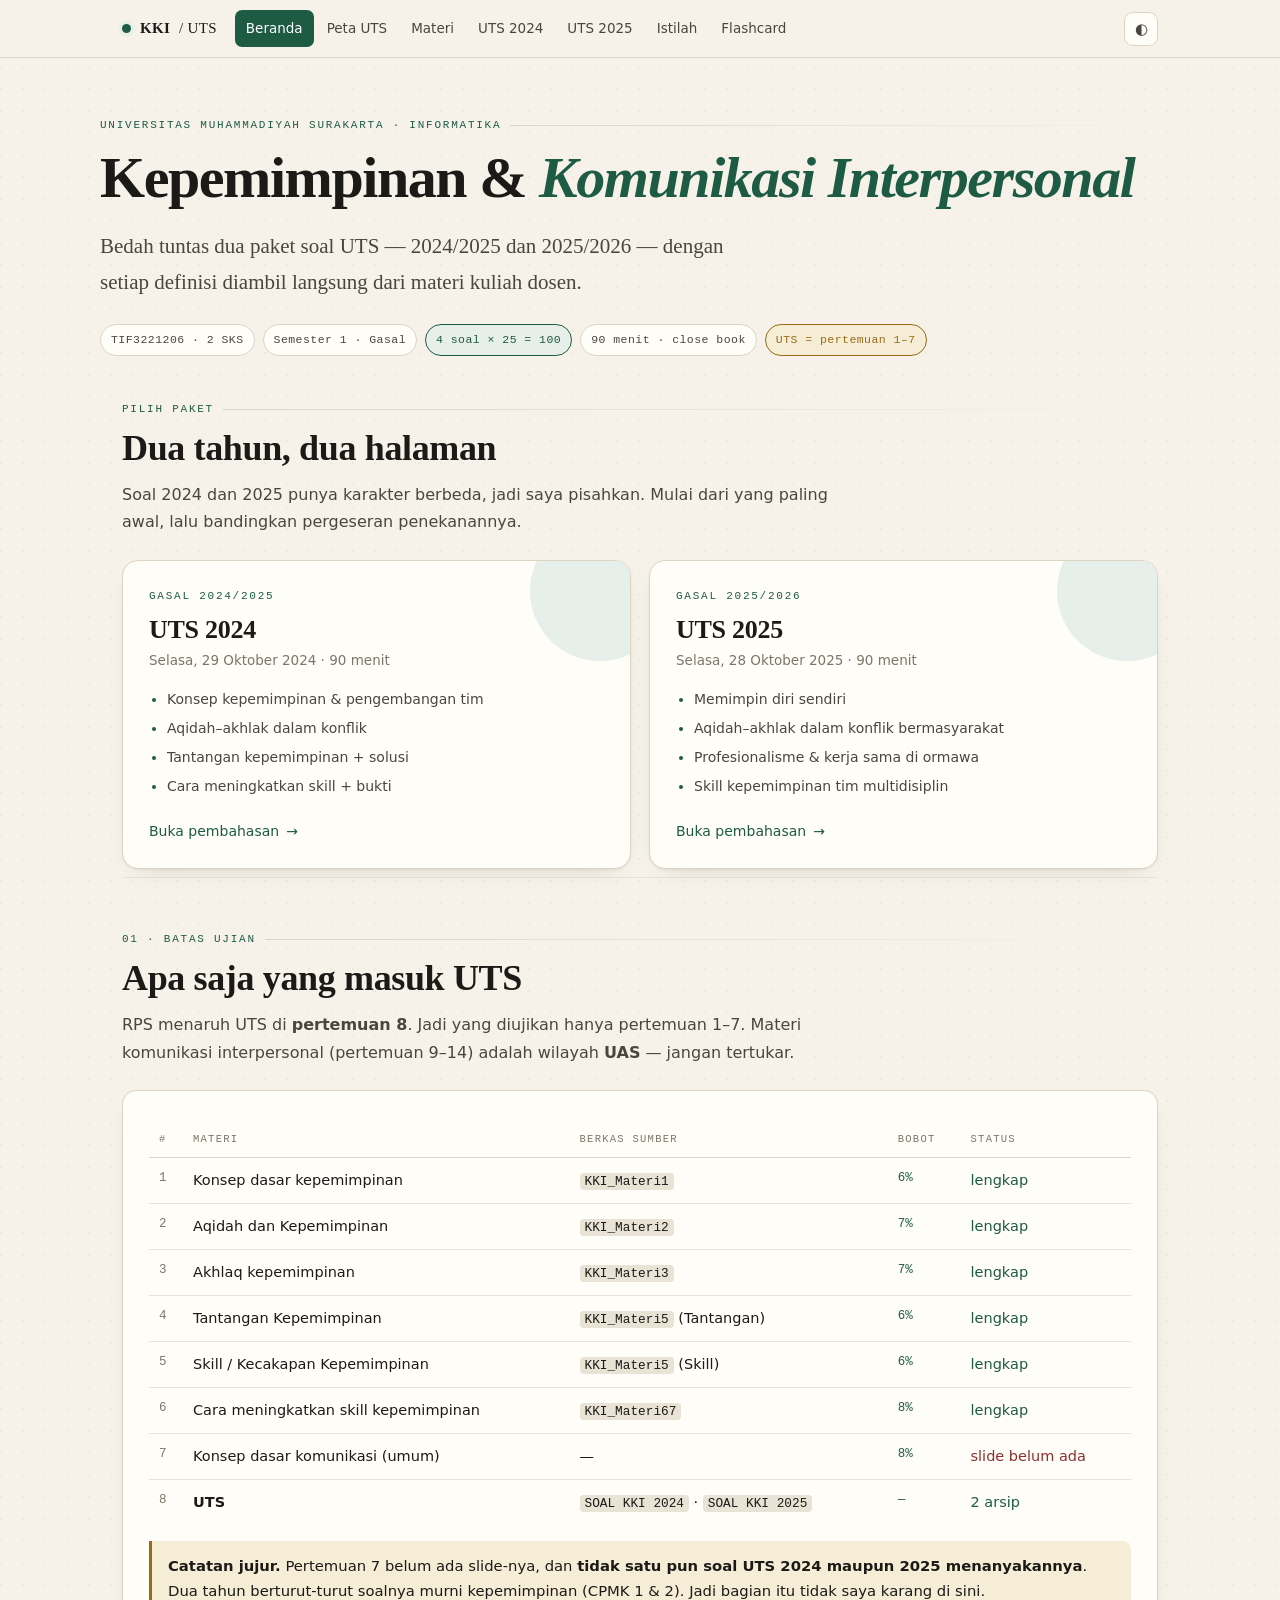
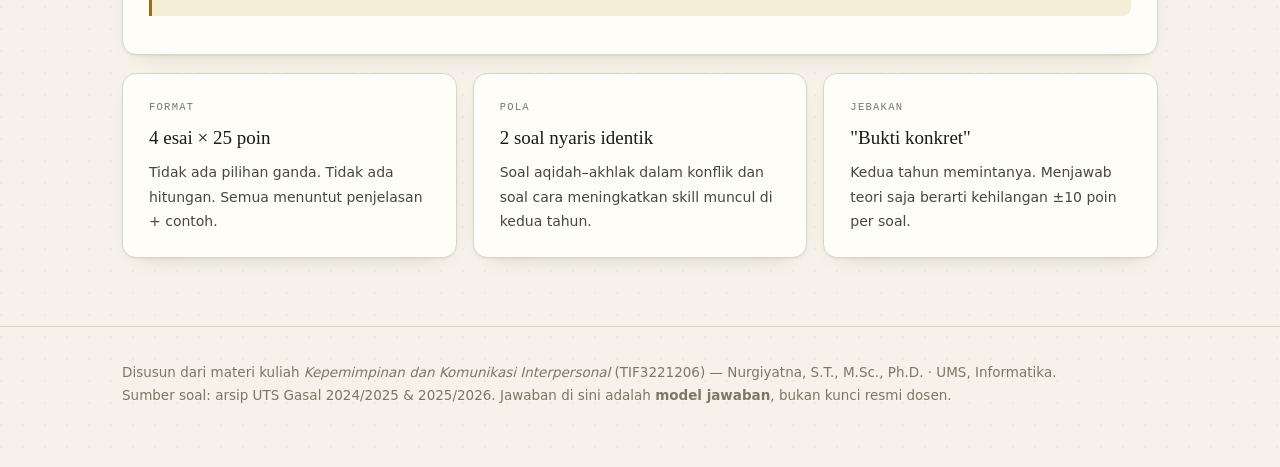
==== index.html @ 3cfece5f "feat: beranda - hero, dua kartu paket soal, dan peta UTS berdasarkan RPS" ====
<!DOCTYPE html>
<html lang="id" data-theme="light">
<head>
<meta charset="UTF-8">
<meta name="viewport" content="width=device-width, initial-scale=1">
<title>UTS Kepemimpinan &amp; Komunikasi Interpersonal — UMS</title>
<meta name="description" content="Bedah tuntas soal UTS Kepemimpinan dan Komunikasi Interpersonal UMS 2024/2025 dan 2025/2026, dengan definisi langsung dari materi dosen.">
<meta name="color-scheme" content="light dark">
<link rel="stylesheet" href="styles.css">
<link rel="icon" href="data:image/svg+xml,<svg xmlns='http://www.w3.org/2000/svg' viewBox='0 0 100 100'><rect width='100' height='100' rx='22' fill='%231e5b45'/><text x='50' y='68' font-size='52' font-family='Georgia' fill='%23f6f2e9' text-anchor='middle'>K</text></svg>">
</head>
<body>

<div class="topbar">
  <div class="topbar-in">
    <a class="brand" href="index.html"><span class="dot"></span><b>KKI</b><span class="full">/ UTS</span></a>
    <nav class="nav" id="nav">
      <a href="index.html" class="on">Beranda</a>
      <a href="#peta">Peta UTS</a>
      <a href="#materi">Materi</a>
      <a href="uts-2024.html">UTS 2024</a>
      <a href="uts-2025.html">UTS 2025</a>
      <a href="#istilah">Istilah</a>
      <a href="#flashcard">Flashcard</a>
    </nav>
    <button class="iconbtn" id="theme" title="Ganti tema terang/gelap" aria-label="Ganti tema">◐</button>
  </div>
</div>

<header class="wrap hero">
  <div class="eyebrow">Universitas Muhammadiyah Surakarta · Informatika</div>
  <h1>Kepemimpinan &amp; <em>Komunikasi Interpersonal</em></h1>
  <p class="sub">Bedah tuntas dua paket soal UTS — 2024/2025 dan 2025/2026 — dengan setiap definisi diambil langsung dari materi kuliah dosen.</p>
  <div class="meta-strip">
    <span class="chip">TIF3221206 · 2 SKS</span>
    <span class="chip">Semester 1 · Gasal</span>
    <span class="chip green">4 soal × 25 = 100</span>
    <span class="chip">90 menit · close book</span>
    <span class="chip gold">UTS = pertemuan 1–7</span>
  </div>
</header>

<main class="wrap">

<!-- ============ DUA HALAMAN SOAL ============ -->
<section id="paket" style="padding-top:20px; border-top:none">
  <div class="sec-head">
    <div class="eyebrow">Pilih paket</div>
    <h2>Dua tahun, dua halaman</h2>
    <p class="lede">Soal 2024 dan 2025 punya karakter berbeda, jadi saya pisahkan. Mulai dari yang paling awal, lalu bandingkan pergeseran penekanannya.</p>
  </div>

  <div class="year-cards">
    <a class="year-card" href="uts-2024.html">
      <div class="yr">Gasal 2024/2025</div>
      <h3>UTS 2024</h3>
      <div class="dt">Selasa, 29 Oktober 2024 · 90 menit</div>
      <ul>
        <li>Konsep kepemimpinan &amp; pengembangan tim</li>
        <li>Aqidah–akhlak dalam konflik</li>
        <li>Tantangan kepemimpinan + solusi</li>
        <li>Cara meningkatkan skill + bukti</li>
      </ul>
      <div class="go">Buka pembahasan</div>
    </a>
    <a class="year-card" href="uts-2025.html">
      <div class="yr">Gasal 2025/2026</div>
      <h3>UTS 2025</h3>
      <div class="dt">Selasa, 28 Oktober 2025 · 90 menit</div>
      <ul>
        <li>Memimpin diri sendiri</li>
        <li>Aqidah–akhlak dalam konflik bermasyarakat</li>
        <li>Profesionalisme &amp; kerja sama di ormawa</li>
        <li>Skill kepemimpinan tim multidisiplin</li>
      </ul>
      <div class="go">Buka pembahasan</div>
    </a>
  </div>
</section>

<!-- ============ PETA UTS ============ -->
<section id="peta">
  <div class="sec-head">
    <div class="eyebrow">01 · Batas ujian</div>
    <h2>Apa saja yang masuk UTS</h2>
    <p class="lede">RPS menaruh UTS di <b>pertemuan 8</b>. Jadi yang diujikan hanya pertemuan 1–7. Materi komunikasi interpersonal (pertemuan 9–14) adalah wilayah <b>UAS</b> — jangan tertukar.</p>
  </div>

  <div class="card">
    <div class="table-scroll">
      <table class="tbl">
        <thead><tr><th>#</th><th>Materi</th><th>Berkas sumber</th><th>Bobot</th><th>Status</th></tr></thead>
        <tbody>
          <tr><td class="num">1</td><td>Konsep dasar kepemimpinan</td><td><code>KKI_Materi1</code></td><td class="pct">6%</td><td class="ok">lengkap</td></tr>
          <tr><td class="num">2</td><td>Aqidah dan Kepemimpinan</td><td><code>KKI_Materi2</code></td><td class="pct">7%</td><td class="ok">lengkap</td></tr>
          <tr><td class="num">3</td><td>Akhlaq kepemimpinan</td><td><code>KKI_Materi3</code></td><td class="pct">7%</td><td class="ok">lengkap</td></tr>
          <tr><td class="num">4</td><td>Tantangan Kepemimpinan</td><td><code>KKI_Materi5</code> (Tantangan)</td><td class="pct">6%</td><td class="ok">lengkap</td></tr>
          <tr><td class="num">5</td><td>Skill / Kecakapan Kepemimpinan</td><td><code>KKI_Materi5</code> (Skill)</td><td class="pct">6%</td><td class="ok">lengkap</td></tr>
          <tr><td class="num">6</td><td>Cara meningkatkan skill kepemimpinan</td><td><code>KKI_Materi67</code></td><td class="pct">8%</td><td class="ok">lengkap</td></tr>
          <tr><td class="num">7</td><td>Konsep dasar komunikasi (umum)</td><td>—</td><td class="pct">8%</td><td class="no">slide belum ada</td></tr>
          <tr><td class="num">8</td><td><b>UTS</b></td><td><code>SOAL KKI 2024</code> · <code>SOAL KKI 2025</code></td><td class="pct">—</td><td class="ok">2 arsip</td></tr>
        </tbody>
      </table>
    </div>
    <div class="note" style="margin-top:16px">
      <b>Catatan jujur.</b> Pertemuan 7 belum ada slide-nya, dan <b>tidak satu pun soal UTS 2024 maupun 2025 menanyakannya</b>. Dua tahun berturut-turut soalnya murni kepemimpinan (CPMK 1 &amp; 2). Jadi bagian itu tidak saya karang di sini.
    </div>
  </div>

  <div class="grid g3" style="margin-top:16px">
    <div class="card" style="margin:0">
      <div style="font-family:var(--mono);font-size:10.5px;letter-spacing:.12em;color:var(--muted);text-transform:uppercase">Format</div>
      <div style="font-family:var(--serif);font-size:19px;margin-top:6px">4 esai × 25 poin</div>
      <p style="margin:6px 0 0;font-size:14px;color:var(--ink-soft)">Tidak ada pilihan ganda. Tidak ada hitungan. Semua menuntut penjelasan + contoh.</p>
    </div>
    <div class="card" style="margin:0">
      <div style="font-family:var(--mono);font-size:10.5px;letter-spacing:.12em;color:var(--muted);text-transform:uppercase">Pola</div>
      <div style="font-family:var(--serif);font-size:19px;margin-top:6px">2 soal nyaris identik</div>
      <p style="margin:6px 0 0;font-size:14px;color:var(--ink-soft)">Soal aqidah–akhlak dalam konflik dan soal cara meningkatkan skill muncul di kedua tahun.</p>
    </div>
    <div class="card" style="margin:0">
      <div style="font-family:var(--mono);font-size:10.5px;letter-spacing:.12em;color:var(--muted);text-transform:uppercase">Jebakan</div>
      <div style="font-family:var(--serif);font-size:19px;margin-top:6px">"Bukti konkret"</div>
      <p style="margin:6px 0 0;font-size:14px;color:var(--ink-soft)">Kedua tahun memintanya. Menjawab teori saja berarti kehilangan ±10 poin per soal.</p>
    </div>
  </div>
</section>

<!-- MATERI -->

<!-- ISTILAH -->

</main>

<div class="footer"><div class="wrap">
  Disusun dari materi kuliah <i>Kepemimpinan dan Komunikasi Interpersonal</i> (TIF3221206) — Nurgiyatna, S.T., M.Sc., Ph.D. · UMS, Informatika.<br>
  Sumber soal: arsip UTS Gasal 2024/2025 &amp; 2025/2026. Jawaban di sini adalah <b>model jawaban</b>, bukan kunci resmi dosen.
</div></div>

<script src="app.js" defer></script>
</body>
</html>
---- styles.css ----
﻿/* ============================================================
   UTS KKI — sistem desain
   Satu stylesheet, dipakai semua halaman.
   ============================================================ */

:root{
  --paper:#f6f2e9; --paper-2:#fffdf8; --ink:#1b1a17; --ink-soft:#4a463d;
  --muted:#7d7668; --line:#ddd5c4; --line-soft:#e9e3d5;
  --accent:#1e5b45; --accent-2:#2f7d5c; --accent-wash:#e6efe9;
  --gold:#9a6b16; --gold-wash:#f6edd7;
  --red:#8c2f2f; --red-wash:#f7e7e5;
  --shadow:0 1px 2px rgba(27,26,23,.05), 0 8px 24px -18px rgba(27,26,23,.35);
  --serif:"Iowan Old Style","Palatino Linotype",Palatino,Georgia,"Times New Roman",serif;
  --sans:"Segoe UI",Inter,system-ui,-apple-system,"Helvetica Neue",Arial,sans-serif;
  --mono:"Cascadia Mono",Consolas,"SF Mono",ui-monospace,monospace;
  --maxw:1080px;
}
html[data-theme="dark"]{
  --paper:#12140f; --paper-2:#191c16; --ink:#eae5d8; --ink-soft:#c3bdae;
  --muted:#8d8779; --line:#2f332a; --line-soft:#252922;
  --accent:#7fc2a1; --accent-2:#a2d8bd; --accent-wash:#1b2a22;
  --gold:#d3a24a; --gold-wash:#2a2416;
  --red:#e08c86; --red-wash:#2b1c1a;
  --shadow:0 1px 2px rgba(0,0,0,.4), 0 10px 30px -22px rgba(0,0,0,.9);
}

*{box-sizing:border-box}
html{scroll-behavior:smooth; scroll-padding-top:78px}
body{
  margin:0; background:var(--paper); color:var(--ink);
  font-family:var(--sans); font-size:16px; line-height:1.72;
  -webkit-font-smoothing:antialiased;
  background-image:radial-gradient(circle at 1px 1px, rgba(27,26,23,.045) 1px, transparent 0);
  background-size:22px 22px;
}
html[data-theme="dark"] body{
  background-image:radial-gradient(circle at 1px 1px, rgba(234,229,216,.045) 1px, transparent 0);
}
::selection{background:var(--accent); color:var(--paper-2)}

/* ---------- topbar ---------- */
.topbar{
  position:sticky; top:0; z-index:60; backdrop-filter:blur(12px);
  background:color-mix(in srgb, var(--paper) 88%, transparent);
  border-bottom:1px solid var(--line);
}
.topbar-in{max-width:var(--maxw); margin:0 auto; display:flex; align-items:center; gap:18px; padding:10px 22px}
.brand{display:flex; align-items:center; gap:9px; font-family:var(--serif); font-size:15px; letter-spacing:.02em; white-space:nowrap; text-decoration:none; color:var(--ink)}
.brand b{font-weight:600}
.brand .dot{width:9px;height:9px;border-radius:50%;background:var(--accent); box-shadow:0 0 0 3px var(--accent-wash)}
.nav{display:flex; gap:2px; overflow-x:auto; scrollbar-width:none; flex:1}
.nav::-webkit-scrollbar{display:none}
.nav a{
  color:var(--ink-soft); text-decoration:none; font-size:13.5px; padding:7px 11px;
  border-radius:7px; white-space:nowrap; transition:.15s;
}
.nav a:hover{background:var(--line-soft); color:var(--ink)}
.nav a.on{background:var(--accent); color:#fff}
html[data-theme="dark"] .nav a.on{color:#0d1a13}
.iconbtn{
  border:1px solid var(--line); background:var(--paper-2); color:var(--ink-soft);
  width:34px;height:34px; border-radius:9px; cursor:pointer; display:grid; place-items:center;
  font-size:15px; flex:none; transition:.15s;
}
.iconbtn:hover{border-color:var(--accent); color:var(--accent)}

/* ---------- layout ---------- */
.wrap{max-width:var(--maxw); margin:0 auto; padding:0 22px}
section{padding:52px 0 8px}
section + section{border-top:1px solid var(--line-soft)}
.sec-head{margin-bottom:24px}
.eyebrow{
  font-family:var(--mono); font-size:11px; letter-spacing:.16em; text-transform:uppercase;
  color:var(--accent); display:flex; align-items:center; gap:9px; margin-bottom:8px;
}
.eyebrow::after{content:""; height:1px; flex:1; background:linear-gradient(90deg,var(--line),transparent)}
h1,h2,h3,h4{font-family:var(--serif); font-weight:600; line-height:1.22; margin:0; letter-spacing:-.01em}
h2{font-size:clamp(26px,3.4vw,36px)}
h3{font-size:20px}
.lede{color:var(--ink-soft); max-width:70ch; margin-top:10px}

/* ---------- hero ---------- */
.hero{padding:58px 0 24px}
.hero h1{font-size:clamp(34px,5.4vw,58px); letter-spacing:-.025em}
.hero h1 em{font-style:italic; color:var(--accent)}
.hero .sub{font-family:var(--serif); font-size:clamp(17px,2.1vw,21px); color:var(--ink-soft); margin-top:14px; max-width:62ch}
.meta-strip{display:flex; flex-wrap:wrap; gap:8px; margin-top:24px}
.chip{
  font-family:var(--mono); font-size:11.5px; letter-spacing:.04em;
  border:1px solid var(--line); background:var(--paper-2); color:var(--ink-soft);
  padding:5px 10px; border-radius:999px;
}
.chip.green{border-color:var(--accent); color:var(--accent); background:var(--accent-wash)}
.chip.gold{border-color:var(--gold); color:var(--gold); background:var(--gold-wash)}

/* ---------- cards ---------- */
.card{
  background:var(--paper-2); border:1px solid var(--line); border-radius:14px;
  padding:24px 26px; box-shadow:var(--shadow); margin-bottom:18px;
}
.grid{display:grid; gap:16px}
.g2{grid-template-columns:repeat(2,minmax(0,1fr))}
.g3{grid-template-columns:repeat(3,minmax(0,1fr))}
@media(max-width:820px){.g2,.g3{grid-template-columns:1fr}}

/* pilihan halaman ujian */
.year-cards{display:grid; grid-template-columns:repeat(2,minmax(0,1fr)); gap:18px; margin-top:8px}
@media(max-width:760px){.year-cards{grid-template-columns:1fr}}
.year-card{
  display:block; text-decoration:none; color:inherit; position:relative; overflow:hidden;
  border:1px solid var(--line); border-radius:16px; background:var(--paper-2);
  padding:26px 26px 24px; box-shadow:var(--shadow); transition:.18s;
}
.year-card:hover{transform:translateY(-3px); border-color:var(--accent)}
.year-card .yr{font-family:var(--mono); font-size:11px; letter-spacing:.16em; color:var(--accent); text-transform:uppercase}
.year-card h3{font-size:26px; margin:8px 0 4px}
.year-card .dt{font-size:13.5px; color:var(--muted)}
.year-card ul{margin:14px 0 0; padding-left:18px; font-size:14px; color:var(--ink-soft)}
.year-card ul li::marker{color:var(--accent)}
.year-card .go{
  margin-top:16px; display:inline-flex; align-items:center; gap:7px;
  font-size:14px; color:var(--accent); font-weight:500;
}
.year-card .go::after{content:"→"; transition:.18s}
.year-card:hover .go::after{transform:translateX(4px)}
.year-card::before{
  content:""; position:absolute; right:-40px; top:-40px; width:140px; height:140px;
  border-radius:50%; background:var(--accent-wash); z-index:0;
}
.year-card > *{position:relative; z-index:1}

/* ---------- tabel ---------- */
.tbl{width:100%; border-collapse:collapse; font-size:14.5px; margin-top:6px}
.tbl th{
  text-align:left; font-family:var(--mono); font-size:10.5px; letter-spacing:.12em;
  text-transform:uppercase; color:var(--muted); font-weight:500;
  border-bottom:1px solid var(--line); padding:9px 10px;
}
.tbl td{border-bottom:1px solid var(--line-soft); padding:10px; vertical-align:top}
.tbl tr:last-child td{border-bottom:none}
.tbl .num{font-family:var(--mono); color:var(--muted); font-size:12.5px; width:34px}
.tbl .pct{font-family:var(--mono); font-size:12.5px; color:var(--accent); white-space:nowrap}
.tbl .ok{color:var(--accent)}
.tbl .no{color:var(--red)}
.table-scroll{overflow-x:auto}
code{font-family:var(--mono); font-size:.88em; background:var(--line-soft); padding:1px 5px; border-radius:4px}

/* ---------- kepala halaman tahun ---------- */
.pagehead{padding:46px 0 18px}
.pagehead .yr{font-family:var(--serif); font-size:clamp(38px,6vw,64px); letter-spacing:-.03em; line-height:1}
.pagehead .yr small{font-family:var(--sans); font-size:15px; color:var(--muted); letter-spacing:0; display:block; margin-top:6px}
.pagehead .lede{max-width:66ch}
.factrow{display:flex; flex-wrap:wrap; gap:22px; margin-top:22px; border-top:1px solid var(--line); border-bottom:1px solid var(--line); padding:14px 0}
.fact{min-width:120px}
.fact dt{font-family:var(--mono); font-size:10px; letter-spacing:.14em; text-transform:uppercase; color:var(--muted)}
.fact dd{margin:2px 0 0; font-family:var(--serif); font-size:16px}

/* ---------- soal ---------- */
.q{
  border:1px solid var(--line); border-radius:14px; background:var(--paper-2);
  margin-bottom:20px; overflow:hidden; box-shadow:var(--shadow);
}
.q-head{
  display:flex; gap:16px; align-items:flex-start; padding:20px 24px;
  border-bottom:1px solid var(--line-soft);
  background:linear-gradient(180deg,var(--accent-wash),transparent);
}
.qno{
  font-family:var(--serif); font-size:15px; width:34px; height:34px; flex:none;
  border-radius:50%; display:grid; place-items:center; border:1px solid var(--accent);
  color:var(--accent); background:var(--paper-2); font-weight:600;
}
.q-text{font-family:var(--serif); font-size:18.5px; line-height:1.5; flex:1}
.q-pts{
  font-family:var(--mono); font-size:11.5px; color:var(--gold); white-space:nowrap;
  border:1px solid var(--gold); background:var(--gold-wash); padding:3px 8px; border-radius:6px; margin-top:3px;
}
.q-body{padding:4px 24px 20px}
.q-body > p{margin:14px 0}
.block-title{
  font-family:var(--mono); font-size:10.5px; letter-spacing:.14em; text-transform:uppercase;
  color:var(--muted); margin:24px 0 8px; display:flex; align-items:center; gap:8px;
}
.block-title::after{content:""; height:1px; flex:1; background:var(--line-soft)}
ul,ol{margin:8px 0; padding-left:22px}
li{margin:5px 0}
li::marker{color:var(--muted)}

/* definisi */
.def{
  border-left:3px solid var(--accent); background:var(--accent-wash);
  padding:12px 16px; border-radius:0 8px 8px 0; margin:14px 0; font-size:15.2px;
}
.def b{color:var(--ink)}
.def .who{font-style:italic; color:var(--ink-soft)}
.src{
  display:inline-block; font-family:var(--mono); font-size:10px; letter-spacing:.06em;
  color:var(--muted); border:1px solid var(--line); border-radius:5px;
  padding:1px 6px; margin-left:6px; vertical-align:2px; white-space:nowrap;
  background:var(--paper);
}
.warn{
  border-left:3px solid var(--red); background:var(--red-wash);
  padding:12px 16px; border-radius:0 8px 8px 0; margin:14px 0; font-size:14.8px;
}
.warn b{color:var(--red)}
.note{
  border-left:3px solid var(--gold); background:var(--gold-wash);
  padding:12px 16px; border-radius:0 8px 8px 0; margin:14px 0; font-size:14.8px;
}
.skeleton{
  font-family:var(--mono); font-size:12.5px; line-height:1.9; color:var(--ink-soft);
  background:var(--paper); border:1px dashed var(--line); border-radius:8px; padding:12px 14px;
  overflow-x:auto; white-space:pre-wrap;
}
.rub{font-size:14px; margin-top:6px}
.rub td:first-child{font-family:var(--mono); font-size:12px; color:var(--accent); white-space:nowrap; width:64px}

/* ---------- accordion ---------- */
details{
  border:1px solid var(--line); border-radius:12px; background:var(--paper-2);
  margin-bottom:12px; box-shadow:var(--shadow);
}
summary{
  cursor:pointer; padding:16px 20px; font-family:var(--serif); font-size:17px;
  display:flex; align-items:center; gap:12px; list-style:none;
}
summary::-webkit-details-marker{display:none}
summary::before{content:"+"; font-family:var(--mono); color:var(--accent); font-size:16px; width:16px; flex:none}
details[open] summary::before{content:"–"}
details[open] summary{border-bottom:1px solid var(--line-soft)}
.acc-body{padding:6px 22px 20px}

/* ---------- glosarium ---------- */
.search{
  width:100%; padding:11px 14px; border-radius:10px; border:1px solid var(--line);
  background:var(--paper-2); color:var(--ink); font-family:var(--sans); font-size:14.5px; margin-bottom:14px;
}
.search:focus{outline:2px solid var(--accent); outline-offset:1px}
.gl{display:grid; gap:10px; grid-template-columns:repeat(auto-fill,minmax(300px,1fr))}
.gl-item{border:1px solid var(--line); border-radius:10px; padding:12px 16px; background:var(--paper-2); font-size:14.8px}
.gl-item b{font-family:var(--serif); font-size:16px; display:block; margin-bottom:2px}
.gl-item .src{margin-left:0; margin-top:6px}
.hide{display:none}

/* ---------- flashcard ---------- */
.fc-wrap{display:grid; grid-template-columns:repeat(auto-fill,minmax(250px,1fr)); gap:14px}
.fc{
  perspective:1000px; height:190px; cursor:pointer; border:none; background:none; padding:0;
  font-family:inherit; text-align:left;
}
.fc-in{position:relative; width:100%; height:100%; transition:transform .55s cubic-bezier(.4,.2,.2,1); transform-style:preserve-3d}
.fc.flip .fc-in{transform:rotateY(180deg)}
.fc-face{
  position:absolute; inset:0; backface-visibility:hidden; border-radius:12px;
  border:1px solid var(--line); background:var(--paper-2); padding:18px;
  display:flex; flex-direction:column; justify-content:center; box-shadow:var(--shadow);
}
.fc-face .tag{font-family:var(--mono); font-size:10px; letter-spacing:.14em; text-transform:uppercase; color:var(--accent); margin-bottom:8px}
.fc-face .q{font-family:var(--serif); font-size:16.5px; line-height:1.4; border:none; box-shadow:none; margin:0; padding:0; background:none; overflow:visible}
.fc-back{transform:rotateY(180deg); background:var(--accent-wash); font-size:13.6px; line-height:1.6; justify-content:flex-start; padding-top:18px}
.fc-back .q{font-family:var(--sans); font-size:13.6px}

/* ---------- simulasi ---------- */
.exam-bar{
  display:flex; flex-wrap:wrap; gap:12px; align-items:center; justify-content:space-between;
  border:1px solid var(--line); border-radius:12px; background:var(--paper-2); padding:14px 18px; margin-bottom:18px;
}
.timer{font-family:var(--mono); font-size:26px; letter-spacing:.04em; color:var(--ink)}
.timer.low{color:var(--red)}
.btn{
  font-family:var(--sans); font-size:14px; padding:9px 16px; border-radius:9px; cursor:pointer;
  border:1px solid var(--accent); background:var(--accent); color:#fff; transition:.15s; font-weight:500;
}
html[data-theme="dark"] .btn{color:#0d1a13}
.btn:hover{filter:brightness(1.08)}
.btn.ghost{background:transparent; color:var(--ink-soft); border-color:var(--line)}
.btn.ghost:hover{border-color:var(--accent); color:var(--accent)}
textarea{
  width:100%; min-height:110px; padding:12px 14px; border-radius:9px; border:1px solid var(--line);
  background:var(--paper); color:var(--ink); font-family:var(--sans); font-size:14.5px; line-height:1.6; resize:vertical;
}
textarea:focus{outline:2px solid var(--accent); outline-offset:1px}
.exam-q{border:1px solid var(--line); border-radius:12px; background:var(--paper-2); padding:18px 20px; margin-bottom:14px}
.exam-q .txt{font-family:var(--serif); font-size:16.5px; margin-bottom:10px; line-height:1.5}
.exam-q .meta{font-family:var(--mono); font-size:10.5px; color:var(--muted); text-transform:uppercase; letter-spacing:.1em; margin-bottom:8px}
.score-row{display:flex; align-items:center; gap:12px; margin-top:10px; font-size:13.5px; color:var(--muted)}
.score-row input{width:74px; padding:6px 8px; border-radius:7px; border:1px solid var(--line); background:var(--paper); color:var(--ink); font-family:var(--mono); font-size:13px}
.hidden{display:none}

/* ---------- misc ---------- */
.footer{border-top:1px solid var(--line); margin-top:60px; padding:34px 0 60px; color:var(--muted); font-size:13.5px}
.footer a{color:var(--accent)}
.pager{display:flex; justify-content:space-between; gap:14px; margin:44px 0 10px; flex-wrap:wrap}
.pager a{
  text-decoration:none; color:var(--ink); border:1px solid var(--line); border-radius:11px;
  padding:13px 18px; background:var(--paper-2); font-size:14px; transition:.15s; flex:1; min-width:200px;
}
.pager a:hover{border-color:var(--accent)}
.pager a span{display:block; font-family:var(--mono); font-size:10px; letter-spacing:.14em; text-transform:uppercase; color:var(--muted); margin-bottom:3px}
.toc-mini{display:grid; gap:10px; grid-template-columns:repeat(auto-fit,minmax(220px,1fr))}
.toc-mini a{
  display:block; text-decoration:none; color:var(--ink); border:1px solid var(--line); border-radius:11px;
  padding:14px 16px; background:var(--paper-2); transition:.16s;
}
.toc-mini a:hover{border-color:var(--accent); transform:translateY(-2px)}
.toc-mini a b{font-family:var(--serif); font-size:16px; display:block}
.toc-mini a span{font-size:12.5px; color:var(--muted)}
kbd{font-family:var(--mono); font-size:11.5px; border:1px solid var(--line); border-bottom-width:2px; border-radius:4px; padding:1px 5px; background:var(--paper)}

/* ---------- print ---------- */
@media print{
  .topbar,.exam-bar,.fc-wrap,.search,.iconbtn,.pager{display:none!important}
  body{background:#fff; font-size:11pt}
  .card,.q,details{box-shadow:none; break-inside:avoid}
  section{padding-top:18px}
  details{page-break-inside:avoid}
  .q-head{background:none}
}
@media(max-width:640px){
  .wrap{padding:0 16px}
  .q-head{padding:16px 16px; gap:12px}
  .q-body{padding:2px 16px 18px}
  .card{padding:18px 18px}
  h2{font-size:26px}
  .topbar-in{padding:8px 14px; gap:10px}
  .brand span.full{display:none}
  .factrow{gap:16px}
  .fc{height:200px}
}
@media(prefers-reduced-motion:reduce){
  *{animation:none!important; transition:none!important}
  html{scroll-behavior:auto}
}
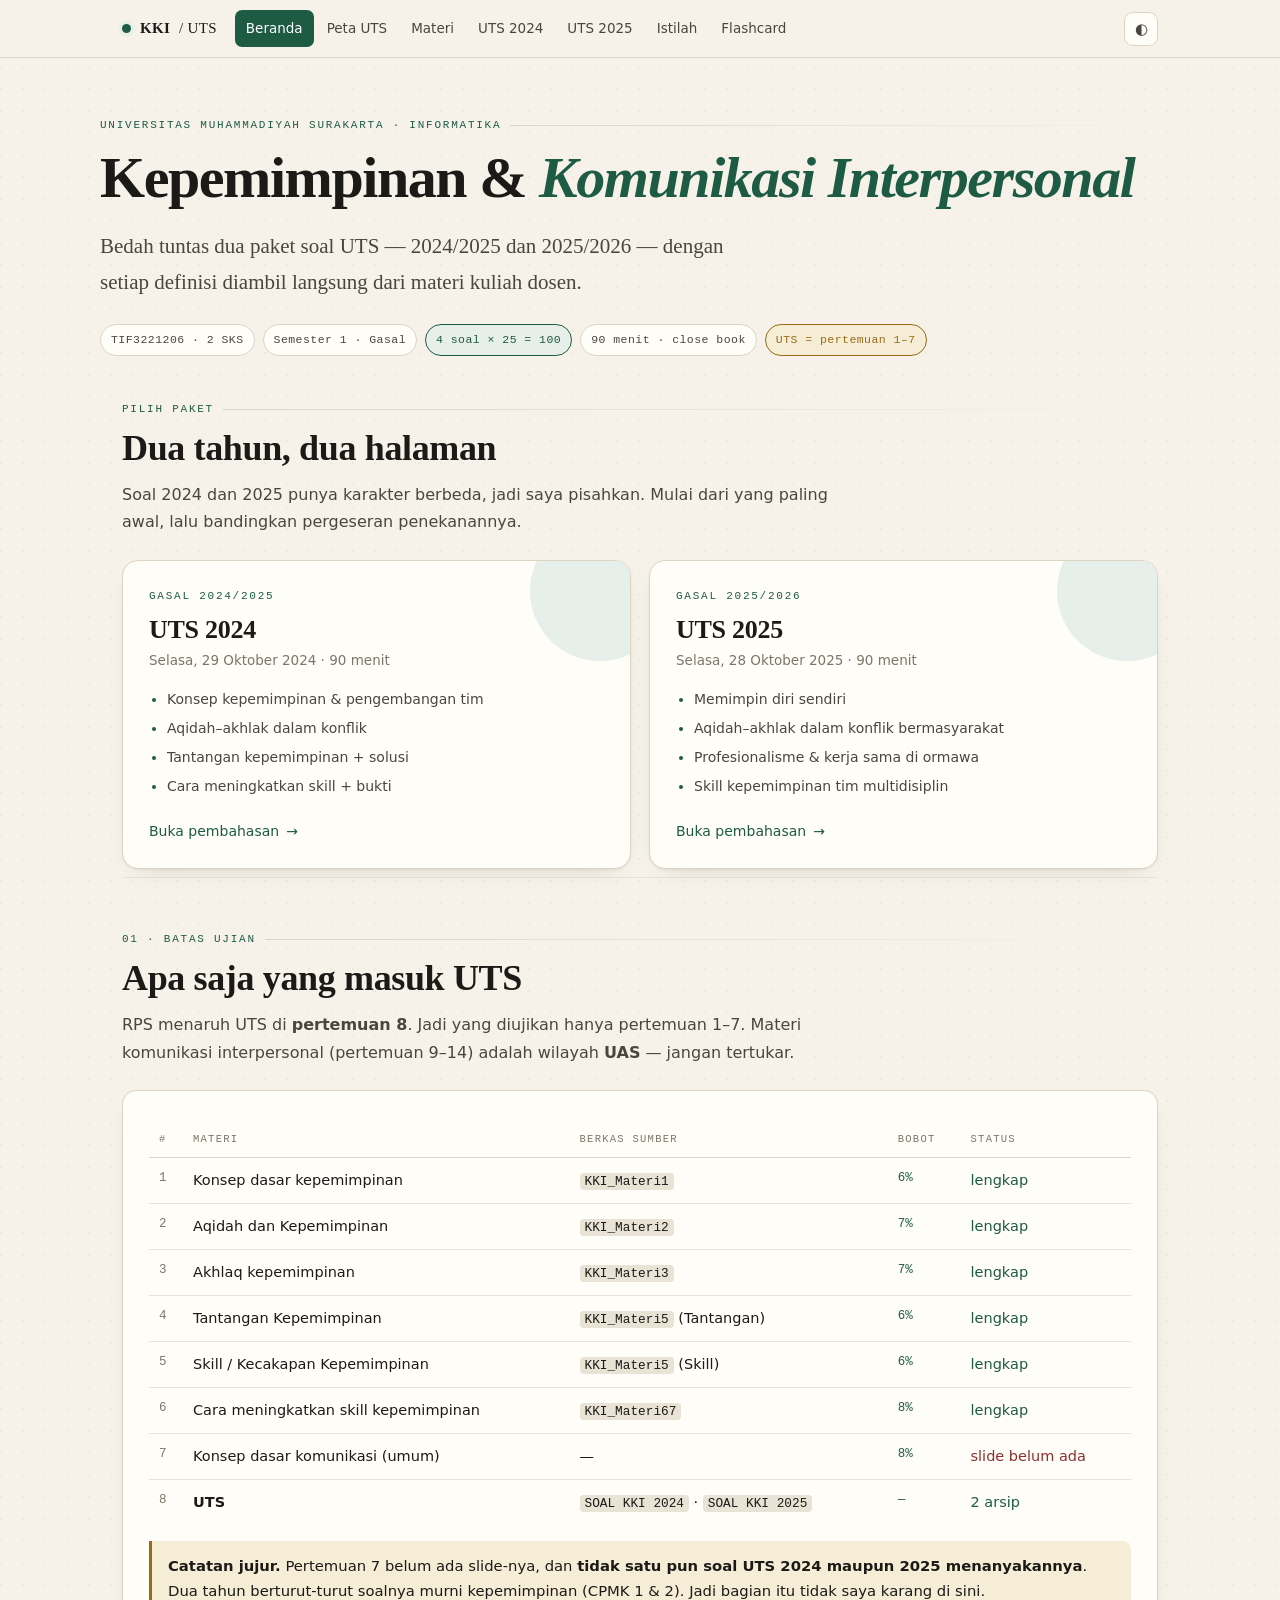
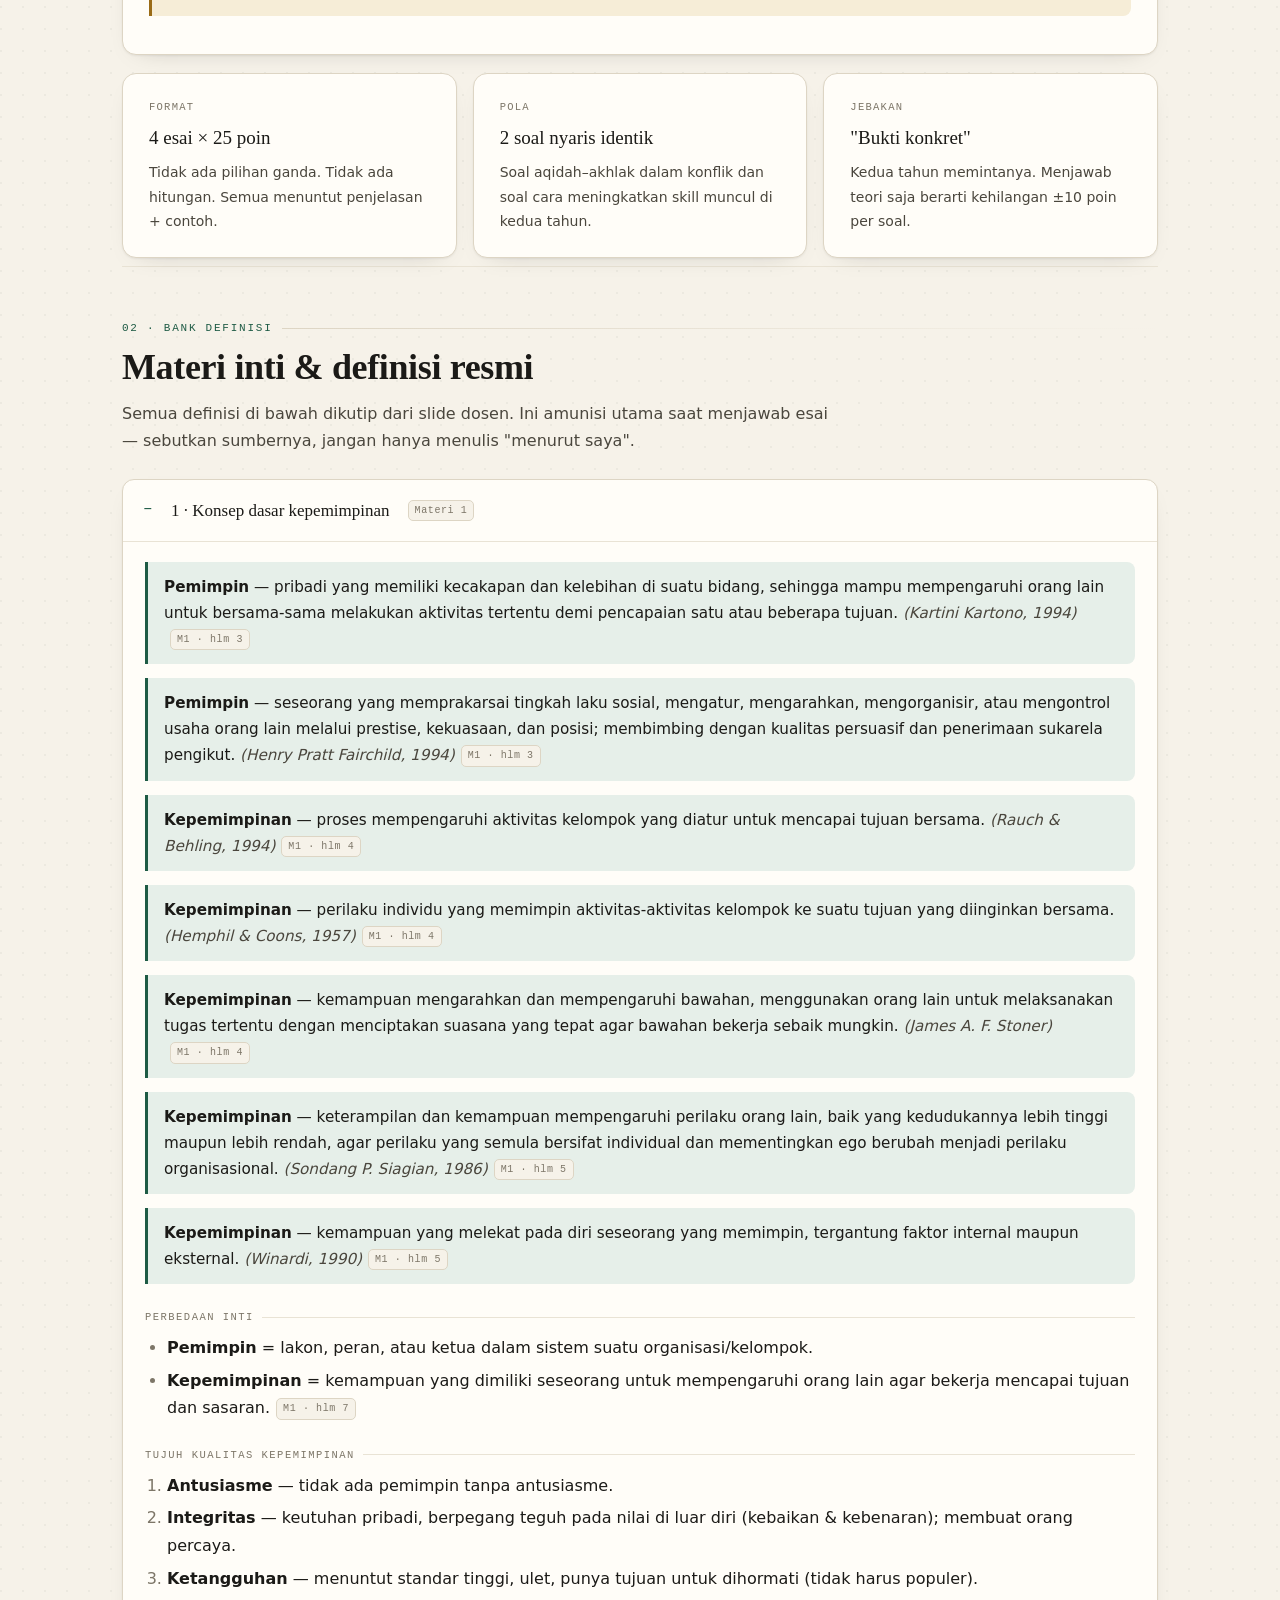
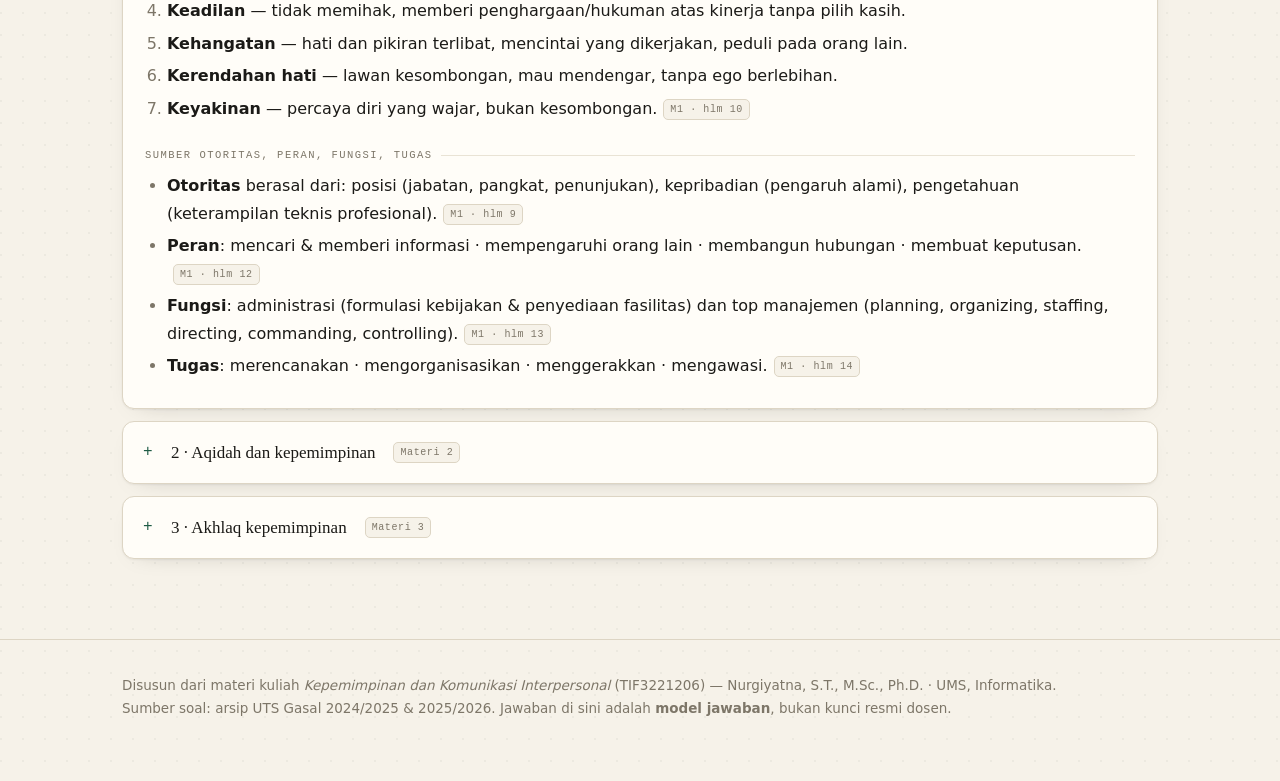
==== commit 569b6e90: "feat: bank definisi materi 1-3 - kepemimpinan, aqidah, akhlaq" ====
--- a/index.html
+++ b/index.html
@@ -126,7 +126,137 @@
   </div>
 </section>
 
-<!-- MATERI -->
+<!-- ============ MATERI ============ -->
+<section id="materi">
+  <div class="sec-head">
+    <div class="eyebrow">02 · Bank definisi</div>
+    <h2>Materi inti &amp; definisi resmi</h2>
+    <p class="lede">Semua definisi di bawah dikutip dari slide dosen. Ini amunisi utama saat menjawab esai — sebutkan sumbernya, jangan hanya menulis "menurut saya".</p>
+  </div>
+
+  <details open>
+    <summary>1 · Konsep dasar kepemimpinan <span class="src">Materi 1</span></summary>
+    <div class="acc-body">
+      <div class="def"><b>Pemimpin</b> — pribadi yang memiliki kecakapan dan kelebihan di suatu bidang, sehingga mampu mempengaruhi orang lain untuk bersama-sama melakukan aktivitas tertentu demi pencapaian satu atau beberapa tujuan. <span class="who">(Kartini Kartono, 1994)</span><span class="src">M1 · hlm 3</span></div>
+      <div class="def"><b>Pemimpin</b> — seseorang yang memprakarsai tingkah laku sosial, mengatur, mengarahkan, mengorganisir, atau mengontrol usaha orang lain melalui prestise, kekuasaan, dan posisi; membimbing dengan kualitas persuasif dan penerimaan sukarela pengikut. <span class="who">(Henry Pratt Fairchild, 1994)</span><span class="src">M1 · hlm 3</span></div>
+      <div class="def"><b>Kepemimpinan</b> — proses mempengaruhi aktivitas kelompok yang diatur untuk mencapai tujuan bersama. <span class="who">(Rauch &amp; Behling, 1994)</span><span class="src">M1 · hlm 4</span></div>
+      <div class="def"><b>Kepemimpinan</b> — perilaku individu yang memimpin aktivitas-aktivitas kelompok ke suatu tujuan yang diinginkan bersama. <span class="who">(Hemphil &amp; Coons, 1957)</span><span class="src">M1 · hlm 4</span></div>
+      <div class="def"><b>Kepemimpinan</b> — kemampuan mengarahkan dan mempengaruhi bawahan, menggunakan orang lain untuk melaksanakan tugas tertentu dengan menciptakan suasana yang tepat agar bawahan bekerja sebaik mungkin. <span class="who">(James A. F. Stoner)</span><span class="src">M1 · hlm 4</span></div>
+      <div class="def"><b>Kepemimpinan</b> — keterampilan dan kemampuan mempengaruhi perilaku orang lain, baik yang kedudukannya lebih tinggi maupun lebih rendah, agar perilaku yang semula bersifat individual dan mementingkan ego berubah menjadi perilaku organisasional. <span class="who">(Sondang P. Siagian, 1986)</span><span class="src">M1 · hlm 5</span></div>
+      <div class="def"><b>Kepemimpinan</b> — kemampuan yang melekat pada diri seseorang yang memimpin, tergantung faktor internal maupun eksternal. <span class="who">(Winardi, 1990)</span><span class="src">M1 · hlm 5</span></div>
+
+      <div class="block-title">Perbedaan inti</div>
+      <ul>
+        <li><b>Pemimpin</b> = lakon, peran, atau ketua dalam sistem suatu organisasi/kelompok.</li>
+        <li><b>Kepemimpinan</b> = kemampuan yang dimiliki seseorang untuk mempengaruhi orang lain agar bekerja mencapai tujuan dan sasaran.<span class="src">M1 · hlm 7</span></li>
+      </ul>
+
+      <div class="block-title">Tujuh kualitas kepemimpinan</div>
+      <ol>
+        <li><b>Antusiasme</b> — tidak ada pemimpin tanpa antusiasme.</li>
+        <li><b>Integritas</b> — keutuhan pribadi, berpegang teguh pada nilai di luar diri (kebaikan &amp; kebenaran); membuat orang percaya.</li>
+        <li><b>Ketangguhan</b> — menuntut standar tinggi, ulet, punya tujuan untuk dihormati (tidak harus populer).</li>
+        <li><b>Keadilan</b> — tidak memihak, memberi penghargaan/hukuman atas kinerja tanpa pilih kasih.</li>
+        <li><b>Kehangatan</b> — hati dan pikiran terlibat, mencintai yang dikerjakan, peduli pada orang lain.</li>
+        <li><b>Kerendahan hati</b> — lawan kesombongan, mau mendengar, tanpa ego berlebihan.</li>
+        <li><b>Keyakinan</b> — percaya diri yang wajar, bukan kesombongan.<span class="src">M1 · hlm 10</span></li>
+      </ol>
+
+      <div class="block-title">Sumber otoritas, peran, fungsi, tugas</div>
+      <ul>
+        <li><b>Otoritas</b> berasal dari: posisi (jabatan, pangkat, penunjukan), kepribadian (pengaruh alami), pengetahuan (keterampilan teknis profesional).<span class="src">M1 · hlm 9</span></li>
+        <li><b>Peran</b>: mencari &amp; memberi informasi · mempengaruhi orang lain · membangun hubungan · membuat keputusan.<span class="src">M1 · hlm 12</span></li>
+        <li><b>Fungsi</b>: administrasi (formulasi kebijakan &amp; penyediaan fasilitas) dan top manajemen (planning, organizing, staffing, directing, commanding, controlling).<span class="src">M1 · hlm 13</span></li>
+        <li><b>Tugas</b>: merencanakan · mengorganisasikan · menggerakkan · mengawasi.<span class="src">M1 · hlm 14</span></li>
+      </ul>
+    </div>
+  </details>
+
+  <details>
+    <summary>2 · Aqidah dan kepemimpinan <span class="src">Materi 2</span></summary>
+    <div class="acc-body">
+      <div class="block-title">Tujuan penciptaan manusia</div>
+      <ol>
+        <li><b>Menjadi hamba Allah</b> — QS Az-Zāriyāt 56.<span class="src">M2 · hlm 4</span></li>
+        <li><b>Khalifah di muka bumi</b> — QS Al-Baqarah 30.<span class="src">M2 · hlm 5</span></li>
+        <li><b>Berdakwah</b> — QS Āli 'Imrān 110: amar ma'ruf, nahi munkar.<span class="src">M2 · hlm 6</span></li>
+      </ol>
+
+      <div class="def"><b>Aqidah (etimologis)</b> — dari kata Arab <i>'aqd</i> yang berarti ikatan, simpul, perjanjian, dan kokoh.<span class="src">M2 · hlm 7</span></div>
+      <div class="def"><b>Aqidah (istilah)</b> — sejumlah kebenaran yang dapat diterima secara umum (aksioma) oleh manusia berdasarkan akal, wahyu, dan fitrah; dipatrikan di dalam hati, diyakini keshahihan dan kebenarannya secara pasti, dan ditolak segala sesuatu yang bertentangan dengannya. <span class="who">(Al-Jazairy)</span><span class="src">M2 · hlm 8</span></div>
+      <div class="def"><b>Aqidah</b> — sistem keyakinan yang dapat diterima oleh akal dan wahyu, sehingga menghilangkan keraguan dan berdampak positif pada perbuatan bagi yang meyakininya.<span class="src">M2 · hlm 11</span></div>
+
+      <div class="block-title">Karakteristik aqidah Islam</div>
+      <ol>
+        <li>Kebenarannya dapat diterima akal dan wahyu.</li>
+        <li>Merupakan rangkaian tersistem yang mengikat perbuatan dan keyakinan.</li>
+        <li>Menentramkan jiwa bagi yang meyakininya.</li>
+        <li>Menghilangkan keragu-raguan dalam pikiran dan hati.<span class="src">M2 · hlm 12</span></li>
+      </ol>
+      <p><b>Sumber aqidah:</b> wahyu (Al-Qur'an &amp; Sunnah) dan akal (ilmu pengetahuan &amp; logika).<span class="src">M2 · hlm 13</span></p>
+
+      <div class="block-title">Istilah yang sering tertukar</div>
+      <ul>
+        <li><b>Iman</b> — keyakinan; diyakini dalam hati, diikrarkan melalui lisan, diaplikasikan melalui perbuatan.<span class="src">M2 · hlm 15</span></li>
+        <li><b>Tauhid</b> — dari <i>wahhada–yuwahhidu–tauhīdan</i> (mengesakan); mengesakan Allah sebagai satu-satunya Tuhan.<span class="src">M2 · hlm 16</span></li>
+        <li><b>Kalam</b> — ilmu yang membahas Tuhan beserta sifat dan karakteristik-Nya; identik dengan teologi (<i>theos</i> + <i>logos</i>).<span class="src">M2 · hlm 17</span></li>
+        <li><b>Ushuluddin</b> — <i>ushul</i> (dasar) + <i>din</i> (agama); ilmu yang membahas dasar-dasar agama, yaitu keimanan.<span class="src">M2 · hlm 18</span></li>
+      </ul>
+      <p><b>Model keyakinan:</b> <i>ainul yakin</i> (keyakinan karena kasat mata) dan <i>haqqul yakin</i> (keyakinan karena pembuktian).<span class="src">M2 · hlm 19</span></p>
+
+      <div class="block-title">Istilah pemimpin dalam Islam</div>
+      <ul>
+        <li><b>Imam</b> — berada di depan, dapat dijadikan teladan dan rujukan; menurunkan kata <i>umm</i> (ibu) dan <i>umat</i>, sehingga pemimpin sepatutnya berpihak dan mencintai umatnya.<span class="src">M2 · hlm 22</span></li>
+        <li><b>Khalifah</b> — pengganti; dituntut menyiapkan penerus, dan keberhasilannya diukur dari kemampuannya mencetak kader berkualitas.<span class="src">M2 · hlm 23</span></li>
+        <li><b>Amir</b> — dituntut tegas memberi instruksi; dua prajurit yang bekerja sama lebih baik daripada dua jenderal yang berseberangan.<span class="src">M2 · hlm 24</span></li>
+        <li><b>Ra'in &amp; khadim</b> — penggembala dan pelayan; <i>"Sayyidul qaumi khadimuhum"</i> — penghulu suatu kaum adalah yang melayani mereka. Kualitas pemimpin diukur dari <i>katsratul istimā' war ri'āyah</i> (banyak mendengar dan melayani), bukan banyak berorasi.<span class="src">M2 · hlm 25</span></li>
+        <li><b>Waliyyul amr</b> — mengurus urusan yang dipimpin dengan senang hati; berjiwa besar dan "berjiwa permadani", mengutamakan orang banyak terutama kaum lemah.<span class="src">M2 · hlm 26</span></li>
+      </ul>
+
+      <div class="block-title">Agar legal dan legitimed</div>
+      <ul>
+        <li>Di depan: <i>ing ngarso sung tuladha</i> — menjadi teladan dan rujukan.</li>
+        <li>Di tengah: <i>ing madya mangun karso</i> — membangun kelompok kerja.</li>
+        <li>Di belakang: <i>tut wuri handayani</i> — memberikan motivasi.<span class="src">M2 · hlm 27</span></li>
+      </ul>
+      <p><b>Peran aqidah dalam kepemimpinan:</b> aqidah kuat mendasari pelaksanaan amanah; kekuatan aqidah diperlukan untuk menghadapi tantangan dan menyelesaikan masalah; kondisi apa pun dilalui dengan ikhtiar dan tawakkal.<span class="src">M2 · hlm 28</span></p>
+    </div>
+  </details>
+
+  <details>
+    <summary>3 · Akhlaq kepemimpinan <span class="src">Materi 3</span></summary>
+    <div class="acc-body">
+      <div class="def"><b>Akhlaq (etimologis)</b> — bentuk jamak dari <i>khuluq</i>: budi pekerti, perangai, tingkah laku, dan tabiat. Berakar dari <i>khalaqa</i> (menciptakan), seakar dengan <i>khāliq</i> (pencipta), <i>makhlūq</i> (yang diciptakan), dan <i>khalq</i> (penciptaan).<span class="src">M3 · hlm 3</span></div>
+      <div class="def"><b>Akhlaq</b> — sifat yang tertanam dalam jiwa manusia, sehingga muncul secara spontan bilamana diperlukan, tanpa memerlukan pemikiran atau pertimbangan lebih dulu, serta tidak memerlukan dorongan dari luar. <span class="who">(Prof. Dr. Yunahar Ilyas, Lc., M.Ag.)</span><span class="src">M3 · hlm 4</span></div>
+      <p><b>Posisi akhlaq:</b> misi utama diutusnya Rasulullah ﷺ · inti keimanan · faktor terbanyak yang memasukkan manusia ke surga.<span class="src">M3 · hlm 5</span></p>
+
+      <div class="block-title">Ciri akhlaq</div>
+      <ol>
+        <li>Tolak ukur baik-buruknya adalah Al-Qur'an dan Sunnah.</li>
+        <li>Berlaku universal.</li>
+        <li>Sesuai dengan nilai-nilai kemanusiaan.</li>
+        <li>Dapat dijadikan parameter keimanan seseorang.</li>
+        <li>Sejalan dengan perkembangan ilmu pengetahuan.<span class="src">M3 · hlm 6</span></li>
+      </ol>
+      <p><b>Ruang lingkup:</b> <i>akhlāqul karīmah</i> vs <i>mazhmūmah</i>; akhlaq terhadap Khaliq dan terhadap makhluk — yang terbagi menjadi akhlaq terhadap Rasulullah, diri sendiri, keluarga, masyarakat, negara, dan alam semesta.<span class="src">M3 · hlm 7</span></p>
+
+      <div class="block-title">Sifat yang harus dimiliki pemimpin</div>
+      <ol>
+        <li><b>Rendah hati</b> — pemimpin tidak berbeda dari rakyat biasa, hanya didahulukan selangkah dan diberi kepercayaan; di pundaknya ada tanggung jawab berat.<span class="src">M3 · hlm 13</span></li>
+        <li><b>Terbuka pada kritik</b> — kritik sehat dan membangun; orang yang berani menunjukkan kekurangan pemimpin justru berpartisipasi sejati.<span class="src">M3 · hlm 14</span></li>
+        <li><b>Jujur &amp; memegang amanah</b> — amanah terhadap Allah, sesama makhluk, dan diri sendiri; Al-Ghazali membagi jujur menjadi enam: perkataan, kemauan, niat, memenuhi tekad, perbuatan, menegakkan kebenaran.<span class="src">M3 · hlm 15</span></li>
+        <li><b>Berlaku adil</b> — menimbang dan memperlakukan sesuatu dengan cara yang sama, tidak pincang, tanpa memandang orangnya.<span class="src">M3 · hlm 16</span></li>
+        <li><b>Komitmen dalam perjuangan</b> — konsisten dan istiqamah; halangan diatasi, bukan dielakkan.<span class="src">M3 · hlm 17</span></li>
+        <li><b>Ditaati &amp; proporsional</b> — berwibawa dan dipatuhi, tetapi siap mundur bila menyeleweng.<span class="src">M3 · hlm 18</span></li>
+        <li><b>Berbakti kepada Allah</b> — menghubungkan diri kepada-Nya; hasilnya keseimbangan dan istiqamah: ridha, syukur, sabar.<span class="src">M3 · hlm 19</span></li>
+      </ol>
+
+      <div class="block-title">Sepuluh karakter pemimpin (para pakar)</div>
+      <p><b>Jujur</b> (tulus &amp; berintegritas; perilaku manipulatif tidak menumbuhkan kepercayaan) · <b>Kompeten</b> (berbasis akal-fikiran, sikap, prinsip moral; tidak berdasarkan emosi) · <b>Berpandangan ke depan</b> (punya visi, obsesi, imajinasi) · <b>Menginspirasi</b> (kredibilitas &amp; orisinalitas) · <b>Cerdas</b> (gemar membaca, haus belajar) · <b>Adil</b> · <b>Berwawasan luas</b> (tekun mencapai tujuan meski berisiko) · <b>Berani</b> · <b>Lugas</b> (penilaian baik, keputusan tepat waktu) · <b>Imajinatif</b> (kreatif, inovatif, menemukan solusi baru).<span class="src">M3 · hlm 20–25</span></p>
+    </div>
+  </details>
+
+<!-- MATERI2 -->
 
 <!-- ISTILAH -->
 
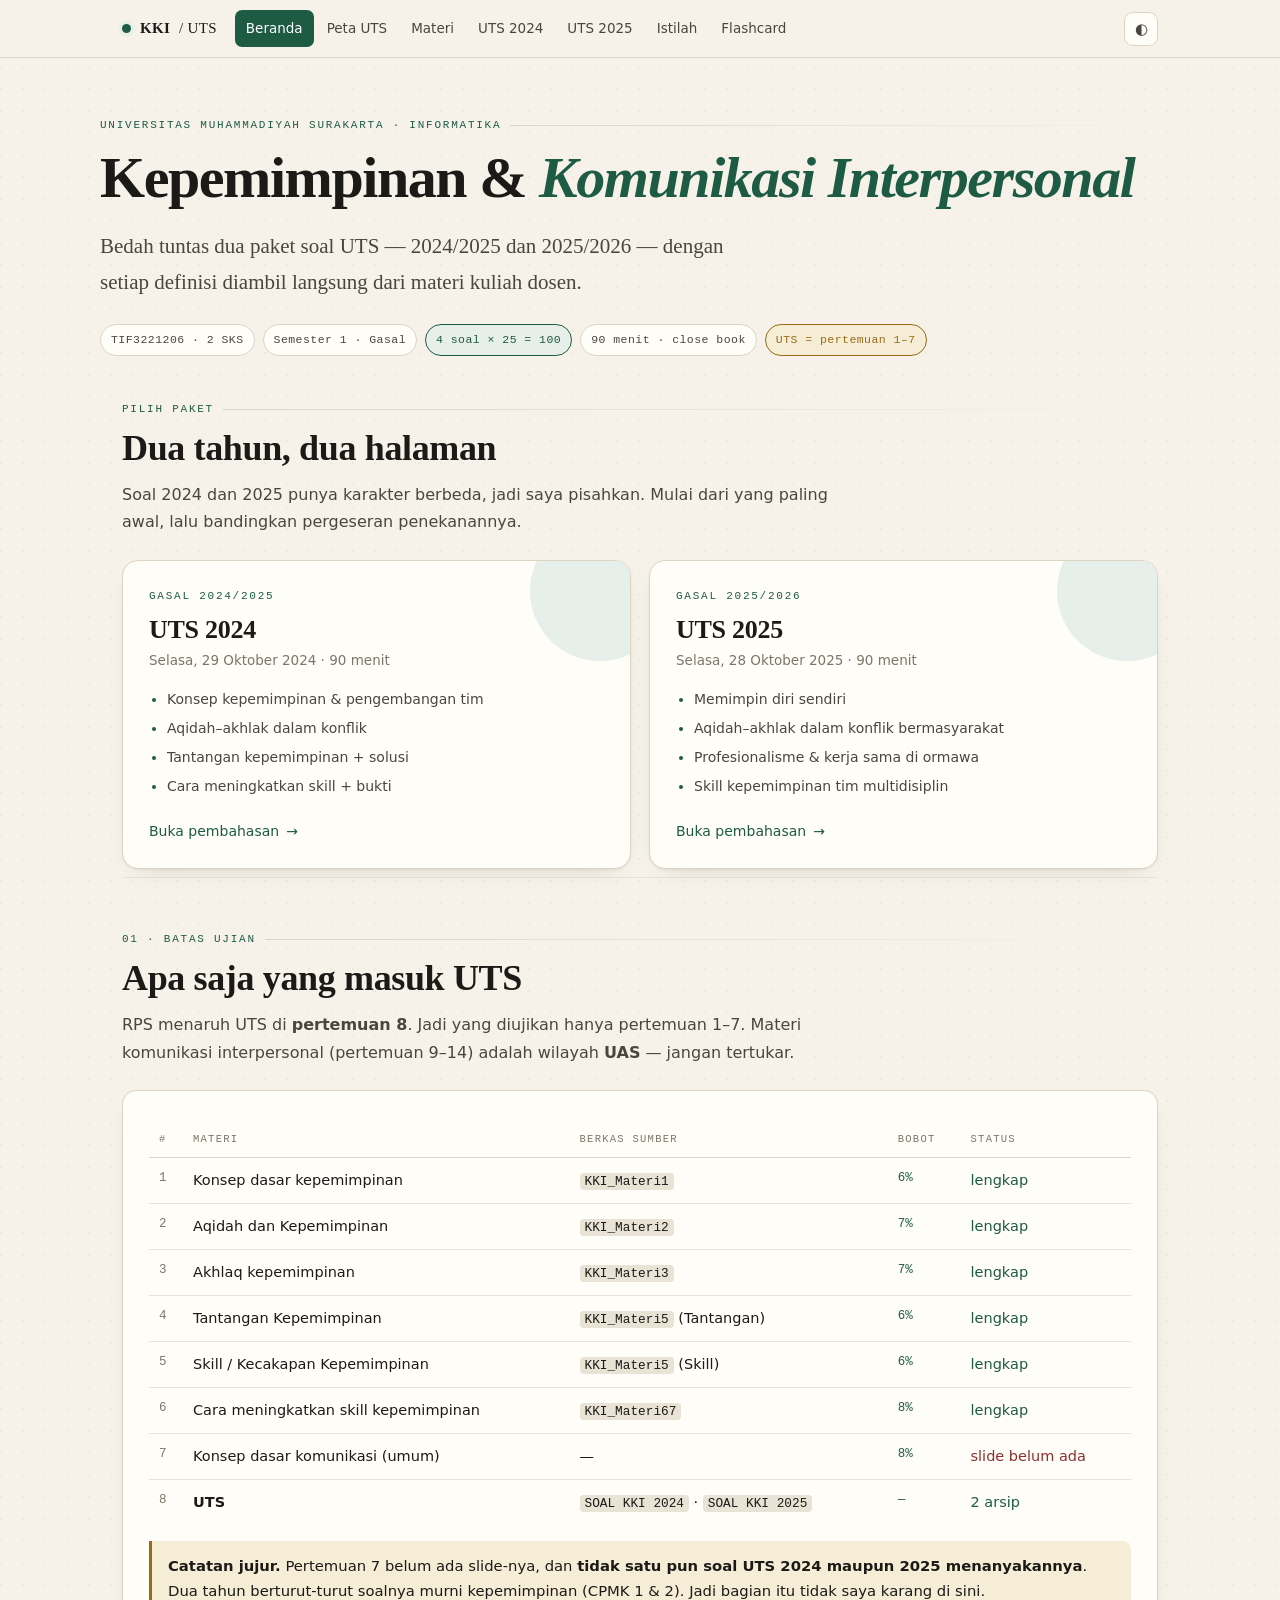
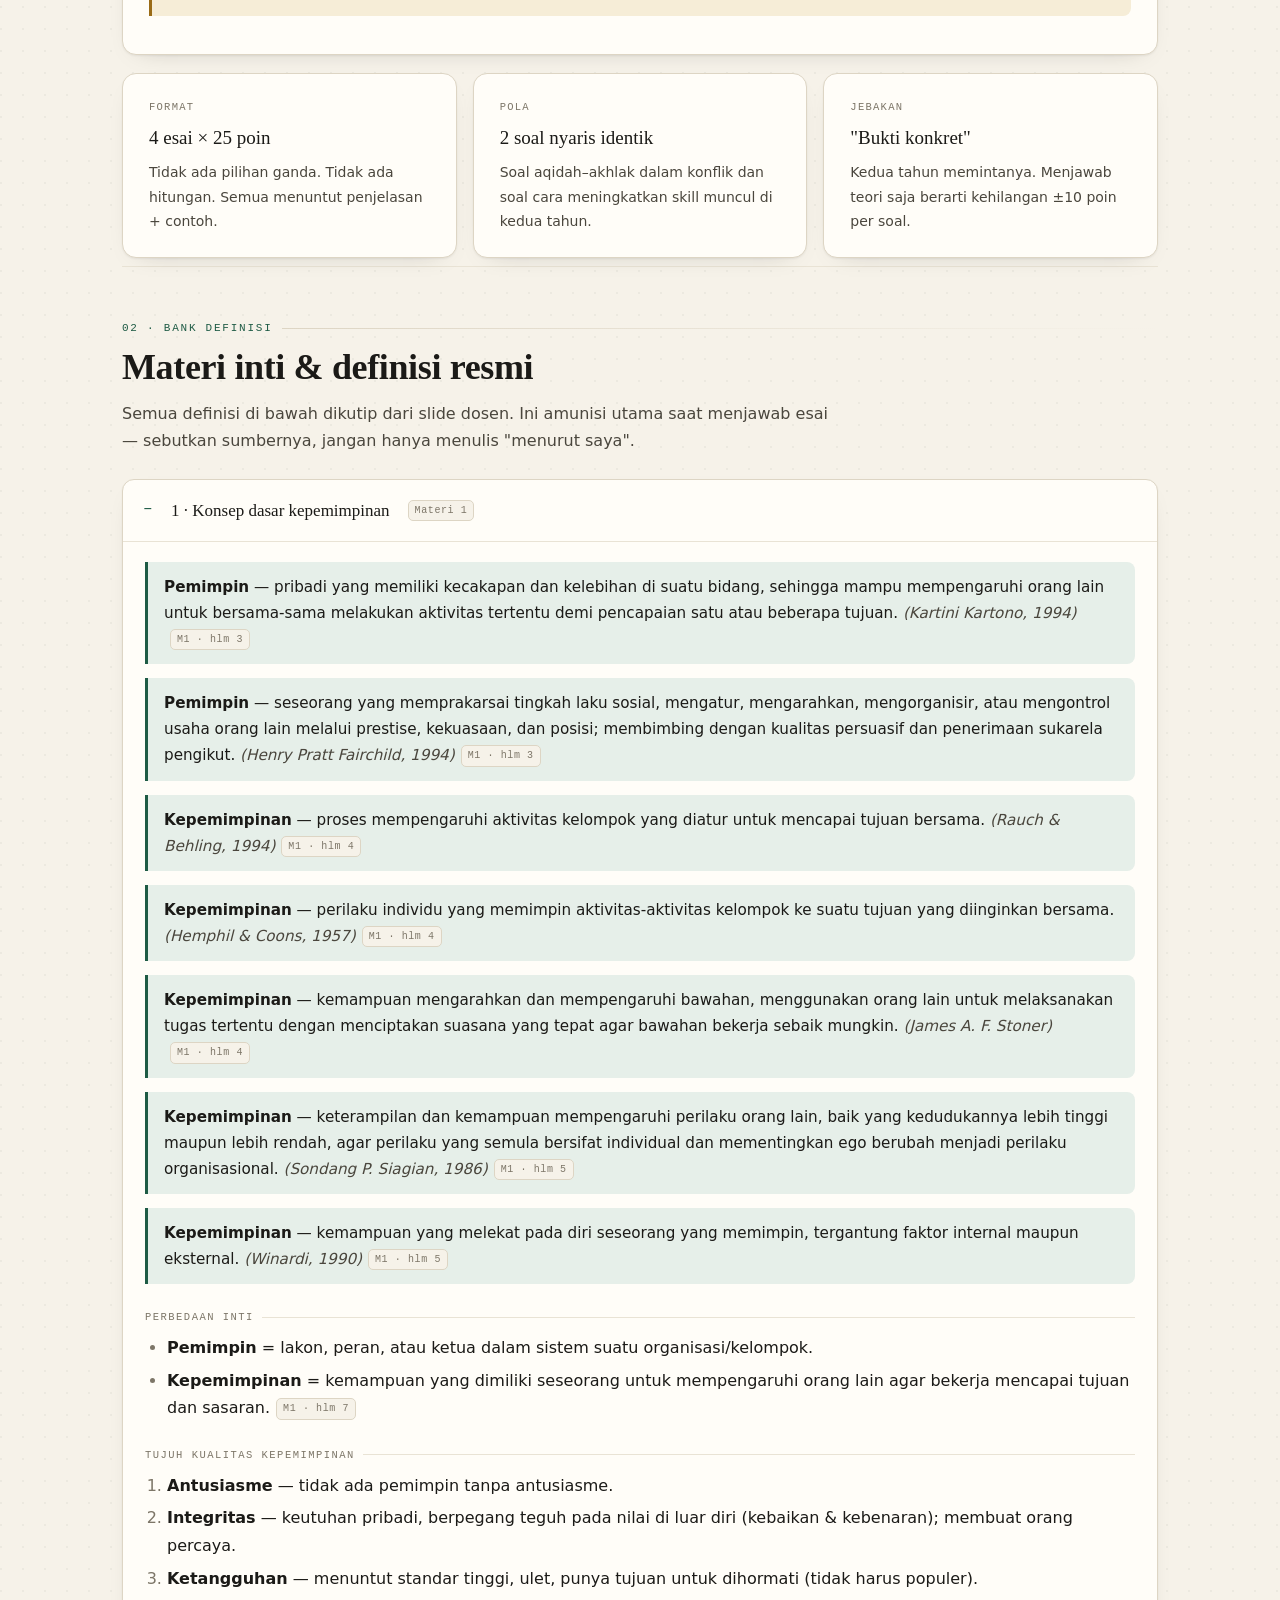
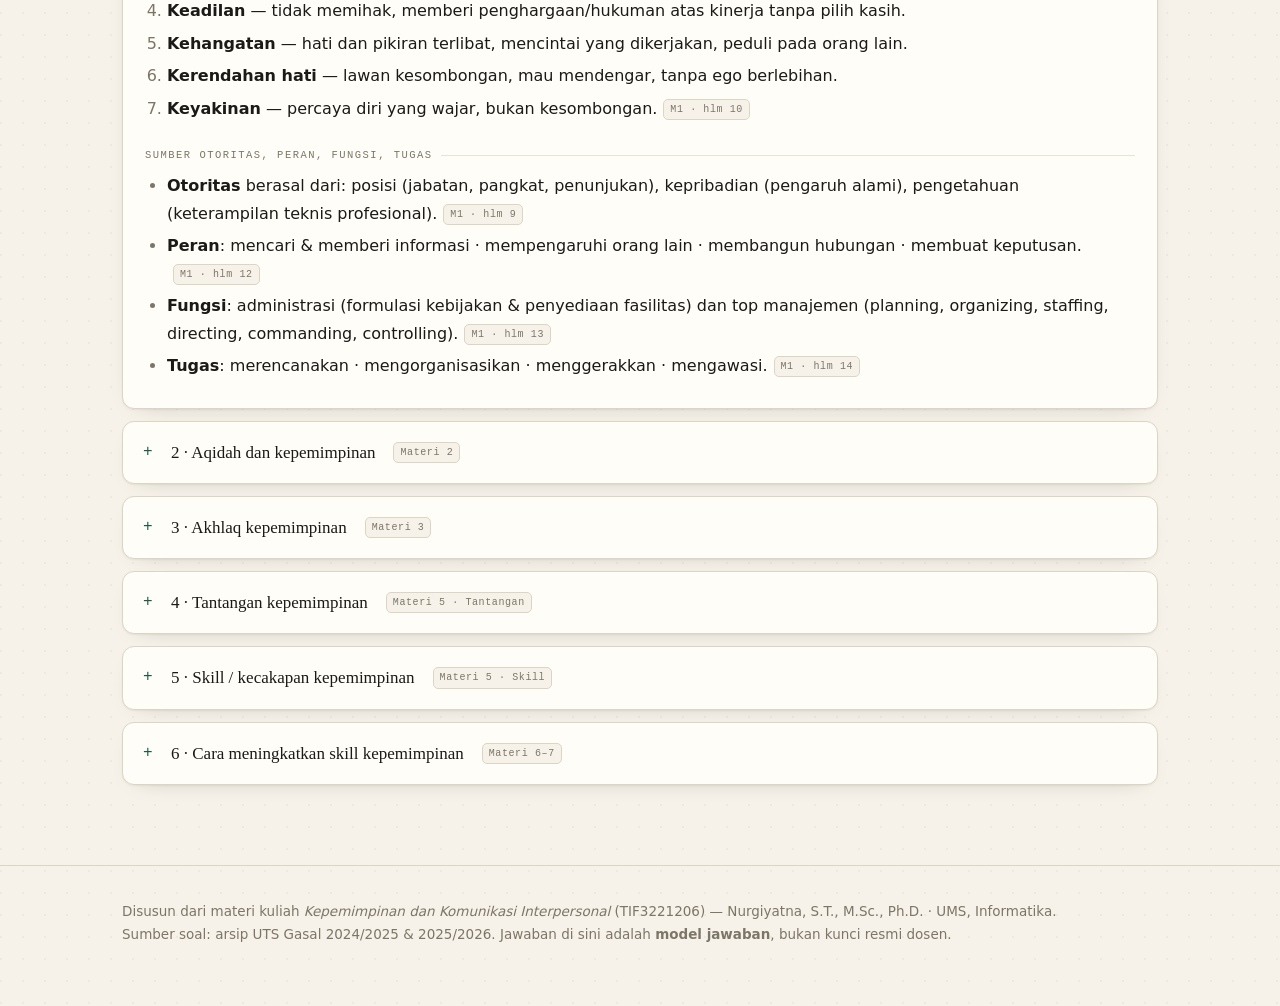
==== commit 4a2b35ba: "feat: bank definisi materi 4-6 - tantangan, kecakapan, cara meningkatkannya" ====
--- a/index.html
+++ b/index.html
@@ -256,7 +256,77 @@
     </div>
   </details>
 
-<!-- MATERI2 -->
+  <details>
+    <summary>4 · Tantangan kepemimpinan <span class="src">Materi 5 · Tantangan</span></summary>
+    <div class="acc-body">
+      <div class="def"><b>Tantangan pertama kepemimpinan</b> — membersihkan pada diri sendiri tradisi dan mitos tentang kepemimpinan.<span class="src">M5T · hlm 3</span></div>
+
+      <div class="block-title">Lima praktik dasar (Kouzes &amp; Posner)</div>
+      <ol>
+        <li>Menantang proses: mencari peluang, mencoba, mengambil risiko.</li>
+        <li>Menginspirasi visi bersama: menerawang masa depan, melibatkan orang lain.</li>
+        <li>Memungkinkan orang lain bertindak: menjalin kerja sama, memberdayakan.</li>
+        <li>Mencontohkan cara: memberi contoh, merancang keberhasilan kecil.</li>
+        <li>Memberi semangat: mengakui kontribusi, merayakan keberhasilan.<span class="src">M5T · hlm 6</span></li>
+      </ol>
+
+      <div class="def"><b>Visi</b> — imajinasi ideal dan unik/khas tentang masa depan; empat atributnya: berorientasi ke depan, imajinasi, ideal, unik.<span class="src">M5T · hlm 10</span></div>
+      <p><b>Yang diharapkan pengikut:</b> kredibilitas — jujur, kompeten, berpandangan jauh ke depan, menginspirasi. Tandanya: bangga menjadi bagian organisasi, membicarakannya, nilainya selaras, dan rasa memiliki yang kuat.<span class="src">M5T · hlm 7</span></p>
+
+      <div class="def"><b>Pemimpin vs manajer</b> — pemimpin: perubahan, inovasi, waktu bergerak, konflik. Manajer: kestabilan, harmoni, pemeliharaan, kepatuhan. Keduanya berbeda peran tetapi sama-sama esensial.<span class="src">M5T · hlm 8</span></div>
+
+      <p><b>Empat prinsip organisasi berkinerja:</b> berani mengambil risiko &amp; akuntabel · promosikan kesatuan, kepercayaan, kebanggaan, dedikasi · perlakukan orang dengan martabat, kejujuran, perhatian · bangun atmosfer komunikasi terbuka tanpa takut pembalasan.<span class="src">M5T · hlm 8</span></p>
+      <p><b>Iklim kerja sukses:</b> sistem imbalan yang pantas + kemauan mengambil risiko dan bereksperimen.<span class="src">M5T · hlm 9</span></p>
+      <p><b>Memperkuat orang lain (Kanter, 4 strategi):</b> beri pekerjaan penting · beri pertimbangan dan kemandirian · beri jarak pandang dan pengakuan · bangun hubungan dengan orang kuat, temukan sponsor dan pelatih.<span class="src">M5T · hlm 13</span></p>
+      <p><b>Keberhasilan kecil:</b> eksperimen kontinu · bagi tugas jadi bagian kecil · kurangi ke yang esensial · jangan paksa orang berubah sebelum merasa perlu.<span class="src">M5T · hlm 16</span></p>
+      <p><b>Merayakan keberhasilan:</b> fokus pada nilai utama · pengakuan umum dan terukur · libatkan diri sendiri.<span class="src">M5T · hlm 18</span></p>
+      <p><b>Tiga kategori belajar menjadi pemimpin:</b> trial &amp; error · orang · pendidikan. Honeywell: pengalaman kerja &amp; penugasan · hubungan · training formal.<span class="src">M5T · hlm 20</span></p>
+
+      <div class="def"><b>Pemimpin dilahirkan atau diciptakan?</b> Kouzes &amp; Posner percaya pemimpin itu <b>diciptakan</b> — lebih sehat dan produktif mengasumsikan setiap orang dapat belajar menjadi pemimpin.<span class="src">M5T · hlm 21</span></div>
+    </div>
+  </details>
+
+  <details>
+    <summary>5 · Skill / kecakapan kepemimpinan <span class="src">Materi 5 · Skill</span></summary>
+    <div class="acc-body">
+      <div class="def"><b>Kecakapan kepemimpinan</b> — kecakapan membuat keputusan yang tepat, sabar, bersikap positif dengan anggota tetapi tetap ada batasan, sehingga membuka komunikasi yang baik dan dihargai anggota agar mau bekerja sama mencapai tujuan.<span class="src">M5S · hlm 3</span></div>
+      <p><b>Contoh kecakapan:</b> cakap komunikasi · cakap membina dan mengarahkan · peka terhadap kebutuhan sekitar · <i>positive mindset</i>.<span class="src">M5S · hlm 4</span></p>
+      <p><b>Langkah <i>problem solving</i>:</b> positifitas · kejujuran · langkah demi langkah · jangan berlindung · akhiri kerugian.<span class="src">M5S · hlm 6</span></p>
+
+      <div class="def"><b>Penyelesaian konflik</b> — tetap tenang · cari tempat tertutup · tentukan isu sesungguhnya · hadapi masalah secara langsung · pecahkan masalahnya.<span class="src">M5S · hlm 7</span></div>
+      <p><b>Mendamaikan anggota yang bermusuhan:</b> kumpulkan secara kelompok · bantu berkomitmen kembali pada peran organisasional · beri penghargaan · bicara dengan setiap pribadi · beri waktu kelompok dipulihkan.<span class="src">M5S · hlm 8</span></p>
+
+      <div class="block-title">Delapan skill kepemimpinan (Adair)</div>
+      <ol>
+        <li><b>Mendefinisikan tugas</b> — tugas disaring menjadi tujuan yang jernih, konkret, terbatas waktu, realistis, menantang, dapat dievaluasi.</li>
+        <li><b>Perencanaan</b> — cari alternatif bersama orang lain; rencanakan kontinjensi; jawab apa, mengapa, kapan, bagaimana, di mana, siapa; uji rencana.</li>
+        <li><b>Pengarahan</b> — fungsi dasar, biasanya tatap muka; ciptakan suasana, promosikan kerja tim, kenali–dorong–motivasi individu.</li>
+        <li><b>Pengendalian</b> — hasil maksimal dengan sumber daya minimal; kendalikan diri lebih dulu; sistem kontrol sederhana &amp; efektif.</li>
+        <li><b>Mengevaluasi</b> — menilai konsekuensi, kinerja tim, dan melatih individu.</li>
+        <li><b>Memotivasi</b> — motivasi diri, pilih orang bermotivasi tinggi, target realistis-menantang, kemajuan memotivasi, imbalan adil, pengakuan.</li>
+        <li><b>Mengatur</b> — atur diri, waktu, delegasi; bangun dan pelihara tim; tata struktur &amp; proses.</li>
+        <li><b>Memberi contoh</b> — "menjalankan perkataan"; teladan verbal dan non-verbal; teladan buruk lebih diperhatikan daripada kebaikan.<span class="src">M5S · hlm 9–18</span></li>
+      </ol>
+    </div>
+  </details>
+
+  <details>
+    <summary>6 · Cara meningkatkan skill kepemimpinan <span class="src">Materi 6–7</span></summary>
+    <div class="acc-body">
+      <p><b>Dua sisi pengembangan:</b> organisasi harus memastikan punya kebijakan pengembangan potensi kepemimpinan; individu harus memastikan dirinya fokus pada pengembangan keterampilan.<span class="src">M67 · hlm 3</span></p>
+
+      <div class="def"><b>Cara berlatih</b> — berlatih, membaca, menganalisis, mengikuti contoh pemimpin yang baik, serta menilai, memantau, dan meningkatkan kinerja.<span class="src">M67 · hlm 3</span></div>
+      <div class="def"><b>Trinitas "suci" kepemimpinan</b> — mencapai tugas · membangun dan memelihara tim · mengembangkan individu.<span class="src">M67 · hlm 4</span></div>
+
+      <p><b>Kepemimpinan efektif (ICI, 1985):</b> arah jelas serta bekerja keras dan efektif · yakin pada kemampuan mencapai tantangan · percaya dan teridentifikasi dengan organisasi · bertahan saat keadaan sulit · menghormati dan mempercayai manajer · beradaptasi dengan dunia yang terus berubah.<span class="src">M67 · hlm 5</span></p>
+      <p><b>Pemimpin harus:</b> bertanggung jawab pribadi atas sumber daya manusia, keuangan, material · aktif menentukan arah dan menerima risiko · mengartikulasikan arah dan tujuan dengan jelas · memakai perilaku dan metode yang tepat untuk mendapat komitmen · mempertahankan standar kinerja pribadi tinggi dan menuntut hal yang sama dari orang lain.<span class="src">M67 · hlm 6</span></p>
+
+      <div class="def"><b>Tujuh peran pemimpin dalam membangun tim</b> — pemberi semangat · pengharmonis · pengkompromi · ekspeditur/penjaga gerbang · pembuat standar · pengamat/komentator kelompok · pengikut.<span class="src">M67 · hlm 10</span></div>
+
+      <div class="note"><b>Checklist tiga level</b> (M67 hlm 7–9) — 13 pertanyaan tentang <b>tugas</b>, 12 tentang <b>tim</b>, 16 tentang <b>individu</b>. Ini kerangka siap pakai untuk soal "apa yang harus dilakukan pemimpin": apakah tujuan tugas sudah jelas? apakah standar kinerja tim dipahami? apakah individu punya wewenang yang cukup?</div>
+    </div>
+  </details>
+</section>
 
 <!-- ISTILAH -->
 
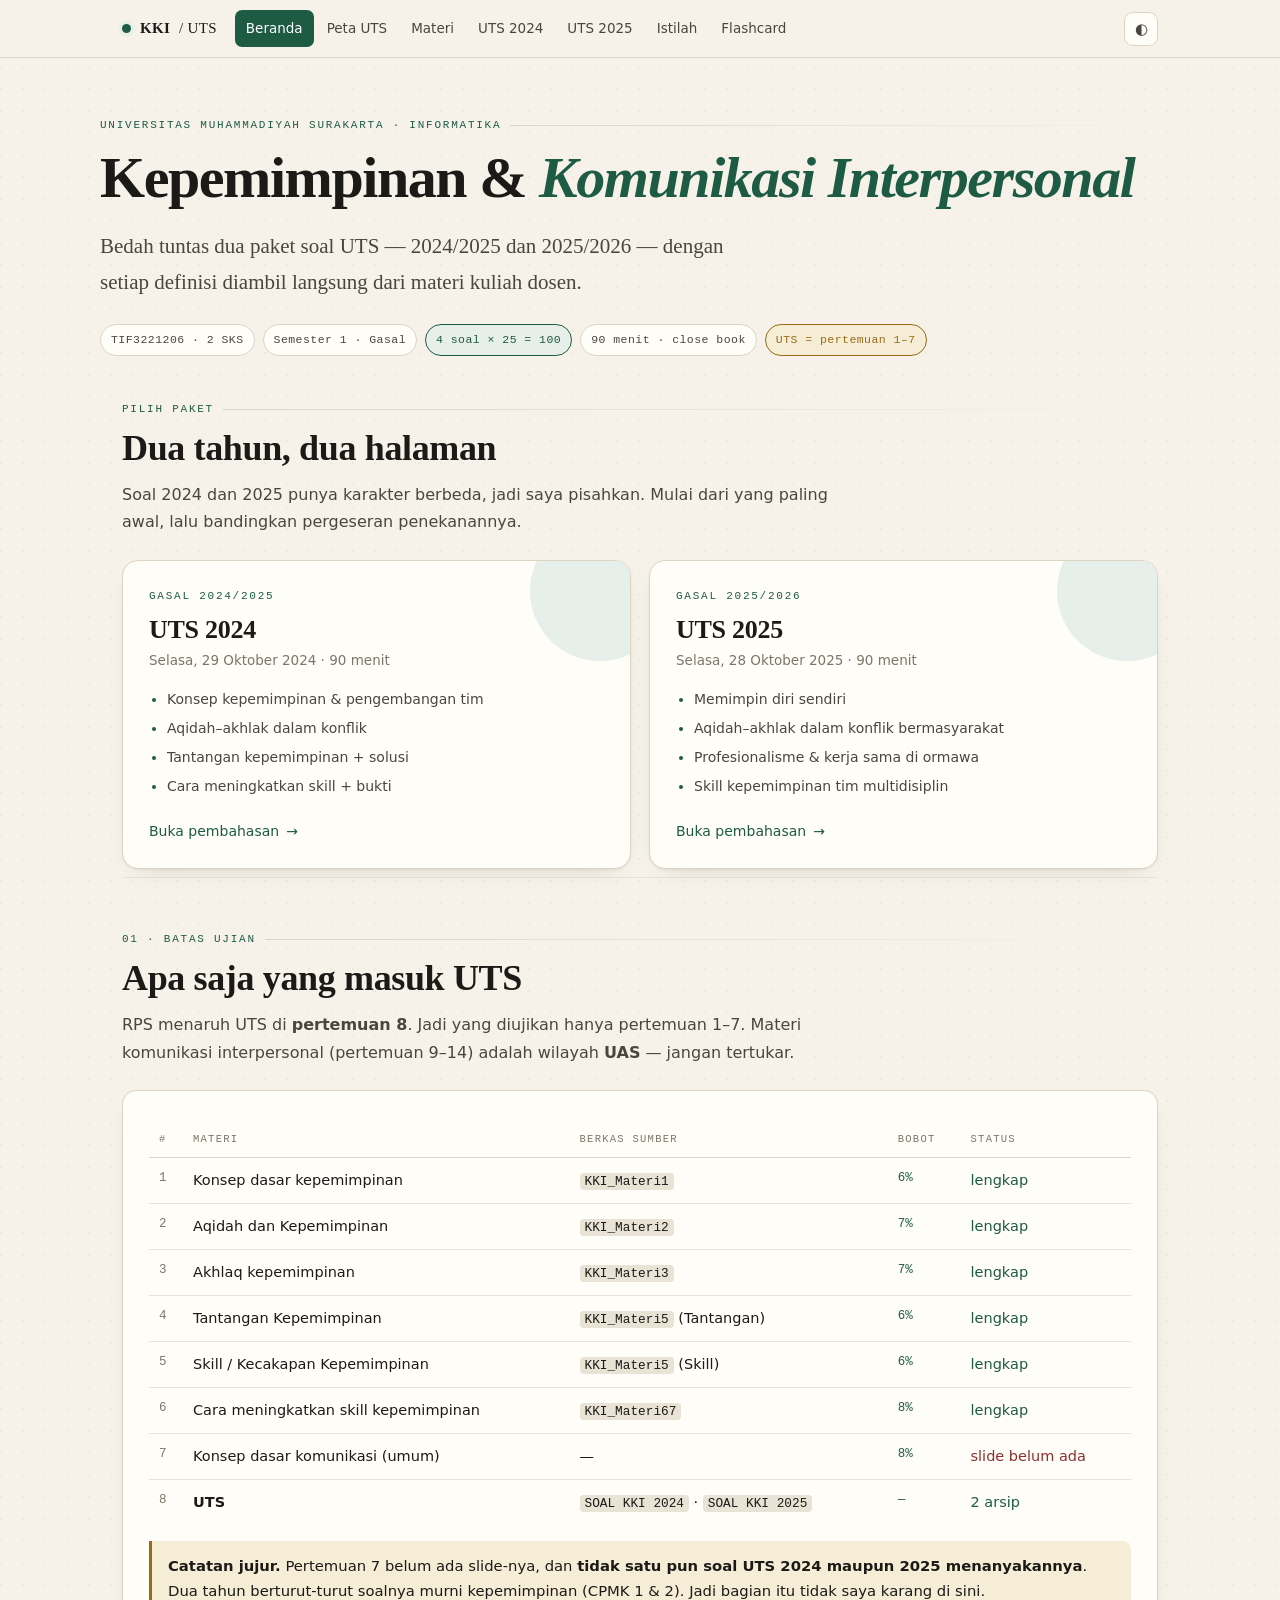
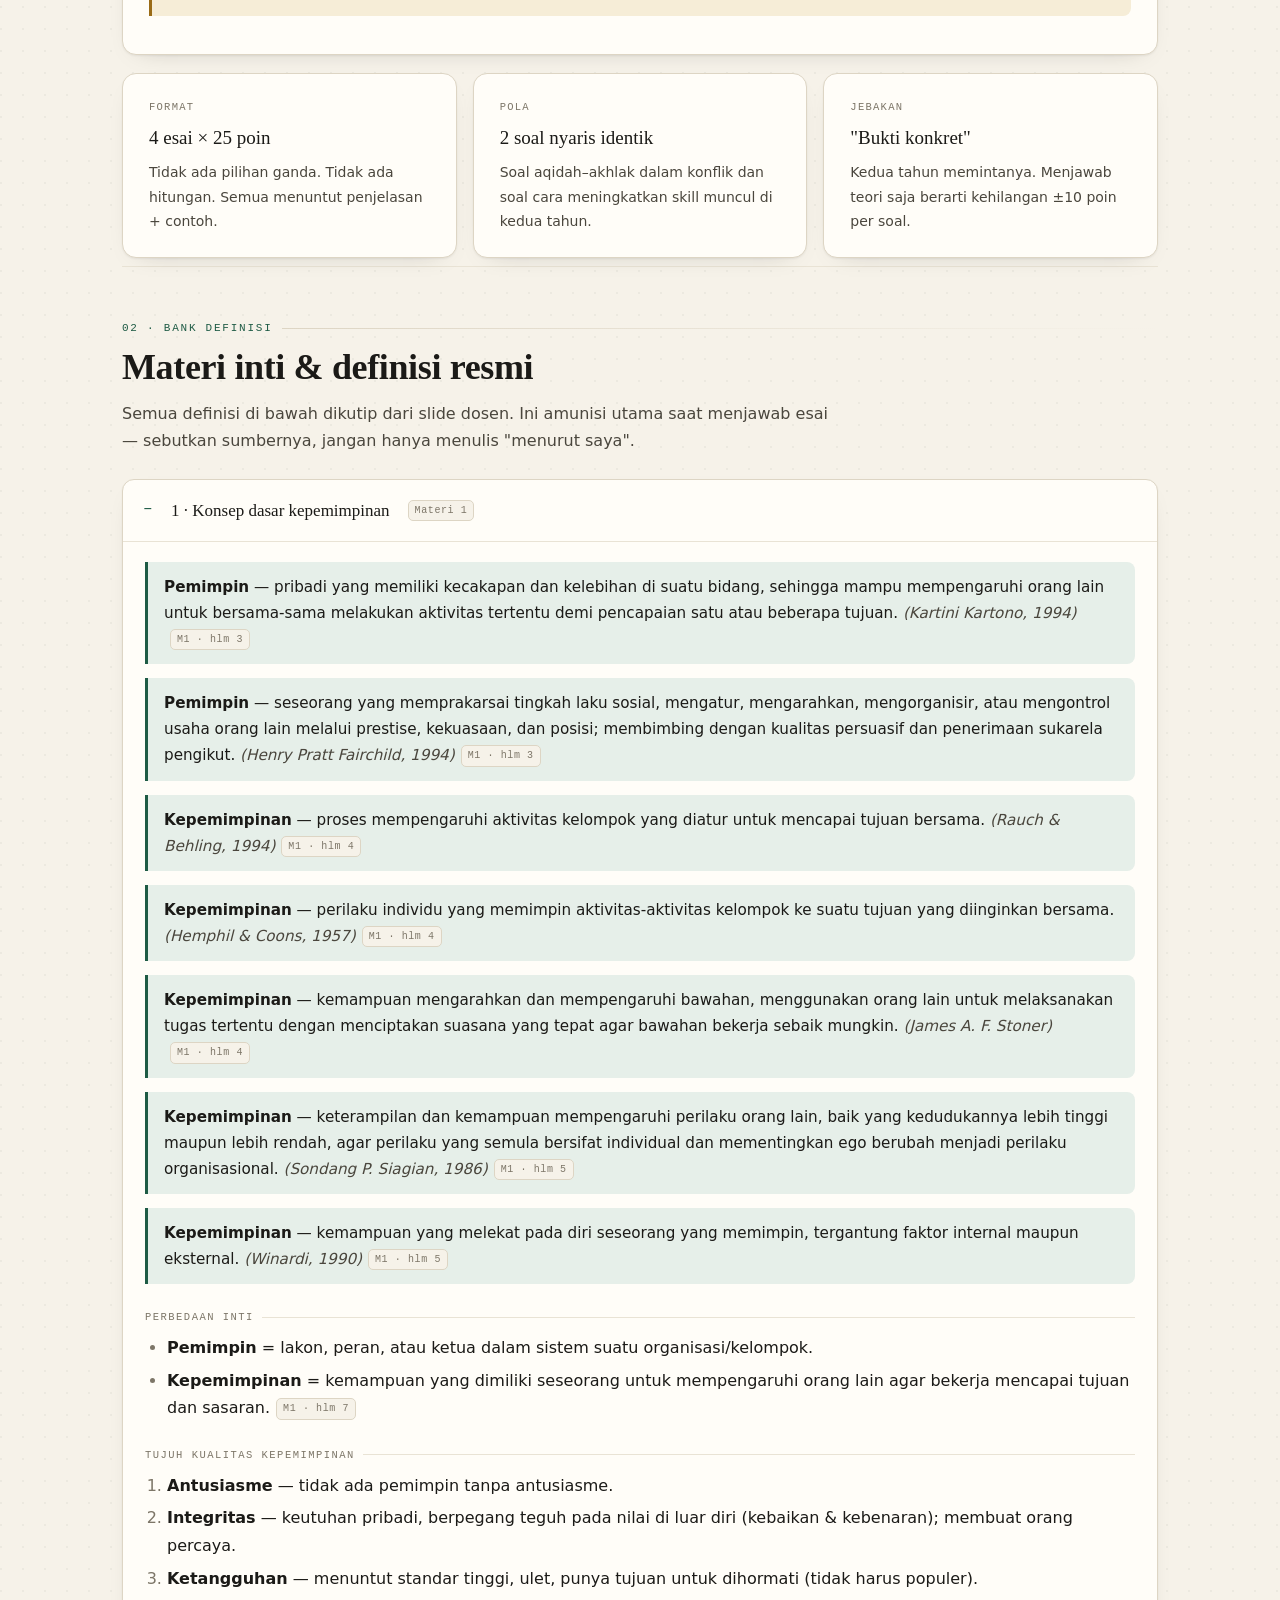
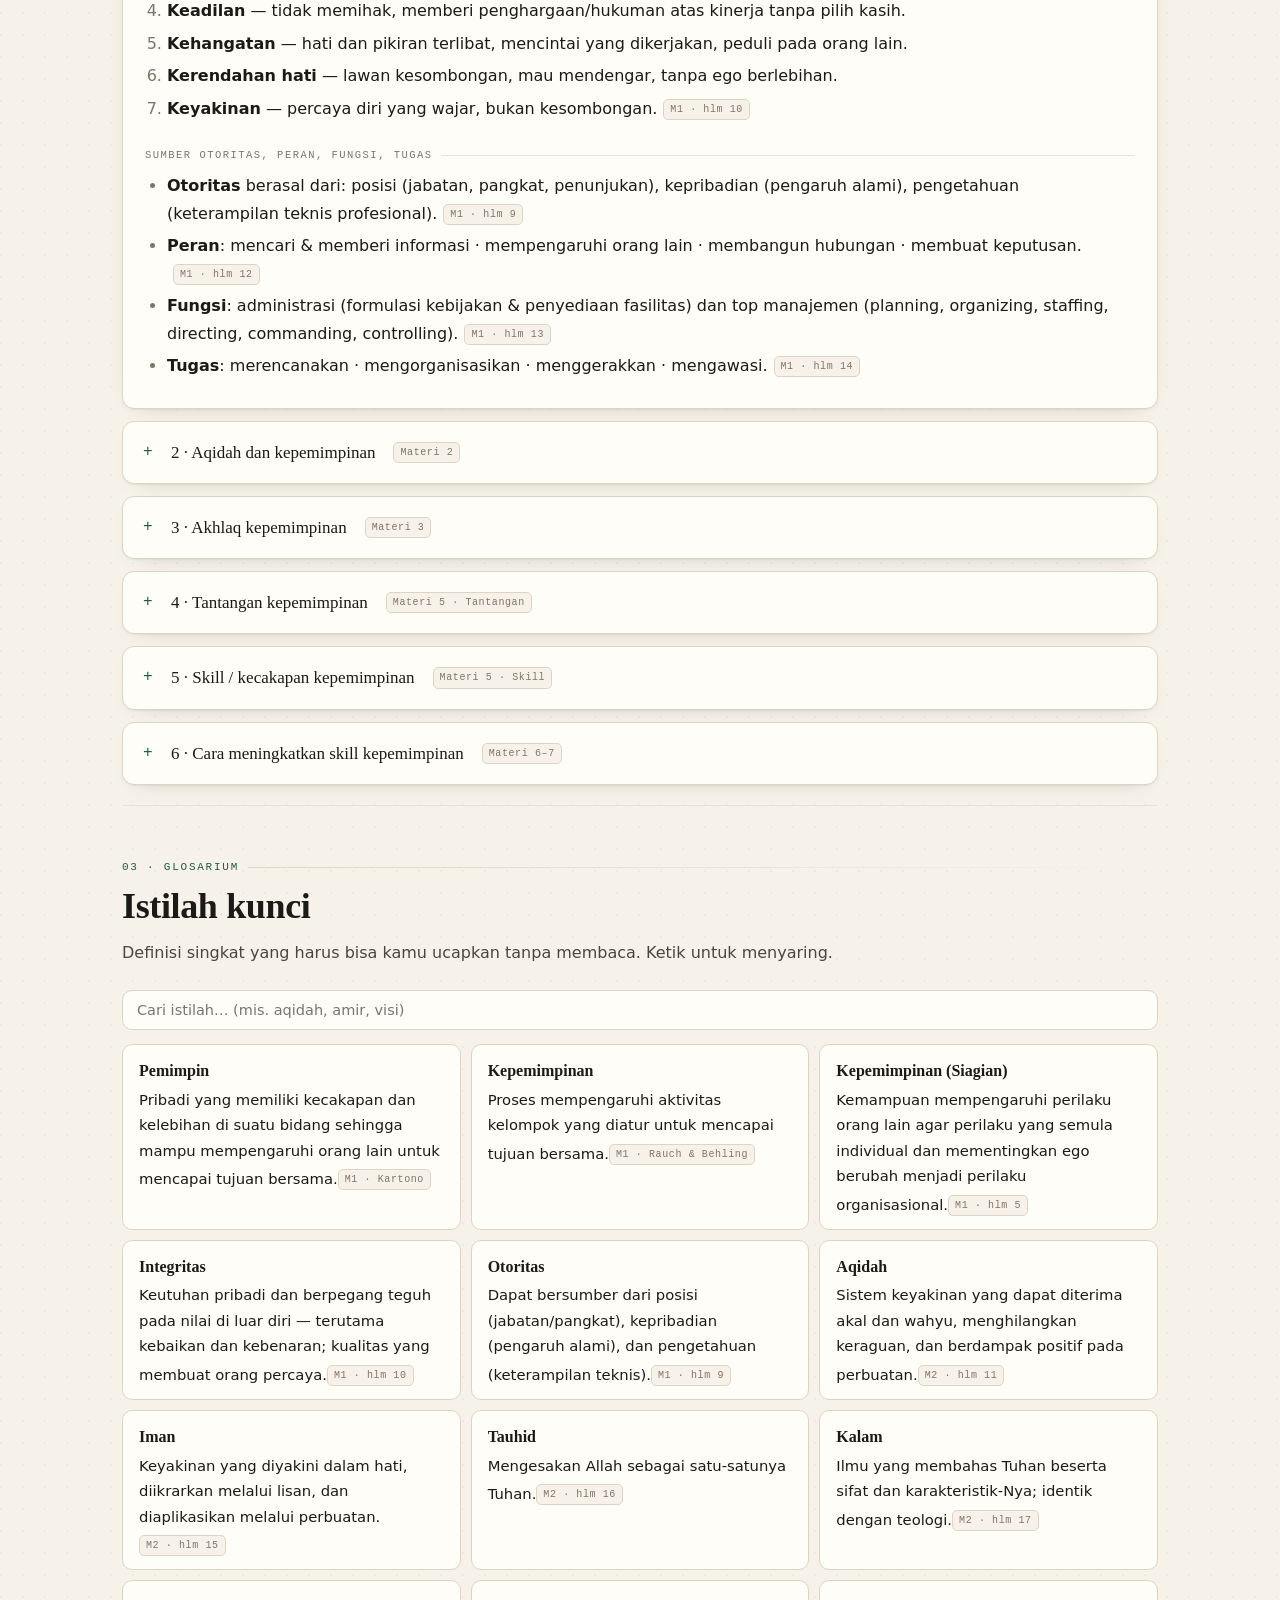
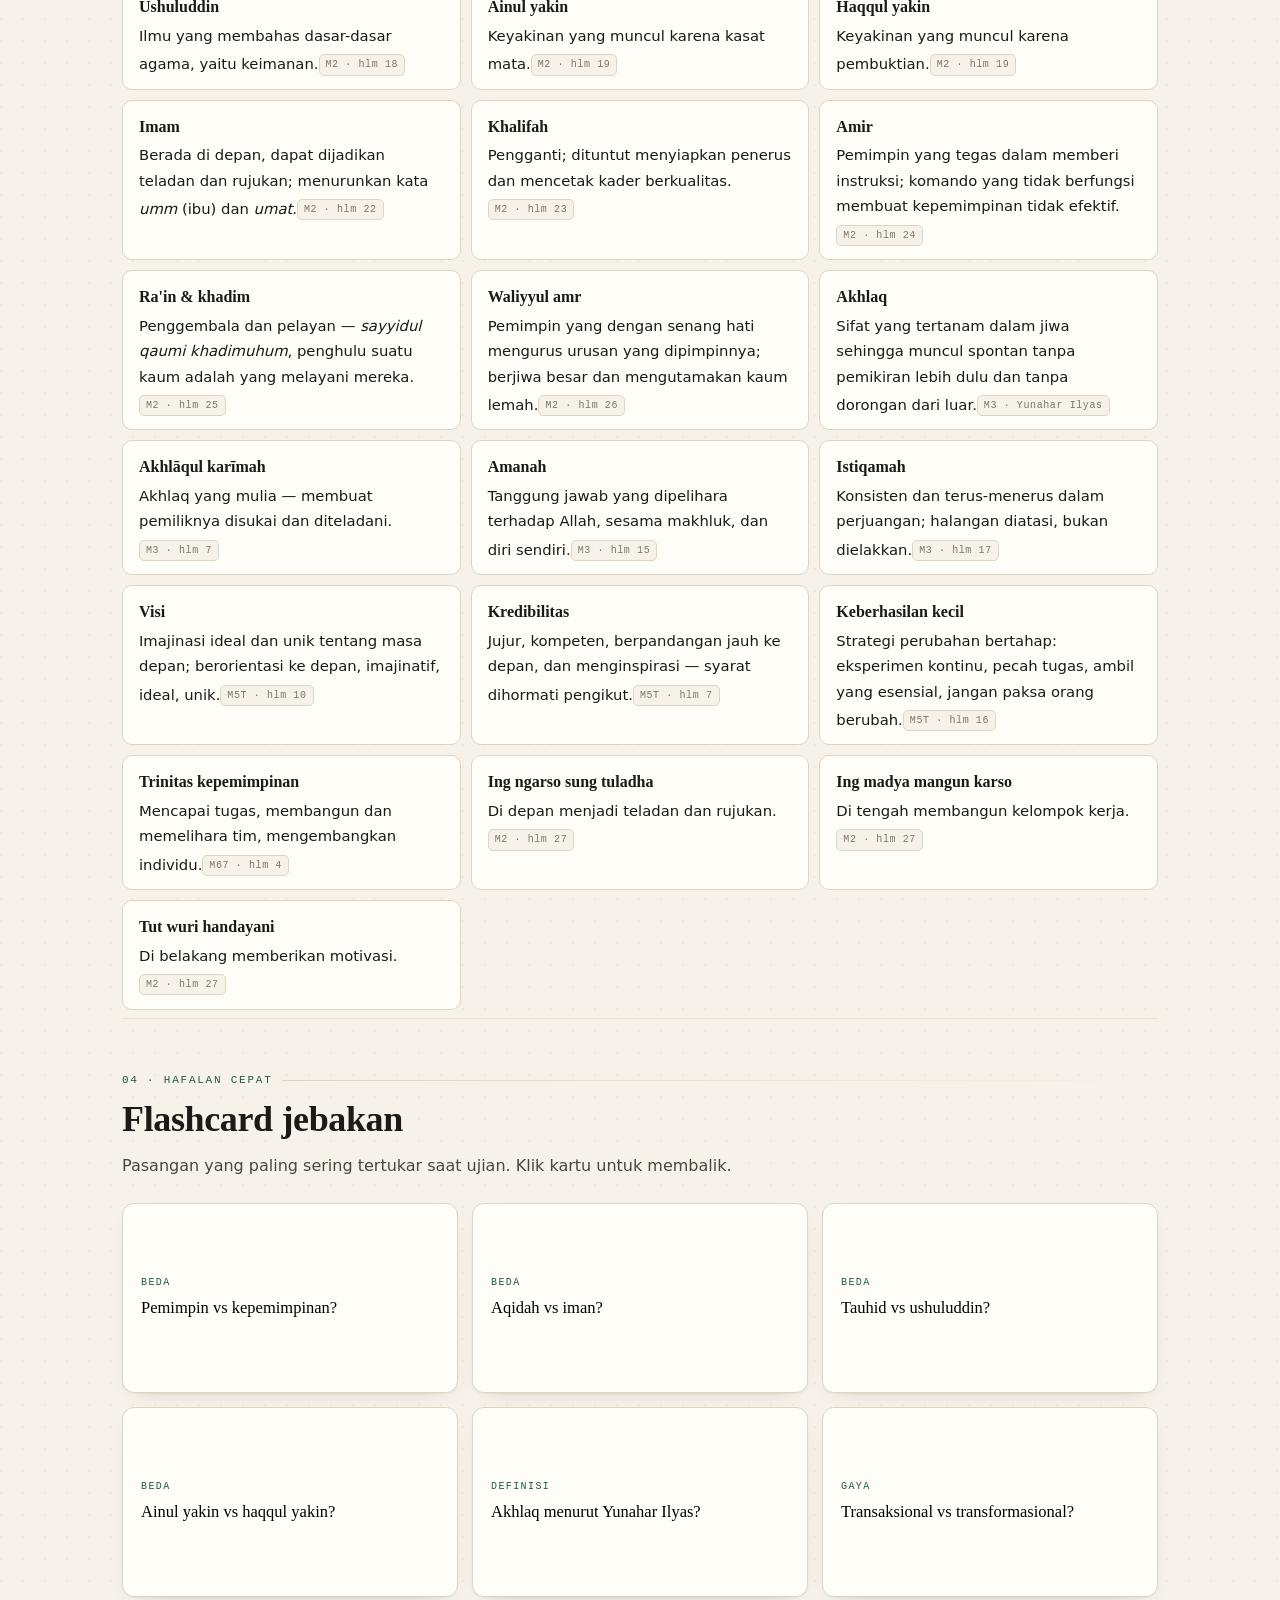
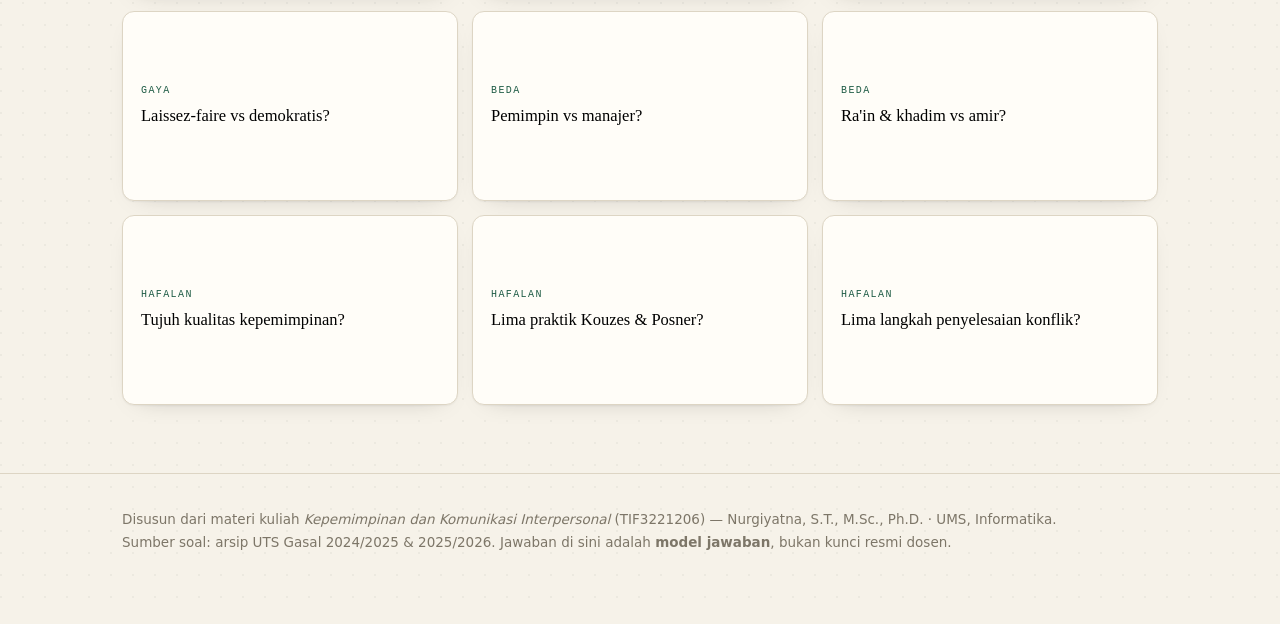
==== commit 7fbc8738: "feat: glosarium 28 istilah dan 12 flashcard jebakan" ====
--- a/index.html
+++ b/index.html
@@ -328,7 +328,118 @@
   </details>
 </section>
 
-<!-- ISTILAH -->
+<!-- ============ ISTILAH ============ -->
+<section id="istilah">
+  <div class="sec-head">
+    <div class="eyebrow">03 · Glosarium</div>
+    <h2>Istilah kunci</h2>
+    <p class="lede">Definisi singkat yang harus bisa kamu ucapkan tanpa membaca. Ketik untuk menyaring.</p>
+  </div>
+
+  <input class="search" id="glsearch" type="search" placeholder="Cari istilah… (mis. aqidah, amir, visi)" aria-label="Cari istilah">
+
+  <div class="gl" id="gl">
+    <div class="gl-item"><b>Pemimpin</b>Pribadi yang memiliki kecakapan dan kelebihan di suatu bidang sehingga mampu mempengaruhi orang lain untuk mencapai tujuan bersama.<span class="src">M1 · Kartono</span></div>
+    <div class="gl-item"><b>Kepemimpinan</b>Proses mempengaruhi aktivitas kelompok yang diatur untuk mencapai tujuan bersama.<span class="src">M1 · Rauch &amp; Behling</span></div>
+    <div class="gl-item"><b>Kepemimpinan (Siagian)</b>Kemampuan mempengaruhi perilaku orang lain agar perilaku yang semula individual dan mementingkan ego berubah menjadi perilaku organisasional.<span class="src">M1 · hlm 5</span></div>
+    <div class="gl-item"><b>Integritas</b>Keutuhan pribadi dan berpegang teguh pada nilai di luar diri — terutama kebaikan dan kebenaran; kualitas yang membuat orang percaya.<span class="src">M1 · hlm 10</span></div>
+    <div class="gl-item"><b>Otoritas</b>Dapat bersumber dari posisi (jabatan/pangkat), kepribadian (pengaruh alami), dan pengetahuan (keterampilan teknis).<span class="src">M1 · hlm 9</span></div>
+    <div class="gl-item"><b>Aqidah</b>Sistem keyakinan yang dapat diterima akal dan wahyu, menghilangkan keraguan, dan berdampak positif pada perbuatan.<span class="src">M2 · hlm 11</span></div>
+    <div class="gl-item"><b>Iman</b>Keyakinan yang diyakini dalam hati, diikrarkan melalui lisan, dan diaplikasikan melalui perbuatan.<span class="src">M2 · hlm 15</span></div>
+    <div class="gl-item"><b>Tauhid</b>Mengesakan Allah sebagai satu-satunya Tuhan.<span class="src">M2 · hlm 16</span></div>
+    <div class="gl-item"><b>Kalam</b>Ilmu yang membahas Tuhan beserta sifat dan karakteristik-Nya; identik dengan teologi.<span class="src">M2 · hlm 17</span></div>
+    <div class="gl-item"><b>Ushuluddin</b>Ilmu yang membahas dasar-dasar agama, yaitu keimanan.<span class="src">M2 · hlm 18</span></div>
+    <div class="gl-item"><b>Ainul yakin</b>Keyakinan yang muncul karena kasat mata.<span class="src">M2 · hlm 19</span></div>
+    <div class="gl-item"><b>Haqqul yakin</b>Keyakinan yang muncul karena pembuktian.<span class="src">M2 · hlm 19</span></div>
+    <div class="gl-item"><b>Imam</b>Berada di depan, dapat dijadikan teladan dan rujukan; menurunkan kata <i>umm</i> (ibu) dan <i>umat</i>.<span class="src">M2 · hlm 22</span></div>
+    <div class="gl-item"><b>Khalifah</b>Pengganti; dituntut menyiapkan penerus dan mencetak kader berkualitas.<span class="src">M2 · hlm 23</span></div>
+    <div class="gl-item"><b>Amir</b>Pemimpin yang tegas dalam memberi instruksi; komando yang tidak berfungsi membuat kepemimpinan tidak efektif.<span class="src">M2 · hlm 24</span></div>
+    <div class="gl-item"><b>Ra'in &amp; khadim</b>Penggembala dan pelayan — <i>sayyidul qaumi khadimuhum</i>, penghulu suatu kaum adalah yang melayani mereka.<span class="src">M2 · hlm 25</span></div>
+    <div class="gl-item"><b>Waliyyul amr</b>Pemimpin yang dengan senang hati mengurus urusan yang dipimpinnya; berjiwa besar dan mengutamakan kaum lemah.<span class="src">M2 · hlm 26</span></div>
+    <div class="gl-item"><b>Akhlaq</b>Sifat yang tertanam dalam jiwa sehingga muncul spontan tanpa pemikiran lebih dulu dan tanpa dorongan dari luar.<span class="src">M3 · Yunahar Ilyas</span></div>
+    <div class="gl-item"><b>Akhlāqul karīmah</b>Akhlaq yang mulia — membuat pemiliknya disukai dan diteladani.<span class="src">M3 · hlm 7</span></div>
+    <div class="gl-item"><b>Amanah</b>Tanggung jawab yang dipelihara terhadap Allah, sesama makhluk, dan diri sendiri.<span class="src">M3 · hlm 15</span></div>
+    <div class="gl-item"><b>Istiqamah</b>Konsisten dan terus-menerus dalam perjuangan; halangan diatasi, bukan dielakkan.<span class="src">M3 · hlm 17</span></div>
+    <div class="gl-item"><b>Visi</b>Imajinasi ideal dan unik tentang masa depan; berorientasi ke depan, imajinatif, ideal, unik.<span class="src">M5T · hlm 10</span></div>
+    <div class="gl-item"><b>Kredibilitas</b>Jujur, kompeten, berpandangan jauh ke depan, dan menginspirasi — syarat dihormati pengikut.<span class="src">M5T · hlm 7</span></div>
+    <div class="gl-item"><b>Keberhasilan kecil</b>Strategi perubahan bertahap: eksperimen kontinu, pecah tugas, ambil yang esensial, jangan paksa orang berubah.<span class="src">M5T · hlm 16</span></div>
+    <div class="gl-item"><b>Trinitas kepemimpinan</b>Mencapai tugas, membangun dan memelihara tim, mengembangkan individu.<span class="src">M67 · hlm 4</span></div>
+    <div class="gl-item"><b>Ing ngarso sung tuladha</b>Di depan menjadi teladan dan rujukan.<span class="src">M2 · hlm 27</span></div>
+    <div class="gl-item"><b>Ing madya mangun karso</b>Di tengah membangun kelompok kerja.<span class="src">M2 · hlm 27</span></div>
+    <div class="gl-item"><b>Tut wuri handayani</b>Di belakang memberikan motivasi.<span class="src">M2 · hlm 27</span></div>
+  </div>
+</section>
+
+<!-- ============ FLASHCARD ============ -->
+<section id="flashcard">
+  <div class="sec-head">
+    <div class="eyebrow">04 · Hafalan cepat</div>
+    <h2>Flashcard jebakan</h2>
+    <p class="lede">Pasangan yang paling sering tertukar saat ujian. Klik kartu untuk membalik.</p>
+  </div>
+
+  <div class="fc-wrap">
+    <button class="fc"><div class="fc-in">
+      <div class="fc-face"><div class="tag">Beda</div><div class="q">Pemimpin vs kepemimpinan?</div></div>
+      <div class="fc-face fc-back"><div class="q"><b>Pemimpin</b> = lakon/peran/ketua dalam sistem organisasi. <b>Kepemimpinan</b> = kemampuan mempengaruhi orang lain agar bekerja mencapai tujuan.</div></div>
+    </div></button>
+
+    <button class="fc"><div class="fc-in">
+      <div class="fc-face"><div class="tag">Beda</div><div class="q">Aqidah vs iman?</div></div>
+      <div class="fc-face fc-back"><div class="q"><b>Aqidah</b> = sistem keyakinan yang diterima akal &amp; wahyu, menghilangkan keraguan. <b>Iman</b> = diyakini hati, diikrarkan lisan, diaplikasikan perbuatan.</div></div>
+    </div></button>
+
+    <button class="fc"><div class="fc-in">
+      <div class="fc-face"><div class="tag">Beda</div><div class="q">Tauhid vs ushuluddin?</div></div>
+      <div class="fc-face fc-back"><div class="q"><b>Tauhid</b> = mengesakan Allah. <b>Ushuluddin</b> = ilmu tentang dasar-dasar agama (keimanan). Ushul = dasar, din = agama.</div></div>
+    </div></button>
+
+    <button class="fc"><div class="fc-in">
+      <div class="fc-face"><div class="tag">Beda</div><div class="q">Ainul yakin vs haqqul yakin?</div></div>
+      <div class="fc-face fc-back"><div class="q"><b>Ainul yakin</b> = karena kasat mata. <b>Haqqul yakin</b> = karena pembuktian.</div></div>
+    </div></button>
+
+    <button class="fc"><div class="fc-in">
+      <div class="fc-face"><div class="tag">Definisi</div><div class="q">Akhlaq menurut Yunahar Ilyas?</div></div>
+      <div class="fc-face fc-back"><div class="q">Sifat yang tertanam dalam jiwa, muncul spontan bila diperlukan, tanpa pemikiran lebih dulu, dan tanpa dorongan dari luar.</div></div>
+    </div></button>
+
+    <button class="fc"><div class="fc-in">
+      <div class="fc-face"><div class="tag">Gaya</div><div class="q">Transaksional vs transformasional?</div></div>
+      <div class="fc-face fc-back"><div class="q"><b>Transaksional</b> = imbalan &amp; hukuman. <b>Transformasional</b> = menginspirasi perubahan positif melampaui imbalan.</div></div>
+    </div></button>
+
+    <button class="fc"><div class="fc-in">
+      <div class="fc-face"><div class="tag">Gaya</div><div class="q">Laissez-faire vs demokratis?</div></div>
+      <div class="fc-face fc-back"><div class="q"><b>Laissez-faire</b> = lepas tangan, tanpa koordinasi &amp; pengawasan. <b>Demokratis</b> = pemimpin aktif, terbuka, mengutamakan musyawarah.</div></div>
+    </div></button>
+
+    <button class="fc"><div class="fc-in">
+      <div class="fc-face"><div class="tag">Beda</div><div class="q">Pemimpin vs manajer?</div></div>
+      <div class="fc-face fc-back"><div class="q">Pemimpin: perubahan, inovasi, konflik. Manajer: kestabilan, harmoni, pemeliharaan, kepatuhan. Keduanya esensial.</div></div>
+    </div></button>
+
+    <button class="fc"><div class="fc-in">
+      <div class="fc-face"><div class="tag">Beda</div><div class="q">Ra'in &amp; khadim vs amir?</div></div>
+      <div class="fc-face fc-back"><div class="q"><b>Ra'in/khadim</b> = penggembala &amp; pelayan (banyak mendengar dan melayani). <b>Amir</b> = tegas memberi instruksi.</div></div>
+    </div></button>
+
+    <button class="fc"><div class="fc-in">
+      <div class="fc-face"><div class="tag">Hafalan</div><div class="q">Tujuh kualitas kepemimpinan?</div></div>
+      <div class="fc-face fc-back"><div class="q">Antusiasme · integritas · ketangguhan · keadilan · kehangatan · kerendahan hati · keyakinan.</div></div>
+    </div></button>
+
+    <button class="fc"><div class="fc-in">
+      <div class="fc-face"><div class="tag">Hafalan</div><div class="q">Lima praktik Kouzes &amp; Posner?</div></div>
+      <div class="fc-face fc-back"><div class="q">Menantang proses · menginspirasi visi bersama · memungkinkan orang lain bertindak · mencontohkan cara · memberi semangat.</div></div>
+    </div></button>
+
+    <button class="fc"><div class="fc-in">
+      <div class="fc-face"><div class="tag">Hafalan</div><div class="q">Lima langkah penyelesaian konflik?</div></div>
+      <div class="fc-face fc-back"><div class="q">Tetap tenang · cari tempat tertutup · tentukan isu sesungguhnya · hadapi langsung · pecahkan masalahnya.</div></div>
+    </div></button>
+  </div>
+</section>
 
 </main>
 
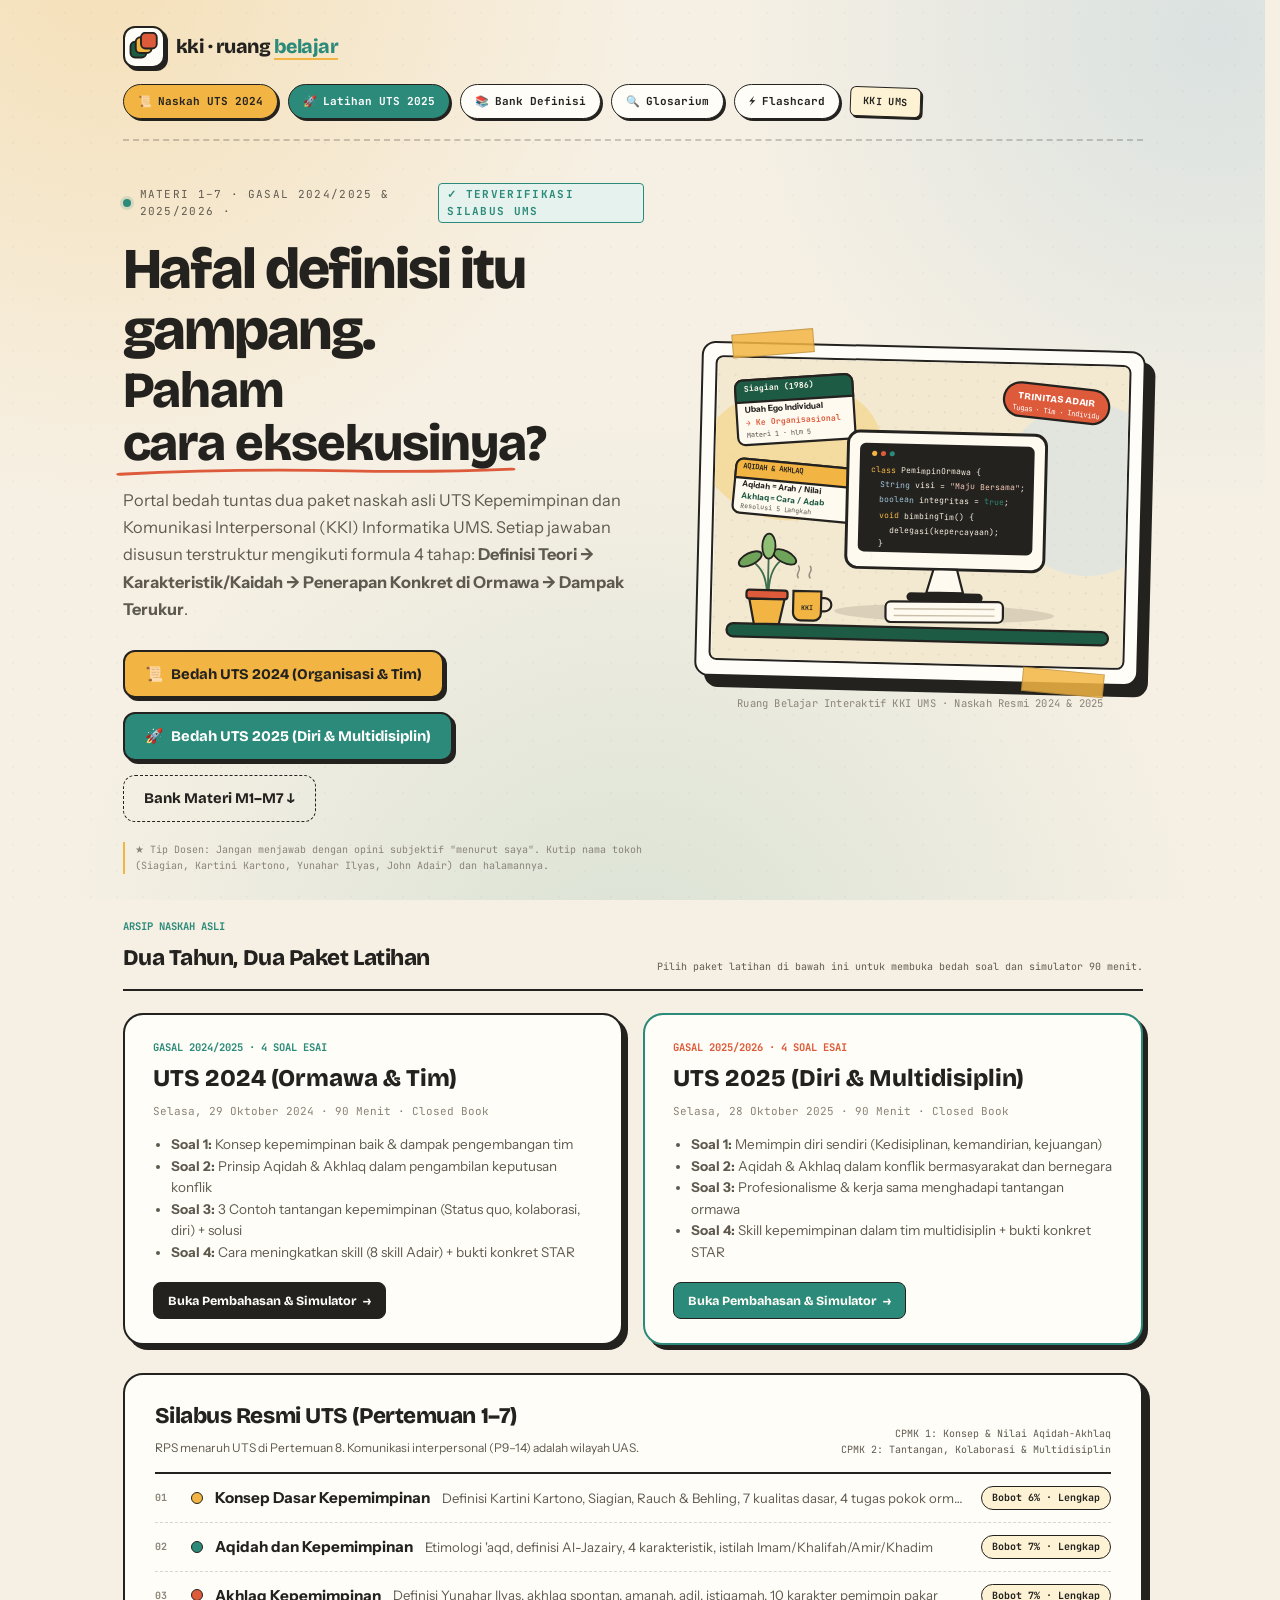
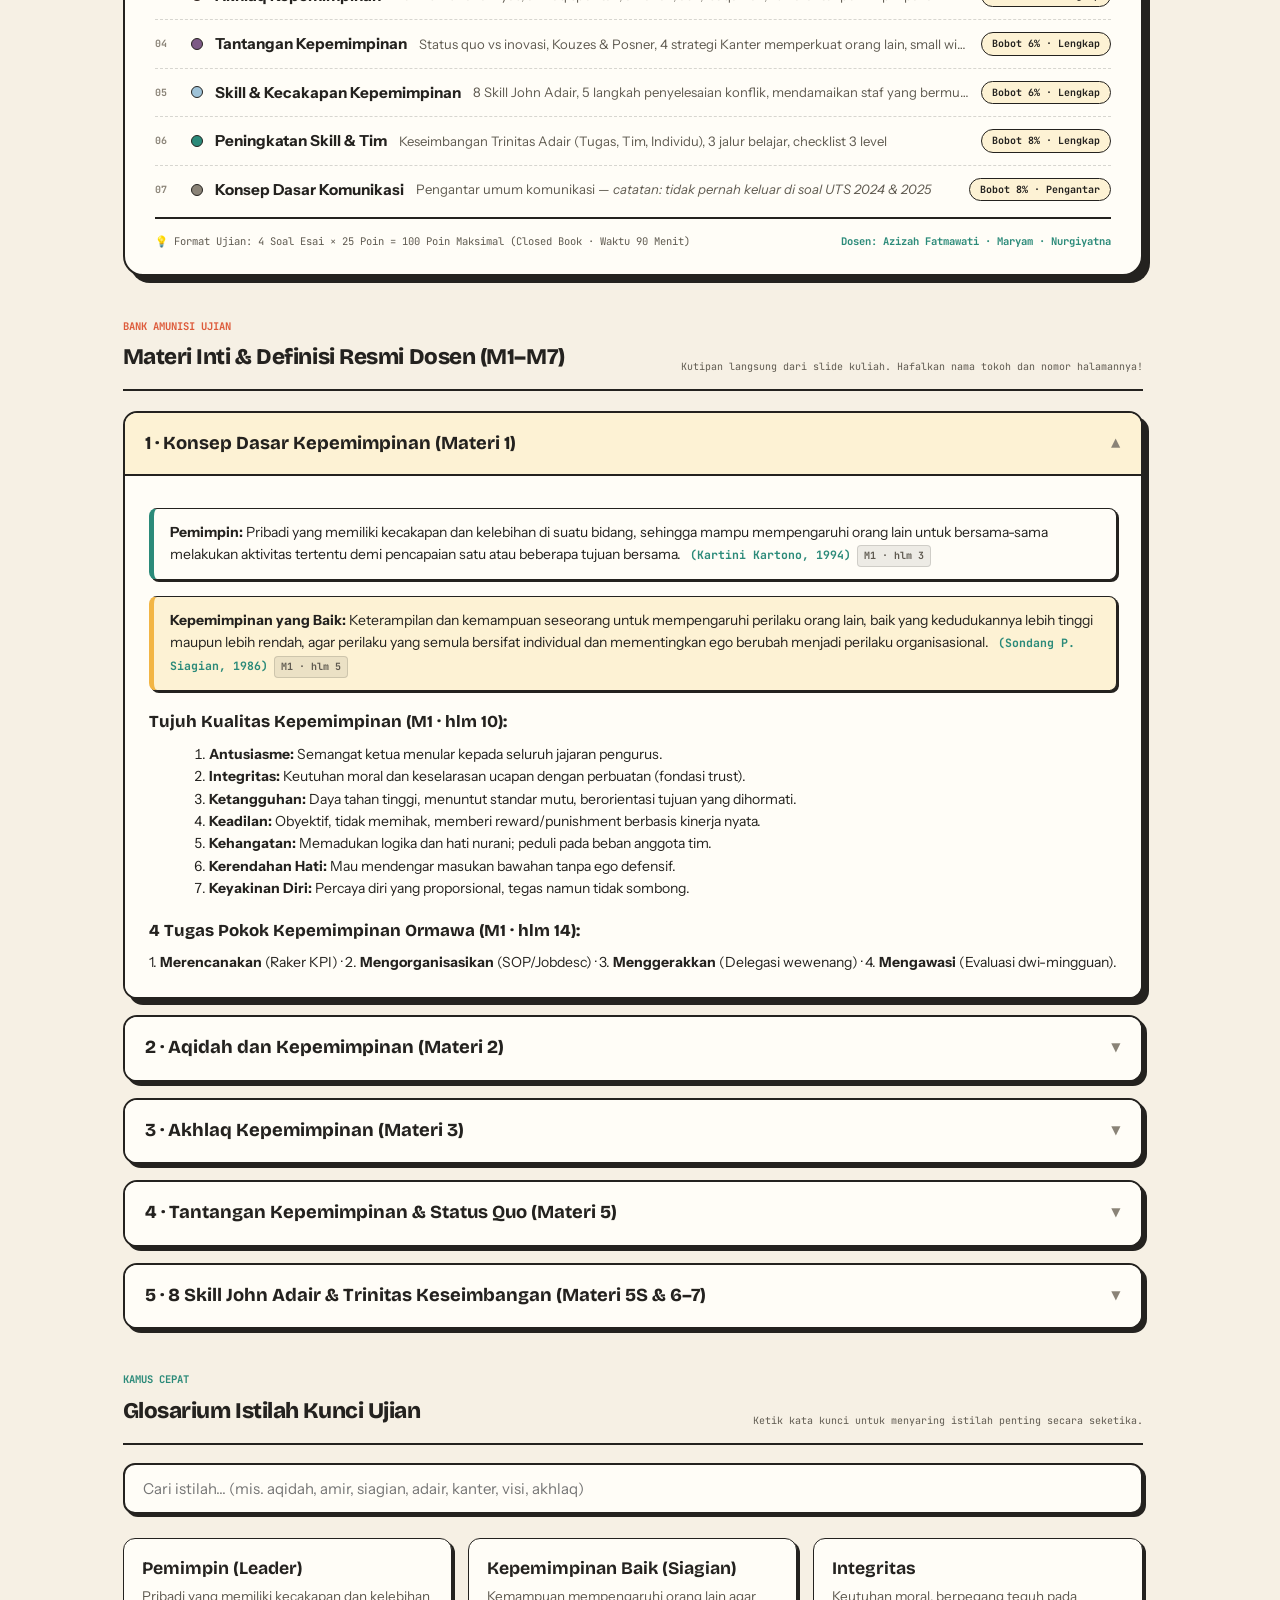
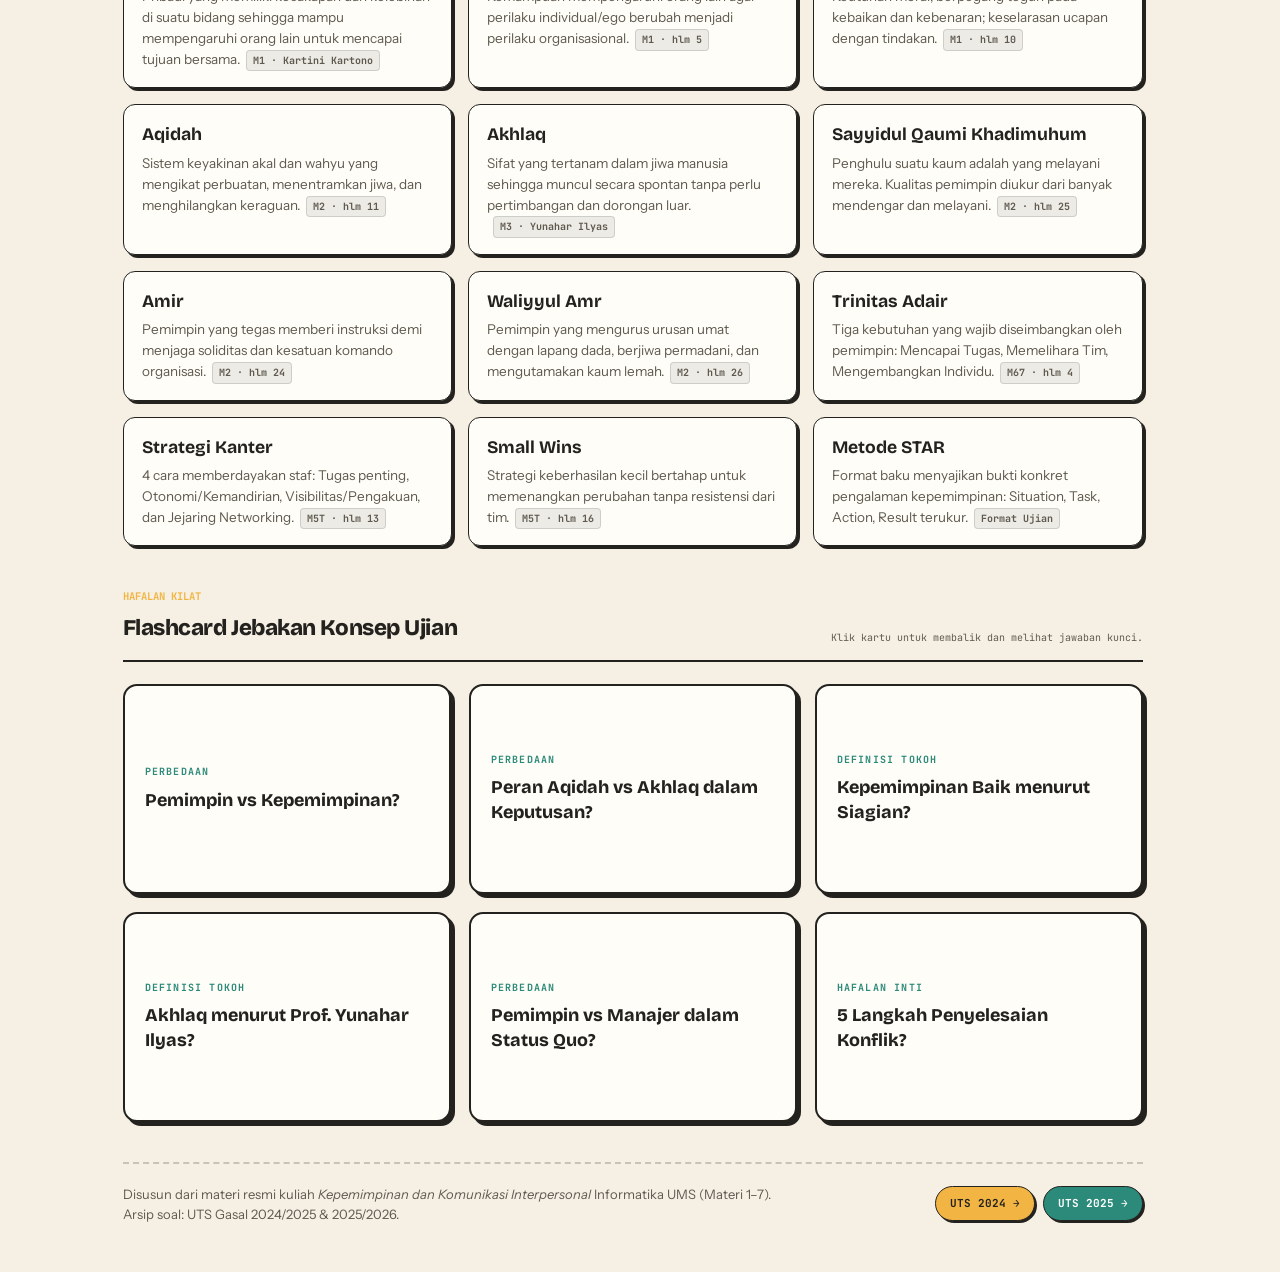
==== commit 0920d2ca: "feat: complete redesign of KKI website with studio paper neo-brutalist theme matching pemvis" ====
--- a/index.html
+++ b/index.html
@@ -1,452 +1,498 @@
 <!DOCTYPE html>
-<html lang="id" data-theme="light">
+<html lang="id">
 <head>
-<meta charset="UTF-8">
+<meta charset="utf-8">
 <meta name="viewport" content="width=device-width, initial-scale=1">
-<title>UTS Kepemimpinan &amp; Komunikasi Interpersonal — UMS</title>
-<meta name="description" content="Bedah tuntas soal UTS Kepemimpinan dan Komunikasi Interpersonal UMS 2024/2025 dan 2025/2026, dengan definisi langsung dari materi dosen.">
-<meta name="color-scheme" content="light dark">
+<title>Ruang Kepemimpinan — Latihan &amp; Bedah UTS KKI UMS</title>
+<meta name="description" content="Portal belajar dan bedah tuntas soal UTS Kepemimpinan dan Komunikasi Interpersonal (KKI) Informatika UMS. Dilengkapi naskah asli 2024 &amp; 2025, bank definisi M1–M7, simulator ujian, glosarium, dan flashcard interaktif.">
+<meta name="theme-color" content="#2b8a79">
+<meta name="author" content="voltakyy">
+<meta property="og:title" content="Ruang Kepemimpinan — Latihan &amp; Bedah UTS KKI UMS">
+<meta property="og:description" content="Bedah tuntas naskah asli UTS KKI UMS: Konsep Pemimpin, Aqidah &amp; Akhlaq dalam Konflik, Tantangan Status Quo, dan 8 Skill Adair.">
+<meta property="og:type" content="website">
+<meta property="og:url" content="https://voltakyy.github.io/belajar-uts-kepemimpinan/">
+<meta property="og:image" content="https://voltakyy.github.io/belajar-uts-kepemimpinan/favicon.svg">
+<meta name="twitter:card" content="summary">
+<link rel="canonical" href="https://voltakyy.github.io/belajar-uts-kepemimpinan/">
+<link rel="icon" href="favicon.svg" type="image/svg+xml">
+<link rel="preconnect" href="https://fonts.googleapis.com">
+<link rel="preconnect" href="https://fonts.gstatic.com" crossorigin>
+<link href="https://fonts.googleapis.com/css2?family=Bricolage+Grotesque:opsz,wght@12..96,400..800&family=Instrument+Sans:ital,wght@0,400..700;1,400..600&family=JetBrains+Mono:wght@400;500;600;700&display=swap" rel="stylesheet">
 <link rel="stylesheet" href="styles.css">
-<link rel="icon" href="data:image/svg+xml,<svg xmlns='http://www.w3.org/2000/svg' viewBox='0 0 100 100'><rect width='100' height='100' rx='22' fill='%231e5b45'/><text x='50' y='68' font-size='52' font-family='Georgia' fill='%23f6f2e9' text-anchor='middle'>K</text></svg>">
 </head>
 <body>
-
-<div class="topbar">
-  <div class="topbar-in">
-    <a class="brand" href="index.html"><span class="dot"></span><b>KKI</b><span class="full">/ UTS</span></a>
-    <nav class="nav" id="nav">
-      <a href="index.html" class="on">Beranda</a>
-      <a href="#peta">Peta UTS</a>
-      <a href="#materi">Materi</a>
-      <a href="uts-2024.html">UTS 2024</a>
-      <a href="uts-2025.html">UTS 2025</a>
-      <a href="#istilah">Istilah</a>
-      <a href="#flashcard">Flashcard</a>
-    </nav>
-    <button class="iconbtn" id="theme" title="Ganti tema terang/gelap" aria-label="Ganti tema">◐</button>
-  </div>
-</div>
-
-<header class="wrap hero">
-  <div class="eyebrow">Universitas Muhammadiyah Surakarta · Informatika</div>
-  <h1>Kepemimpinan &amp; <em>Komunikasi Interpersonal</em></h1>
-  <p class="sub">Bedah tuntas dua paket soal UTS — 2024/2025 dan 2025/2026 — dengan setiap definisi diambil langsung dari materi kuliah dosen.</p>
-  <div class="meta-strip">
-    <span class="chip">TIF3221206 · 2 SKS</span>
-    <span class="chip">Semester 1 · Gasal</span>
-    <span class="chip green">4 soal × 25 = 100</span>
-    <span class="chip">90 menit · close book</span>
-    <span class="chip gold">UTS = pertemuan 1–7</span>
-  </div>
-</header>
-
-<main class="wrap">
-
-<!-- ============ DUA HALAMAN SOAL ============ -->
-<section id="paket" style="padding-top:20px; border-top:none">
-  <div class="sec-head">
-    <div class="eyebrow">Pilih paket</div>
-    <h2>Dua tahun, dua halaman</h2>
-    <p class="lede">Soal 2024 dan 2025 punya karakter berbeda, jadi saya pisahkan. Mulai dari yang paling awal, lalu bandingkan pergeseran penekanannya.</p>
-  </div>
-
-  <div class="year-cards">
-    <a class="year-card" href="uts-2024.html">
-      <div class="yr">Gasal 2024/2025</div>
-      <h3>UTS 2024</h3>
-      <div class="dt">Selasa, 29 Oktober 2024 · 90 menit</div>
-      <ul>
-        <li>Konsep kepemimpinan &amp; pengembangan tim</li>
-        <li>Aqidah–akhlak dalam konflik</li>
-        <li>Tantangan kepemimpinan + solusi</li>
-        <li>Cara meningkatkan skill + bukti</li>
-      </ul>
-      <div class="go">Buka pembahasan</div>
+<a href="#main-content" class="skip-link">Lewati ke konten utama</a>
+
+<main class="shell" id="main-content">
+
+  <!-- ================= TOP HEADER ================= -->
+  <header class="site-head">
+    <a class="brand" href="index.html" aria-label="Ruang Kepemimpinan, kembali ke beranda">
+      <span class="brand-mark" aria-hidden="true">
+        <svg viewBox="0 0 40 40" width="40" height="40">
+          <rect x="2" y="13" width="21" height="21" rx="6" fill="#1e5b45" stroke="#24221f" stroke-width="2.5"/>
+          <rect x="9" y="7" width="21" height="21" rx="6" fill="#f2b544" stroke="#24221f" stroke-width="2.5"/>
+          <rect x="16" y="1" width="21" height="21" rx="6" fill="#dd5a3a" stroke="#24221f" stroke-width="2.5"/>
+        </svg>
+      </span>
+      <span class="brand-text">kki · ruang <em>belajar</em></span>
     </a>
-    <a class="year-card" href="uts-2025.html">
-      <div class="yr">Gasal 2025/2026</div>
-      <h3>UTS 2025</h3>
-      <div class="dt">Selasa, 28 Oktober 2025 · 90 menit</div>
-      <ul>
-        <li>Memimpin diri sendiri</li>
-        <li>Aqidah–akhlak dalam konflik bermasyarakat</li>
-        <li>Profesionalisme &amp; kerja sama di ormawa</li>
-        <li>Skill kepemimpinan tim multidisiplin</li>
-      </ul>
-      <div class="go">Buka pembahasan</div>
-    </a>
-  </div>
-</section>
-
-<!-- ============ PETA UTS ============ -->
-<section id="peta">
-  <div class="sec-head">
-    <div class="eyebrow">01 · Batas ujian</div>
-    <h2>Apa saja yang masuk UTS</h2>
-    <p class="lede">RPS menaruh UTS di <b>pertemuan 8</b>. Jadi yang diujikan hanya pertemuan 1–7. Materi komunikasi interpersonal (pertemuan 9–14) adalah wilayah <b>UAS</b> — jangan tertukar.</p>
-  </div>
-
-  <div class="card">
-    <div class="table-scroll">
-      <table class="tbl">
-        <thead><tr><th>#</th><th>Materi</th><th>Berkas sumber</th><th>Bobot</th><th>Status</th></tr></thead>
-        <tbody>
-          <tr><td class="num">1</td><td>Konsep dasar kepemimpinan</td><td><code>KKI_Materi1</code></td><td class="pct">6%</td><td class="ok">lengkap</td></tr>
-          <tr><td class="num">2</td><td>Aqidah dan Kepemimpinan</td><td><code>KKI_Materi2</code></td><td class="pct">7%</td><td class="ok">lengkap</td></tr>
-          <tr><td class="num">3</td><td>Akhlaq kepemimpinan</td><td><code>KKI_Materi3</code></td><td class="pct">7%</td><td class="ok">lengkap</td></tr>
-          <tr><td class="num">4</td><td>Tantangan Kepemimpinan</td><td><code>KKI_Materi5</code> (Tantangan)</td><td class="pct">6%</td><td class="ok">lengkap</td></tr>
-          <tr><td class="num">5</td><td>Skill / Kecakapan Kepemimpinan</td><td><code>KKI_Materi5</code> (Skill)</td><td class="pct">6%</td><td class="ok">lengkap</td></tr>
-          <tr><td class="num">6</td><td>Cara meningkatkan skill kepemimpinan</td><td><code>KKI_Materi67</code></td><td class="pct">8%</td><td class="ok">lengkap</td></tr>
-          <tr><td class="num">7</td><td>Konsep dasar komunikasi (umum)</td><td>—</td><td class="pct">8%</td><td class="no">slide belum ada</td></tr>
-          <tr><td class="num">8</td><td><b>UTS</b></td><td><code>SOAL KKI 2024</code> · <code>SOAL KKI 2025</code></td><td class="pct">—</td><td class="ok">2 arsip</td></tr>
-        </tbody>
-      </table>
-    </div>
-    <div class="note" style="margin-top:16px">
-      <b>Catatan jujur.</b> Pertemuan 7 belum ada slide-nya, dan <b>tidak satu pun soal UTS 2024 maupun 2025 menanyakannya</b>. Dua tahun berturut-turut soalnya murni kepemimpinan (CPMK 1 &amp; 2). Jadi bagian itu tidak saya karang di sini.
-    </div>
-  </div>
-
-  <div class="grid g3" style="margin-top:16px">
-    <div class="card" style="margin:0">
-      <div style="font-family:var(--mono);font-size:10.5px;letter-spacing:.12em;color:var(--muted);text-transform:uppercase">Format</div>
-      <div style="font-family:var(--serif);font-size:19px;margin-top:6px">4 esai × 25 poin</div>
-      <p style="margin:6px 0 0;font-size:14px;color:var(--ink-soft)">Tidak ada pilihan ganda. Tidak ada hitungan. Semua menuntut penjelasan + contoh.</p>
-    </div>
-    <div class="card" style="margin:0">
-      <div style="font-family:var(--mono);font-size:10.5px;letter-spacing:.12em;color:var(--muted);text-transform:uppercase">Pola</div>
-      <div style="font-family:var(--serif);font-size:19px;margin-top:6px">2 soal nyaris identik</div>
-      <p style="margin:6px 0 0;font-size:14px;color:var(--ink-soft)">Soal aqidah–akhlak dalam konflik dan soal cara meningkatkan skill muncul di kedua tahun.</p>
-    </div>
-    <div class="card" style="margin:0">
-      <div style="font-family:var(--mono);font-size:10.5px;letter-spacing:.12em;color:var(--muted);text-transform:uppercase">Jebakan</div>
-      <div style="font-family:var(--serif);font-size:19px;margin-top:6px">"Bukti konkret"</div>
-      <p style="margin:6px 0 0;font-size:14px;color:var(--ink-soft)">Kedua tahun memintanya. Menjawab teori saja berarti kehilangan ±10 poin per soal.</p>
-    </div>
-  </div>
-</section>
-
-<!-- ============ MATERI ============ -->
-<section id="materi">
-  <div class="sec-head">
-    <div class="eyebrow">02 · Bank definisi</div>
-    <h2>Materi inti &amp; definisi resmi</h2>
-    <p class="lede">Semua definisi di bawah dikutip dari slide dosen. Ini amunisi utama saat menjawab esai — sebutkan sumbernya, jangan hanya menulis "menurut saya".</p>
-  </div>
-
-  <details open>
-    <summary>1 · Konsep dasar kepemimpinan <span class="src">Materi 1</span></summary>
-    <div class="acc-body">
-      <div class="def"><b>Pemimpin</b> — pribadi yang memiliki kecakapan dan kelebihan di suatu bidang, sehingga mampu mempengaruhi orang lain untuk bersama-sama melakukan aktivitas tertentu demi pencapaian satu atau beberapa tujuan. <span class="who">(Kartini Kartono, 1994)</span><span class="src">M1 · hlm 3</span></div>
-      <div class="def"><b>Pemimpin</b> — seseorang yang memprakarsai tingkah laku sosial, mengatur, mengarahkan, mengorganisir, atau mengontrol usaha orang lain melalui prestise, kekuasaan, dan posisi; membimbing dengan kualitas persuasif dan penerimaan sukarela pengikut. <span class="who">(Henry Pratt Fairchild, 1994)</span><span class="src">M1 · hlm 3</span></div>
-      <div class="def"><b>Kepemimpinan</b> — proses mempengaruhi aktivitas kelompok yang diatur untuk mencapai tujuan bersama. <span class="who">(Rauch &amp; Behling, 1994)</span><span class="src">M1 · hlm 4</span></div>
-      <div class="def"><b>Kepemimpinan</b> — perilaku individu yang memimpin aktivitas-aktivitas kelompok ke suatu tujuan yang diinginkan bersama. <span class="who">(Hemphil &amp; Coons, 1957)</span><span class="src">M1 · hlm 4</span></div>
-      <div class="def"><b>Kepemimpinan</b> — kemampuan mengarahkan dan mempengaruhi bawahan, menggunakan orang lain untuk melaksanakan tugas tertentu dengan menciptakan suasana yang tepat agar bawahan bekerja sebaik mungkin. <span class="who">(James A. F. Stoner)</span><span class="src">M1 · hlm 4</span></div>
-      <div class="def"><b>Kepemimpinan</b> — keterampilan dan kemampuan mempengaruhi perilaku orang lain, baik yang kedudukannya lebih tinggi maupun lebih rendah, agar perilaku yang semula bersifat individual dan mementingkan ego berubah menjadi perilaku organisasional. <span class="who">(Sondang P. Siagian, 1986)</span><span class="src">M1 · hlm 5</span></div>
-      <div class="def"><b>Kepemimpinan</b> — kemampuan yang melekat pada diri seseorang yang memimpin, tergantung faktor internal maupun eksternal. <span class="who">(Winardi, 1990)</span><span class="src">M1 · hlm 5</span></div>
-
-      <div class="block-title">Perbedaan inti</div>
-      <ul>
-        <li><b>Pemimpin</b> = lakon, peran, atau ketua dalam sistem suatu organisasi/kelompok.</li>
-        <li><b>Kepemimpinan</b> = kemampuan yang dimiliki seseorang untuk mempengaruhi orang lain agar bekerja mencapai tujuan dan sasaran.<span class="src">M1 · hlm 7</span></li>
-      </ul>
-
-      <div class="block-title">Tujuh kualitas kepemimpinan</div>
-      <ol>
-        <li><b>Antusiasme</b> — tidak ada pemimpin tanpa antusiasme.</li>
-        <li><b>Integritas</b> — keutuhan pribadi, berpegang teguh pada nilai di luar diri (kebaikan &amp; kebenaran); membuat orang percaya.</li>
-        <li><b>Ketangguhan</b> — menuntut standar tinggi, ulet, punya tujuan untuk dihormati (tidak harus populer).</li>
-        <li><b>Keadilan</b> — tidak memihak, memberi penghargaan/hukuman atas kinerja tanpa pilih kasih.</li>
-        <li><b>Kehangatan</b> — hati dan pikiran terlibat, mencintai yang dikerjakan, peduli pada orang lain.</li>
-        <li><b>Kerendahan hati</b> — lawan kesombongan, mau mendengar, tanpa ego berlebihan.</li>
-        <li><b>Keyakinan</b> — percaya diri yang wajar, bukan kesombongan.<span class="src">M1 · hlm 10</span></li>
-      </ol>
-
-      <div class="block-title">Sumber otoritas, peran, fungsi, tugas</div>
-      <ul>
-        <li><b>Otoritas</b> berasal dari: posisi (jabatan, pangkat, penunjukan), kepribadian (pengaruh alami), pengetahuan (keterampilan teknis profesional).<span class="src">M1 · hlm 9</span></li>
-        <li><b>Peran</b>: mencari &amp; memberi informasi · mempengaruhi orang lain · membangun hubungan · membuat keputusan.<span class="src">M1 · hlm 12</span></li>
-        <li><b>Fungsi</b>: administrasi (formulasi kebijakan &amp; penyediaan fasilitas) dan top manajemen (planning, organizing, staffing, directing, commanding, controlling).<span class="src">M1 · hlm 13</span></li>
-        <li><b>Tugas</b>: merencanakan · mengorganisasikan · menggerakkan · mengawasi.<span class="src">M1 · hlm 14</span></li>
-      </ul>
-    </div>
-  </details>
-
-  <details>
-    <summary>2 · Aqidah dan kepemimpinan <span class="src">Materi 2</span></summary>
-    <div class="acc-body">
-      <div class="block-title">Tujuan penciptaan manusia</div>
-      <ol>
-        <li><b>Menjadi hamba Allah</b> — QS Az-Zāriyāt 56.<span class="src">M2 · hlm 4</span></li>
-        <li><b>Khalifah di muka bumi</b> — QS Al-Baqarah 30.<span class="src">M2 · hlm 5</span></li>
-        <li><b>Berdakwah</b> — QS Āli 'Imrān 110: amar ma'ruf, nahi munkar.<span class="src">M2 · hlm 6</span></li>
-      </ol>
-
-      <div class="def"><b>Aqidah (etimologis)</b> — dari kata Arab <i>'aqd</i> yang berarti ikatan, simpul, perjanjian, dan kokoh.<span class="src">M2 · hlm 7</span></div>
-      <div class="def"><b>Aqidah (istilah)</b> — sejumlah kebenaran yang dapat diterima secara umum (aksioma) oleh manusia berdasarkan akal, wahyu, dan fitrah; dipatrikan di dalam hati, diyakini keshahihan dan kebenarannya secara pasti, dan ditolak segala sesuatu yang bertentangan dengannya. <span class="who">(Al-Jazairy)</span><span class="src">M2 · hlm 8</span></div>
-      <div class="def"><b>Aqidah</b> — sistem keyakinan yang dapat diterima oleh akal dan wahyu, sehingga menghilangkan keraguan dan berdampak positif pada perbuatan bagi yang meyakininya.<span class="src">M2 · hlm 11</span></div>
-
-      <div class="block-title">Karakteristik aqidah Islam</div>
-      <ol>
-        <li>Kebenarannya dapat diterima akal dan wahyu.</li>
-        <li>Merupakan rangkaian tersistem yang mengikat perbuatan dan keyakinan.</li>
-        <li>Menentramkan jiwa bagi yang meyakininya.</li>
-        <li>Menghilangkan keragu-raguan dalam pikiran dan hati.<span class="src">M2 · hlm 12</span></li>
-      </ol>
-      <p><b>Sumber aqidah:</b> wahyu (Al-Qur'an &amp; Sunnah) dan akal (ilmu pengetahuan &amp; logika).<span class="src">M2 · hlm 13</span></p>
-
-      <div class="block-title">Istilah yang sering tertukar</div>
-      <ul>
-        <li><b>Iman</b> — keyakinan; diyakini dalam hati, diikrarkan melalui lisan, diaplikasikan melalui perbuatan.<span class="src">M2 · hlm 15</span></li>
-        <li><b>Tauhid</b> — dari <i>wahhada–yuwahhidu–tauhīdan</i> (mengesakan); mengesakan Allah sebagai satu-satunya Tuhan.<span class="src">M2 · hlm 16</span></li>
-        <li><b>Kalam</b> — ilmu yang membahas Tuhan beserta sifat dan karakteristik-Nya; identik dengan teologi (<i>theos</i> + <i>logos</i>).<span class="src">M2 · hlm 17</span></li>
-        <li><b>Ushuluddin</b> — <i>ushul</i> (dasar) + <i>din</i> (agama); ilmu yang membahas dasar-dasar agama, yaitu keimanan.<span class="src">M2 · hlm 18</span></li>
-      </ul>
-      <p><b>Model keyakinan:</b> <i>ainul yakin</i> (keyakinan karena kasat mata) dan <i>haqqul yakin</i> (keyakinan karena pembuktian).<span class="src">M2 · hlm 19</span></p>
-
-      <div class="block-title">Istilah pemimpin dalam Islam</div>
-      <ul>
-        <li><b>Imam</b> — berada di depan, dapat dijadikan teladan dan rujukan; menurunkan kata <i>umm</i> (ibu) dan <i>umat</i>, sehingga pemimpin sepatutnya berpihak dan mencintai umatnya.<span class="src">M2 · hlm 22</span></li>
-        <li><b>Khalifah</b> — pengganti; dituntut menyiapkan penerus, dan keberhasilannya diukur dari kemampuannya mencetak kader berkualitas.<span class="src">M2 · hlm 23</span></li>
-        <li><b>Amir</b> — dituntut tegas memberi instruksi; dua prajurit yang bekerja sama lebih baik daripada dua jenderal yang berseberangan.<span class="src">M2 · hlm 24</span></li>
-        <li><b>Ra'in &amp; khadim</b> — penggembala dan pelayan; <i>"Sayyidul qaumi khadimuhum"</i> — penghulu suatu kaum adalah yang melayani mereka. Kualitas pemimpin diukur dari <i>katsratul istimā' war ri'āyah</i> (banyak mendengar dan melayani), bukan banyak berorasi.<span class="src">M2 · hlm 25</span></li>
-        <li><b>Waliyyul amr</b> — mengurus urusan yang dipimpin dengan senang hati; berjiwa besar dan "berjiwa permadani", mengutamakan orang banyak terutama kaum lemah.<span class="src">M2 · hlm 26</span></li>
-      </ul>
-
-      <div class="block-title">Agar legal dan legitimed</div>
-      <ul>
-        <li>Di depan: <i>ing ngarso sung tuladha</i> — menjadi teladan dan rujukan.</li>
-        <li>Di tengah: <i>ing madya mangun karso</i> — membangun kelompok kerja.</li>
-        <li>Di belakang: <i>tut wuri handayani</i> — memberikan motivasi.<span class="src">M2 · hlm 27</span></li>
-      </ul>
-      <p><b>Peran aqidah dalam kepemimpinan:</b> aqidah kuat mendasari pelaksanaan amanah; kekuatan aqidah diperlukan untuk menghadapi tantangan dan menyelesaikan masalah; kondisi apa pun dilalui dengan ikhtiar dan tawakkal.<span class="src">M2 · hlm 28</span></p>
-    </div>
-  </details>
-
-  <details>
-    <summary>3 · Akhlaq kepemimpinan <span class="src">Materi 3</span></summary>
-    <div class="acc-body">
-      <div class="def"><b>Akhlaq (etimologis)</b> — bentuk jamak dari <i>khuluq</i>: budi pekerti, perangai, tingkah laku, dan tabiat. Berakar dari <i>khalaqa</i> (menciptakan), seakar dengan <i>khāliq</i> (pencipta), <i>makhlūq</i> (yang diciptakan), dan <i>khalq</i> (penciptaan).<span class="src">M3 · hlm 3</span></div>
-      <div class="def"><b>Akhlaq</b> — sifat yang tertanam dalam jiwa manusia, sehingga muncul secara spontan bilamana diperlukan, tanpa memerlukan pemikiran atau pertimbangan lebih dulu, serta tidak memerlukan dorongan dari luar. <span class="who">(Prof. Dr. Yunahar Ilyas, Lc., M.Ag.)</span><span class="src">M3 · hlm 4</span></div>
-      <p><b>Posisi akhlaq:</b> misi utama diutusnya Rasulullah ﷺ · inti keimanan · faktor terbanyak yang memasukkan manusia ke surga.<span class="src">M3 · hlm 5</span></p>
-
-      <div class="block-title">Ciri akhlaq</div>
-      <ol>
-        <li>Tolak ukur baik-buruknya adalah Al-Qur'an dan Sunnah.</li>
-        <li>Berlaku universal.</li>
-        <li>Sesuai dengan nilai-nilai kemanusiaan.</li>
-        <li>Dapat dijadikan parameter keimanan seseorang.</li>
-        <li>Sejalan dengan perkembangan ilmu pengetahuan.<span class="src">M3 · hlm 6</span></li>
-      </ol>
-      <p><b>Ruang lingkup:</b> <i>akhlāqul karīmah</i> vs <i>mazhmūmah</i>; akhlaq terhadap Khaliq dan terhadap makhluk — yang terbagi menjadi akhlaq terhadap Rasulullah, diri sendiri, keluarga, masyarakat, negara, dan alam semesta.<span class="src">M3 · hlm 7</span></p>
-
-      <div class="block-title">Sifat yang harus dimiliki pemimpin</div>
-      <ol>
-        <li><b>Rendah hati</b> — pemimpin tidak berbeda dari rakyat biasa, hanya didahulukan selangkah dan diberi kepercayaan; di pundaknya ada tanggung jawab berat.<span class="src">M3 · hlm 13</span></li>
-        <li><b>Terbuka pada kritik</b> — kritik sehat dan membangun; orang yang berani menunjukkan kekurangan pemimpin justru berpartisipasi sejati.<span class="src">M3 · hlm 14</span></li>
-        <li><b>Jujur &amp; memegang amanah</b> — amanah terhadap Allah, sesama makhluk, dan diri sendiri; Al-Ghazali membagi jujur menjadi enam: perkataan, kemauan, niat, memenuhi tekad, perbuatan, menegakkan kebenaran.<span class="src">M3 · hlm 15</span></li>
-        <li><b>Berlaku adil</b> — menimbang dan memperlakukan sesuatu dengan cara yang sama, tidak pincang, tanpa memandang orangnya.<span class="src">M3 · hlm 16</span></li>
-        <li><b>Komitmen dalam perjuangan</b> — konsisten dan istiqamah; halangan diatasi, bukan dielakkan.<span class="src">M3 · hlm 17</span></li>
-        <li><b>Ditaati &amp; proporsional</b> — berwibawa dan dipatuhi, tetapi siap mundur bila menyeleweng.<span class="src">M3 · hlm 18</span></li>
-        <li><b>Berbakti kepada Allah</b> — menghubungkan diri kepada-Nya; hasilnya keseimbangan dan istiqamah: ridha, syukur, sabar.<span class="src">M3 · hlm 19</span></li>
-      </ol>
-
-      <div class="block-title">Sepuluh karakter pemimpin (para pakar)</div>
-      <p><b>Jujur</b> (tulus &amp; berintegritas; perilaku manipulatif tidak menumbuhkan kepercayaan) · <b>Kompeten</b> (berbasis akal-fikiran, sikap, prinsip moral; tidak berdasarkan emosi) · <b>Berpandangan ke depan</b> (punya visi, obsesi, imajinasi) · <b>Menginspirasi</b> (kredibilitas &amp; orisinalitas) · <b>Cerdas</b> (gemar membaca, haus belajar) · <b>Adil</b> · <b>Berwawasan luas</b> (tekun mencapai tujuan meski berisiko) · <b>Berani</b> · <b>Lugas</b> (penilaian baik, keputusan tepat waktu) · <b>Imajinatif</b> (kreatif, inovatif, menemukan solusi baru).<span class="src">M3 · hlm 20–25</span></p>
-    </div>
-  </details>
-
-  <details>
-    <summary>4 · Tantangan kepemimpinan <span class="src">Materi 5 · Tantangan</span></summary>
-    <div class="acc-body">
-      <div class="def"><b>Tantangan pertama kepemimpinan</b> — membersihkan pada diri sendiri tradisi dan mitos tentang kepemimpinan.<span class="src">M5T · hlm 3</span></div>
-
-      <div class="block-title">Lima praktik dasar (Kouzes &amp; Posner)</div>
-      <ol>
-        <li>Menantang proses: mencari peluang, mencoba, mengambil risiko.</li>
-        <li>Menginspirasi visi bersama: menerawang masa depan, melibatkan orang lain.</li>
-        <li>Memungkinkan orang lain bertindak: menjalin kerja sama, memberdayakan.</li>
-        <li>Mencontohkan cara: memberi contoh, merancang keberhasilan kecil.</li>
-        <li>Memberi semangat: mengakui kontribusi, merayakan keberhasilan.<span class="src">M5T · hlm 6</span></li>
-      </ol>
-
-      <div class="def"><b>Visi</b> — imajinasi ideal dan unik/khas tentang masa depan; empat atributnya: berorientasi ke depan, imajinasi, ideal, unik.<span class="src">M5T · hlm 10</span></div>
-      <p><b>Yang diharapkan pengikut:</b> kredibilitas — jujur, kompeten, berpandangan jauh ke depan, menginspirasi. Tandanya: bangga menjadi bagian organisasi, membicarakannya, nilainya selaras, dan rasa memiliki yang kuat.<span class="src">M5T · hlm 7</span></p>
-
-      <div class="def"><b>Pemimpin vs manajer</b> — pemimpin: perubahan, inovasi, waktu bergerak, konflik. Manajer: kestabilan, harmoni, pemeliharaan, kepatuhan. Keduanya berbeda peran tetapi sama-sama esensial.<span class="src">M5T · hlm 8</span></div>
-
-      <p><b>Empat prinsip organisasi berkinerja:</b> berani mengambil risiko &amp; akuntabel · promosikan kesatuan, kepercayaan, kebanggaan, dedikasi · perlakukan orang dengan martabat, kejujuran, perhatian · bangun atmosfer komunikasi terbuka tanpa takut pembalasan.<span class="src">M5T · hlm 8</span></p>
-      <p><b>Iklim kerja sukses:</b> sistem imbalan yang pantas + kemauan mengambil risiko dan bereksperimen.<span class="src">M5T · hlm 9</span></p>
-      <p><b>Memperkuat orang lain (Kanter, 4 strategi):</b> beri pekerjaan penting · beri pertimbangan dan kemandirian · beri jarak pandang dan pengakuan · bangun hubungan dengan orang kuat, temukan sponsor dan pelatih.<span class="src">M5T · hlm 13</span></p>
-      <p><b>Keberhasilan kecil:</b> eksperimen kontinu · bagi tugas jadi bagian kecil · kurangi ke yang esensial · jangan paksa orang berubah sebelum merasa perlu.<span class="src">M5T · hlm 16</span></p>
-      <p><b>Merayakan keberhasilan:</b> fokus pada nilai utama · pengakuan umum dan terukur · libatkan diri sendiri.<span class="src">M5T · hlm 18</span></p>
-      <p><b>Tiga kategori belajar menjadi pemimpin:</b> trial &amp; error · orang · pendidikan. Honeywell: pengalaman kerja &amp; penugasan · hubungan · training formal.<span class="src">M5T · hlm 20</span></p>
-
-      <div class="def"><b>Pemimpin dilahirkan atau diciptakan?</b> Kouzes &amp; Posner percaya pemimpin itu <b>diciptakan</b> — lebih sehat dan produktif mengasumsikan setiap orang dapat belajar menjadi pemimpin.<span class="src">M5T · hlm 21</span></div>
-    </div>
-  </details>
-
-  <details>
-    <summary>5 · Skill / kecakapan kepemimpinan <span class="src">Materi 5 · Skill</span></summary>
-    <div class="acc-body">
-      <div class="def"><b>Kecakapan kepemimpinan</b> — kecakapan membuat keputusan yang tepat, sabar, bersikap positif dengan anggota tetapi tetap ada batasan, sehingga membuka komunikasi yang baik dan dihargai anggota agar mau bekerja sama mencapai tujuan.<span class="src">M5S · hlm 3</span></div>
-      <p><b>Contoh kecakapan:</b> cakap komunikasi · cakap membina dan mengarahkan · peka terhadap kebutuhan sekitar · <i>positive mindset</i>.<span class="src">M5S · hlm 4</span></p>
-      <p><b>Langkah <i>problem solving</i>:</b> positifitas · kejujuran · langkah demi langkah · jangan berlindung · akhiri kerugian.<span class="src">M5S · hlm 6</span></p>
-
-      <div class="def"><b>Penyelesaian konflik</b> — tetap tenang · cari tempat tertutup · tentukan isu sesungguhnya · hadapi masalah secara langsung · pecahkan masalahnya.<span class="src">M5S · hlm 7</span></div>
-      <p><b>Mendamaikan anggota yang bermusuhan:</b> kumpulkan secara kelompok · bantu berkomitmen kembali pada peran organisasional · beri penghargaan · bicara dengan setiap pribadi · beri waktu kelompok dipulihkan.<span class="src">M5S · hlm 8</span></p>
-
-      <div class="block-title">Delapan skill kepemimpinan (Adair)</div>
-      <ol>
-        <li><b>Mendefinisikan tugas</b> — tugas disaring menjadi tujuan yang jernih, konkret, terbatas waktu, realistis, menantang, dapat dievaluasi.</li>
-        <li><b>Perencanaan</b> — cari alternatif bersama orang lain; rencanakan kontinjensi; jawab apa, mengapa, kapan, bagaimana, di mana, siapa; uji rencana.</li>
-        <li><b>Pengarahan</b> — fungsi dasar, biasanya tatap muka; ciptakan suasana, promosikan kerja tim, kenali–dorong–motivasi individu.</li>
-        <li><b>Pengendalian</b> — hasil maksimal dengan sumber daya minimal; kendalikan diri lebih dulu; sistem kontrol sederhana &amp; efektif.</li>
-        <li><b>Mengevaluasi</b> — menilai konsekuensi, kinerja tim, dan melatih individu.</li>
-        <li><b>Memotivasi</b> — motivasi diri, pilih orang bermotivasi tinggi, target realistis-menantang, kemajuan memotivasi, imbalan adil, pengakuan.</li>
-        <li><b>Mengatur</b> — atur diri, waktu, delegasi; bangun dan pelihara tim; tata struktur &amp; proses.</li>
-        <li><b>Memberi contoh</b> — "menjalankan perkataan"; teladan verbal dan non-verbal; teladan buruk lebih diperhatikan daripada kebaikan.<span class="src">M5S · hlm 9–18</span></li>
-      </ol>
-    </div>
-  </details>
-
-  <details>
-    <summary>6 · Cara meningkatkan skill kepemimpinan <span class="src">Materi 6–7</span></summary>
-    <div class="acc-body">
-      <p><b>Dua sisi pengembangan:</b> organisasi harus memastikan punya kebijakan pengembangan potensi kepemimpinan; individu harus memastikan dirinya fokus pada pengembangan keterampilan.<span class="src">M67 · hlm 3</span></p>
-
-      <div class="def"><b>Cara berlatih</b> — berlatih, membaca, menganalisis, mengikuti contoh pemimpin yang baik, serta menilai, memantau, dan meningkatkan kinerja.<span class="src">M67 · hlm 3</span></div>
-      <div class="def"><b>Trinitas "suci" kepemimpinan</b> — mencapai tugas · membangun dan memelihara tim · mengembangkan individu.<span class="src">M67 · hlm 4</span></div>
-
-      <p><b>Kepemimpinan efektif (ICI, 1985):</b> arah jelas serta bekerja keras dan efektif · yakin pada kemampuan mencapai tantangan · percaya dan teridentifikasi dengan organisasi · bertahan saat keadaan sulit · menghormati dan mempercayai manajer · beradaptasi dengan dunia yang terus berubah.<span class="src">M67 · hlm 5</span></p>
-      <p><b>Pemimpin harus:</b> bertanggung jawab pribadi atas sumber daya manusia, keuangan, material · aktif menentukan arah dan menerima risiko · mengartikulasikan arah dan tujuan dengan jelas · memakai perilaku dan metode yang tepat untuk mendapat komitmen · mempertahankan standar kinerja pribadi tinggi dan menuntut hal yang sama dari orang lain.<span class="src">M67 · hlm 6</span></p>
-
-      <div class="def"><b>Tujuh peran pemimpin dalam membangun tim</b> — pemberi semangat · pengharmonis · pengkompromi · ekspeditur/penjaga gerbang · pembuat standar · pengamat/komentator kelompok · pengikut.<span class="src">M67 · hlm 10</span></div>
-
-      <div class="note"><b>Checklist tiga level</b> (M67 hlm 7–9) — 13 pertanyaan tentang <b>tugas</b>, 12 tentang <b>tim</b>, 16 tentang <b>individu</b>. Ini kerangka siap pakai untuk soal "apa yang harus dilakukan pemimpin": apakah tujuan tugas sudah jelas? apakah standar kinerja tim dipahami? apakah individu punya wewenang yang cukup?</div>
-    </div>
-  </details>
-</section>
-
-<!-- ============ ISTILAH ============ -->
-<section id="istilah">
-  <div class="sec-head">
-    <div class="eyebrow">03 · Glosarium</div>
-    <h2>Istilah kunci</h2>
-    <p class="lede">Definisi singkat yang harus bisa kamu ucapkan tanpa membaca. Ketik untuk menyaring.</p>
-  </div>
-
-  <input class="search" id="glsearch" type="search" placeholder="Cari istilah… (mis. aqidah, amir, visi)" aria-label="Cari istilah">
-
-  <div class="gl" id="gl">
-    <div class="gl-item"><b>Pemimpin</b>Pribadi yang memiliki kecakapan dan kelebihan di suatu bidang sehingga mampu mempengaruhi orang lain untuk mencapai tujuan bersama.<span class="src">M1 · Kartono</span></div>
-    <div class="gl-item"><b>Kepemimpinan</b>Proses mempengaruhi aktivitas kelompok yang diatur untuk mencapai tujuan bersama.<span class="src">M1 · Rauch &amp; Behling</span></div>
-    <div class="gl-item"><b>Kepemimpinan (Siagian)</b>Kemampuan mempengaruhi perilaku orang lain agar perilaku yang semula individual dan mementingkan ego berubah menjadi perilaku organisasional.<span class="src">M1 · hlm 5</span></div>
-    <div class="gl-item"><b>Integritas</b>Keutuhan pribadi dan berpegang teguh pada nilai di luar diri — terutama kebaikan dan kebenaran; kualitas yang membuat orang percaya.<span class="src">M1 · hlm 10</span></div>
-    <div class="gl-item"><b>Otoritas</b>Dapat bersumber dari posisi (jabatan/pangkat), kepribadian (pengaruh alami), dan pengetahuan (keterampilan teknis).<span class="src">M1 · hlm 9</span></div>
-    <div class="gl-item"><b>Aqidah</b>Sistem keyakinan yang dapat diterima akal dan wahyu, menghilangkan keraguan, dan berdampak positif pada perbuatan.<span class="src">M2 · hlm 11</span></div>
-    <div class="gl-item"><b>Iman</b>Keyakinan yang diyakini dalam hati, diikrarkan melalui lisan, dan diaplikasikan melalui perbuatan.<span class="src">M2 · hlm 15</span></div>
-    <div class="gl-item"><b>Tauhid</b>Mengesakan Allah sebagai satu-satunya Tuhan.<span class="src">M2 · hlm 16</span></div>
-    <div class="gl-item"><b>Kalam</b>Ilmu yang membahas Tuhan beserta sifat dan karakteristik-Nya; identik dengan teologi.<span class="src">M2 · hlm 17</span></div>
-    <div class="gl-item"><b>Ushuluddin</b>Ilmu yang membahas dasar-dasar agama, yaitu keimanan.<span class="src">M2 · hlm 18</span></div>
-    <div class="gl-item"><b>Ainul yakin</b>Keyakinan yang muncul karena kasat mata.<span class="src">M2 · hlm 19</span></div>
-    <div class="gl-item"><b>Haqqul yakin</b>Keyakinan yang muncul karena pembuktian.<span class="src">M2 · hlm 19</span></div>
-    <div class="gl-item"><b>Imam</b>Berada di depan, dapat dijadikan teladan dan rujukan; menurunkan kata <i>umm</i> (ibu) dan <i>umat</i>.<span class="src">M2 · hlm 22</span></div>
-    <div class="gl-item"><b>Khalifah</b>Pengganti; dituntut menyiapkan penerus dan mencetak kader berkualitas.<span class="src">M2 · hlm 23</span></div>
-    <div class="gl-item"><b>Amir</b>Pemimpin yang tegas dalam memberi instruksi; komando yang tidak berfungsi membuat kepemimpinan tidak efektif.<span class="src">M2 · hlm 24</span></div>
-    <div class="gl-item"><b>Ra'in &amp; khadim</b>Penggembala dan pelayan — <i>sayyidul qaumi khadimuhum</i>, penghulu suatu kaum adalah yang melayani mereka.<span class="src">M2 · hlm 25</span></div>
-    <div class="gl-item"><b>Waliyyul amr</b>Pemimpin yang dengan senang hati mengurus urusan yang dipimpinnya; berjiwa besar dan mengutamakan kaum lemah.<span class="src">M2 · hlm 26</span></div>
-    <div class="gl-item"><b>Akhlaq</b>Sifat yang tertanam dalam jiwa sehingga muncul spontan tanpa pemikiran lebih dulu dan tanpa dorongan dari luar.<span class="src">M3 · Yunahar Ilyas</span></div>
-    <div class="gl-item"><b>Akhlāqul karīmah</b>Akhlaq yang mulia — membuat pemiliknya disukai dan diteladani.<span class="src">M3 · hlm 7</span></div>
-    <div class="gl-item"><b>Amanah</b>Tanggung jawab yang dipelihara terhadap Allah, sesama makhluk, dan diri sendiri.<span class="src">M3 · hlm 15</span></div>
-    <div class="gl-item"><b>Istiqamah</b>Konsisten dan terus-menerus dalam perjuangan; halangan diatasi, bukan dielakkan.<span class="src">M3 · hlm 17</span></div>
-    <div class="gl-item"><b>Visi</b>Imajinasi ideal dan unik tentang masa depan; berorientasi ke depan, imajinatif, ideal, unik.<span class="src">M5T · hlm 10</span></div>
-    <div class="gl-item"><b>Kredibilitas</b>Jujur, kompeten, berpandangan jauh ke depan, dan menginspirasi — syarat dihormati pengikut.<span class="src">M5T · hlm 7</span></div>
-    <div class="gl-item"><b>Keberhasilan kecil</b>Strategi perubahan bertahap: eksperimen kontinu, pecah tugas, ambil yang esensial, jangan paksa orang berubah.<span class="src">M5T · hlm 16</span></div>
-    <div class="gl-item"><b>Trinitas kepemimpinan</b>Mencapai tugas, membangun dan memelihara tim, mengembangkan individu.<span class="src">M67 · hlm 4</span></div>
-    <div class="gl-item"><b>Ing ngarso sung tuladha</b>Di depan menjadi teladan dan rujukan.<span class="src">M2 · hlm 27</span></div>
-    <div class="gl-item"><b>Ing madya mangun karso</b>Di tengah membangun kelompok kerja.<span class="src">M2 · hlm 27</span></div>
-    <div class="gl-item"><b>Tut wuri handayani</b>Di belakang memberikan motivasi.<span class="src">M2 · hlm 27</span></div>
-  </div>
-</section>
-
-<!-- ============ FLASHCARD ============ -->
-<section id="flashcard">
-  <div class="sec-head">
-    <div class="eyebrow">04 · Hafalan cepat</div>
-    <h2>Flashcard jebakan</h2>
-    <p class="lede">Pasangan yang paling sering tertukar saat ujian. Klik kartu untuk membalik.</p>
-  </div>
-
-  <div class="fc-wrap">
-    <button class="fc"><div class="fc-in">
-      <div class="fc-face"><div class="tag">Beda</div><div class="q">Pemimpin vs kepemimpinan?</div></div>
-      <div class="fc-face fc-back"><div class="q"><b>Pemimpin</b> = lakon/peran/ketua dalam sistem organisasi. <b>Kepemimpinan</b> = kemampuan mempengaruhi orang lain agar bekerja mencapai tujuan.</div></div>
-    </div></button>
-
-    <button class="fc"><div class="fc-in">
-      <div class="fc-face"><div class="tag">Beda</div><div class="q">Aqidah vs iman?</div></div>
-      <div class="fc-face fc-back"><div class="q"><b>Aqidah</b> = sistem keyakinan yang diterima akal &amp; wahyu, menghilangkan keraguan. <b>Iman</b> = diyakini hati, diikrarkan lisan, diaplikasikan perbuatan.</div></div>
-    </div></button>
-
-    <button class="fc"><div class="fc-in">
-      <div class="fc-face"><div class="tag">Beda</div><div class="q">Tauhid vs ushuluddin?</div></div>
-      <div class="fc-face fc-back"><div class="q"><b>Tauhid</b> = mengesakan Allah. <b>Ushuluddin</b> = ilmu tentang dasar-dasar agama (keimanan). Ushul = dasar, din = agama.</div></div>
-    </div></button>
-
-    <button class="fc"><div class="fc-in">
-      <div class="fc-face"><div class="tag">Beda</div><div class="q">Ainul yakin vs haqqul yakin?</div></div>
-      <div class="fc-face fc-back"><div class="q"><b>Ainul yakin</b> = karena kasat mata. <b>Haqqul yakin</b> = karena pembuktian.</div></div>
-    </div></button>
-
-    <button class="fc"><div class="fc-in">
-      <div class="fc-face"><div class="tag">Definisi</div><div class="q">Akhlaq menurut Yunahar Ilyas?</div></div>
-      <div class="fc-face fc-back"><div class="q">Sifat yang tertanam dalam jiwa, muncul spontan bila diperlukan, tanpa pemikiran lebih dulu, dan tanpa dorongan dari luar.</div></div>
-    </div></button>
-
-    <button class="fc"><div class="fc-in">
-      <div class="fc-face"><div class="tag">Gaya</div><div class="q">Transaksional vs transformasional?</div></div>
-      <div class="fc-face fc-back"><div class="q"><b>Transaksional</b> = imbalan &amp; hukuman. <b>Transformasional</b> = menginspirasi perubahan positif melampaui imbalan.</div></div>
-    </div></button>
-
-    <button class="fc"><div class="fc-in">
-      <div class="fc-face"><div class="tag">Gaya</div><div class="q">Laissez-faire vs demokratis?</div></div>
-      <div class="fc-face fc-back"><div class="q"><b>Laissez-faire</b> = lepas tangan, tanpa koordinasi &amp; pengawasan. <b>Demokratis</b> = pemimpin aktif, terbuka, mengutamakan musyawarah.</div></div>
-    </div></button>
-
-    <button class="fc"><div class="fc-in">
-      <div class="fc-face"><div class="tag">Beda</div><div class="q">Pemimpin vs manajer?</div></div>
-      <div class="fc-face fc-back"><div class="q">Pemimpin: perubahan, inovasi, konflik. Manajer: kestabilan, harmoni, pemeliharaan, kepatuhan. Keduanya esensial.</div></div>
-    </div></button>
-
-    <button class="fc"><div class="fc-in">
-      <div class="fc-face"><div class="tag">Beda</div><div class="q">Ra'in &amp; khadim vs amir?</div></div>
-      <div class="fc-face fc-back"><div class="q"><b>Ra'in/khadim</b> = penggembala &amp; pelayan (banyak mendengar dan melayani). <b>Amir</b> = tegas memberi instruksi.</div></div>
-    </div></button>
-
-    <button class="fc"><div class="fc-in">
-      <div class="fc-face"><div class="tag">Hafalan</div><div class="q">Tujuh kualitas kepemimpinan?</div></div>
-      <div class="fc-face fc-back"><div class="q">Antusiasme · integritas · ketangguhan · keadilan · kehangatan · kerendahan hati · keyakinan.</div></div>
-    </div></button>
-
-    <button class="fc"><div class="fc-in">
-      <div class="fc-face"><div class="tag">Hafalan</div><div class="q">Lima praktik Kouzes &amp; Posner?</div></div>
-      <div class="fc-face fc-back"><div class="q">Menantang proses · menginspirasi visi bersama · memungkinkan orang lain bertindak · mencontohkan cara · memberi semangat.</div></div>
-    </div></button>
-
-    <button class="fc"><div class="fc-in">
-      <div class="fc-face"><div class="tag">Hafalan</div><div class="q">Lima langkah penyelesaian konflik?</div></div>
-      <div class="fc-face fc-back"><div class="q">Tetap tenang · cari tempat tertutup · tentukan isu sesungguhnya · hadapi langsung · pecahkan masalahnya.</div></div>
-    </div></button>
-  </div>
-</section>
+
+    <div class="head-meta">
+      <a href="uts-2024.html" class="nav-pill" style="background:var(--mustard);" title="Buka Pembahasan UTS 2024">
+        <span>📜</span> Naskah UTS 2024
+      </a>
+      <a href="uts-2025.html" class="nav-pill" style="background:var(--teal); color:#fff;" title="Buka Pembahasan UTS 2025">
+        <span>🚀</span> Latihan UTS 2025
+      </a>
+      <a href="#materi" class="nav-pill" title="Ke Bank Definisi">
+        <span>📚</span> Bank Definisi
+      </a>
+      <a href="#istilah" class="nav-pill" title="Ke Glosarium Istilah">
+        <span>🔍</span> Glosarium
+      </a>
+      <a href="#flashcard" class="nav-pill" title="Ke Flashcard">
+        <span>⚡</span> Flashcard
+      </a>
+      <span class="stamp-badge">KKI UMS</span>
+    </div>
+  </header>
+
+  <!-- ================= HERO SECTION ================= -->
+  <section class="hero">
+    <div class="hero-copy">
+      <p class="kicker"><span class="kicker-dot" aria-hidden="true"></span> Materi 1–7 · Gasal 2024/2025 &amp; 2025/2026 · <span style="background:var(--teal-soft); color:var(--teal); padding:2px 8px; border-radius:4px; font-weight:700; border:1px solid var(--teal);">✓ Terverifikasi Silabus UMS</span></p>
+      
+      <h1>
+        <span class="h1-lead">Hafal definisi itu gampang.</span>
+        <span class="h1-question">Paham <span class="marked">cara eksekusinya<svg viewBox="0 0 260 16" preserveAspectRatio="none" aria-hidden="true"><path d="M4 11c48-7 98-9 146-6 38 2 72 1 106-3" fill="none" stroke="#dd5a3a" stroke-width="5" stroke-linecap="round"/></svg></span>?</span>
+      </h1>
+      
+      <p class="lede">
+        Portal bedah tuntas dua paket naskah asli UTS Kepemimpinan dan Komunikasi Interpersonal (KKI) Informatika UMS. Setiap jawaban disusun terstruktur mengikuti formula 4 tahap: <b>Definisi Teori → Karakteristik/Kaidah → Penerapan Konkret di Ormawa → Dampak Terukur</b>.
+      </p>
+
+      <div class="hero-actions">
+        <a href="uts-2024.html" class="btn btn-primary">
+          <span>📜</span> Bedah UTS 2024 (Organisasi &amp; Tim)
+        </a>
+        <a href="uts-2025.html" class="btn btn-teal">
+          <span>🚀</span> Bedah UTS 2025 (Diri &amp; Multidisiplin)
+        </a>
+        <a href="#materi" class="btn btn-ghost" style="border:1.5px dashed var(--ink);">
+          Bank Materi M1–M7 ↓
+        </a>
+      </div>
+
+      <div class="cta-note" style="margin-top:20px;">
+        ★ Tip Dosen: Jangan menjawab dengan opini subjektif "menurut saya". Kutip nama tokoh (Siagian, Kartini Kartono, Yunahar Ilyas, John Adair) dan halamannya.
+      </div>
+    </div>
+
+    <figure class="hero-figure">
+      <div class="polaroid">
+        <svg viewBox="0 0 560 410" width="560" height="410" role="img" aria-labelledby="figKkiTitle" style="aspect-ratio: 560 / 410;">
+          <title id="figKkiTitle">Ilustrasi kepemimpinan dan kolaborasi tim</title>
+          <defs>
+            <pattern id="dotGridKki" width="22" height="22" patternUnits="userSpaceOnUse">
+              <circle cx="2" cy="2" r="1.3" fill="rgba(36,34,31,.16)"/>
+            </pattern>
+          </defs>
+
+          <rect width="560" height="410" fill="#f3e8d0"/>
+          <rect width="560" height="410" fill="url(#dotGridKki)" opacity=".55"/>
+          <path d="M-30 128C10 36 132 6 196 58c56 45 24 122-38 150-68 30-152 6-188-80Z" fill="#f6d488" opacity=".65"/>
+          <circle cx="506" cy="168" r="118" fill="#cfe3ec" opacity=".5"/>
+
+          <!-- Kartu Definisi Siagian -->
+          <g transform="translate(26 26) rotate(-5 70 40)">
+            <rect width="160" height="88" rx="10" fill="#fffaf0" stroke="#24221f" stroke-width="3"/>
+            <path d="M0 10A10 10 0 0 1 10 0h140a10 10 0 0 1 10 10v20H0Z" fill="#1e5b45" stroke="#24221f" stroke-width="3"/>
+            <text x="12" y="15" font-family="'JetBrains Mono',monospace" font-size="11" font-weight="700" fill="#fffaf0">Siagian (1986)</text>
+            <text x="12" y="44" font-family="'Instrument Sans',sans-serif" font-size="11.5" font-weight="700" fill="#24221f">Ubah Ego Individual</text>
+            <text x="12" y="62" font-family="'JetBrains Mono',monospace" font-size="11" font-weight="700" fill="#dd5a3a">→ Ke Organisasional</text>
+            <text x="12" y="78" font-family="'JetBrains Mono',monospace" font-size="9.5" fill="#5b564c">Materi 1 · hlm 5</text>
+          </g>
+
+          <!-- Kartu Aqidah Akhlaq -->
+          <g transform="translate(26 142) rotate(4 75 35)">
+            <rect width="168" height="74" rx="10" fill="#fffaf0" stroke="#24221f" stroke-width="3"/>
+            <path d="M0 10A10 10 0 0 1 10 0h148a10 10 0 0 1 10 10v16H0Z" fill="#f2b544" stroke="#24221f" stroke-width="3"/>
+            <text x="10" y="13" font-family="'JetBrains Mono',monospace" font-size="10" font-weight="700" fill="#24221f">AQIDAH &amp; AKHLAQ</text>
+            <text x="10" y="38" font-family="'Instrument Sans',sans-serif" font-size="11" font-weight="700" fill="#24221f">Aqidah = Arah / Nilai</text>
+            <text x="10" y="54" font-family="'Instrument Sans',sans-serif" font-size="11" font-weight="700" fill="#1e5b45">Akhlaq = Cara / Adab</text>
+            <text x="10" y="67" font-family="'JetBrains Mono',monospace" font-size="9" fill="#5b564c">Resolusi 5 Langkah</text>
+          </g>
+
+          <!-- Badge Adair Trinity -->
+          <g transform="translate(390 28) rotate(5 65 25)">
+            <rect width="144" height="46" rx="23" fill="#dd5a3a" stroke="#24221f" stroke-width="3"/>
+            <text x="72" y="22" font-family="'Bricolage Grotesque',sans-serif" font-size="13" font-weight="800" fill="#fff" text-anchor="middle">TRINITAS ADAIR</text>
+            <text x="72" y="38" font-family="'JetBrains Mono',monospace" font-size="10" fill="#fff" text-anchor="middle">Tugas · Tim · Individu</text>
+          </g>
+
+          <!-- Meja Rapat Utama -->
+          <ellipse cx="316" cy="342" rx="150" ry="12" fill="rgba(36,34,31,.12)"/>
+          <rect x="180" y="96" width="270" height="186" rx="16" fill="#fffaf0" stroke="#24221f" stroke-width="4"/>
+          <rect x="196" y="112" width="238" height="148" rx="8" fill="#24221f"/>
+          <circle cx="216" cy="126" r="3.5" fill="#f2b544"/>
+          <circle cx="228" cy="126" r="3.5" fill="#dd5a3a"/>
+          <circle cx="240" cy="126" r="3.5" fill="#2b8a79"/>
+          
+          <g font-family="'JetBrains Mono',monospace" font-size="11">
+            <text x="212" y="152" fill="#f3ecdc"><tspan fill="#f2b544">class</tspan> PemimpinOrmawa {</text>
+            <text x="224" y="172" fill="#f3ecdc"><tspan fill="#9fc3d8">String</tspan> visi = <tspan fill="#f3c9b8">"Maju Bersama"</tspan>;</text>
+            <text x="224" y="192" fill="#f3ecdc"><tspan fill="#9fc3d8">boolean</tspan> integritas = <tspan fill="#2b8a79">true</tspan>;</text>
+            <text x="224" y="214" fill="#f3ecdc"><tspan fill="#f2b544">void</tspan> bimbingTim() {</text>
+            <text x="238" y="234" fill="#f3ecdc">delegasi(kepercayaan);</text>
+            <text x="224" y="252" fill="#f3ecdc">}</text>
+            <text x="212" y="270" fill="#f3ecdc">}</text>
+          </g>
+
+          <!-- Monitor Stand -->
+          <path d="M300 282h32l9 32h-50Z" fill="#fffaf0" stroke="#24221f" stroke-width="3"/>
+          <rect x="264" y="314" width="104" height="12" rx="6" fill="#24221f"/>
+
+          <!-- Papan Action Items -->
+          <g transform="rotate(-1 316 340)">
+            <rect x="236" y="326" width="160" height="28" rx="7" fill="#fffaf0" stroke="#24221f" stroke-width="3"/>
+            <path d="M248 336h136M248 345h136" stroke="#c9bfa9" stroke-width="2" stroke-linecap="round"/>
+          </g>
+
+          <!-- Meja -->
+          <rect x="20" y="362" width="520" height="18" rx="9" fill="#1e5b45" stroke="#24221f" stroke-width="3"/>
+
+          <!-- Cangkir Kopi Pemimpin -->
+          <g transform="translate(110 316)">
+            <path d="M6-18c-5-6 5-9 0-16M22-18c-5-6 5-9 0-16" fill="none" stroke="#24221f" stroke-width="2" stroke-linecap="round" opacity=".45"/>
+            <path d="M0 0h38v30a10 10 0 0 1-10 10H10A10 10 0 0 1 0 30Z" fill="#f2b544" stroke="#24221f" stroke-width="3"/>
+            <path d="M38 9h5a9 9 0 0 1 0 18h-5" fill="none" stroke="#24221f" stroke-width="3"/>
+            <text x="19" y="26" text-anchor="middle" font-family="'JetBrains Mono',monospace" font-size="9" font-weight="700" fill="#24221f">KKI</text>
+          </g>
+
+          <!-- Tanaman Meja -->
+          <g>
+            <path d="M74 320c-2-24-8-34-22-44M76 318c1-26 8-38 20-46M75 320c0-30 0-46 0-58" fill="none" stroke="#3f6f4f" stroke-width="2.5" stroke-linecap="round"/>
+            <ellipse cx="50" cy="274" rx="17" ry="8" transform="rotate(-28 50 274)" fill="#6fa35a" stroke="#24221f" stroke-width="2.5"/>
+            <ellipse cx="97" cy="270" rx="17" ry="8" transform="rotate(26 97 270)" fill="#6fa35a" stroke="#24221f" stroke-width="2.5"/>
+            <ellipse cx="75" cy="256" rx="9" ry="17" fill="#8fbf74" stroke="#24221f" stroke-width="2.5"/>
+            <rect x="46" y="316" width="56" height="12" rx="4" fill="#dd5a3a" stroke="#24221f" stroke-width="3"/>
+            <path d="M50 328h48l-7 34H57Z" fill="#f2b544" stroke="#24221f" stroke-width="3"/>
+          </g>
+        </svg>
+      </div>
+      <figcaption>Ruang Belajar Interaktif KKI UMS · Naskah Resmi 2024 &amp; 2025</figcaption>
+    </figure>
+  </section>
+
+  <!-- ================= DUA TAHUN DUA PAKET ================= -->
+  <section id="paket">
+    <div class="syllabus-head" style="margin-bottom:20px;">
+      <div>
+        <span style="font-family:var(--mono); font-size:10.5px; font-weight:700; color:var(--teal); text-transform:uppercase;">Arsip Naskah Asli</span>
+        <h2 style="margin:4px 0 0;">Dua Tahun, Dua Paket Latihan</h2>
+      </div>
+      <p>Pilih paket latihan di bawah ini untuk membuka bedah soal dan simulator 90 menit.</p>
+    </div>
+
+    <div class="year-cards">
+      <!-- Paket UTS 2024 -->
+      <a class="year-card" href="uts-2024.html">
+        <div class="yr">Gasal 2024/2025 · 4 Soal Esai</div>
+        <h3>UTS 2024 (Ormawa &amp; Tim)</h3>
+        <div class="dt">Selasa, 29 Oktober 2024 · 90 Menit · Closed Book</div>
+        <ul>
+          <li><b>Soal 1:</b> Konsep kepemimpinan baik &amp; dampak pengembangan tim</li>
+          <li><b>Soal 2:</b> Prinsip Aqidah &amp; Akhlaq dalam pengambilan keputusan konflik</li>
+          <li><b>Soal 3:</b> 3 Contoh tantangan kepemimpinan (Status quo, kolaborasi, diri) + solusi</li>
+          <li><b>Soal 4:</b> Cara meningkatkan skill (8 skill Adair) + bukti konkret STAR</li>
+        </ul>
+        <div class="go">Buka Pembahasan &amp; Simulator <span>→</span></div>
+      </a>
+
+      <!-- Paket UTS 2025 -->
+      <a class="year-card" href="uts-2025.html" style="border-color:var(--teal);">
+        <div class="yr" style="color:var(--tomato);">Gasal 2025/2026 · 4 Soal Esai</div>
+        <h3>UTS 2025 (Diri &amp; Multidisiplin)</h3>
+        <div class="dt">Selasa, 28 Oktober 2025 · 90 Menit · Closed Book</div>
+        <ul>
+          <li><b>Soal 1:</b> Memimpin diri sendiri (Kedisiplinan, kemandirian, kejuangan)</li>
+          <li><b>Soal 2:</b> Aqidah &amp; Akhlaq dalam konflik bermasyarakat dan bernegara</li>
+          <li><b>Soal 3:</b> Profesionalisme &amp; kerja sama menghadapi tantangan ormawa</li>
+          <li><b>Soal 4:</b> Skill kepemimpinan dalam tim multidisiplin + bukti konkret STAR</li>
+        </ul>
+        <div class="go" style="background:var(--teal);">Buka Pembahasan &amp; Simulator <span>→</span></div>
+      </a>
+    </div>
+  </section>
+
+  <!-- ================= SILABUS RESMI ================= -->
+  <section id="peta" class="syllabus">
+    <div class="syllabus-head">
+      <div>
+        <h2>Silabus Resmi UTS (Pertemuan 1–7)</h2>
+        <span style="font-size:12px; color:var(--ink-soft);">RPS menaruh UTS di Pertemuan 8. Komunikasi interpersonal (P9–14) adalah wilayah UAS.</span>
+      </div>
+      <p>CPMK 1: Konsep &amp; Nilai Aqidah-Akhlaq<br>CPMK 2: Tantangan, Kolaborasi &amp; Multidisiplin</p>
+    </div>
+
+    <ul class="topic-list">
+      <li class="topic-row">
+        <span class="topic-index">01</span>
+        <span class="topic-dot" style="background:var(--mustard);"></span>
+        <span class="topic-name">Konsep Dasar Kepemimpinan</span>
+        <span class="topic-desc">Definisi Kartini Kartono, Siagian, Rauch &amp; Behling, 7 kualitas dasar, 4 tugas pokok ormawa</span>
+        <span class="topic-count">Bobot 6% · Lengkap</span>
+      </li>
+      <li class="topic-row">
+        <span class="topic-index">02</span>
+        <span class="topic-dot" style="background:var(--teal);"></span>
+        <span class="topic-name">Aqidah dan Kepemimpinan</span>
+        <span class="topic-desc">Etimologi 'aqd, definisi Al-Jazairy, 4 karakteristik, istilah Imam/Khalifah/Amir/Khadim</span>
+        <span class="topic-count">Bobot 7% · Lengkap</span>
+      </li>
+      <li class="topic-row">
+        <span class="topic-index">03</span>
+        <span class="topic-dot" style="background:var(--tomato);"></span>
+        <span class="topic-name">Akhlaq Kepemimpinan</span>
+        <span class="topic-desc">Definisi Yunahar Ilyas, akhlaq spontan, amanah, adil, istiqamah, 10 karakter pemimpin pakar</span>
+        <span class="topic-count">Bobot 7% · Lengkap</span>
+      </li>
+      <li class="topic-row">
+        <span class="topic-index">04</span>
+        <span class="topic-dot" style="background:var(--plum);"></span>
+        <span class="topic-name">Tantangan Kepemimpinan</span>
+        <span class="topic-desc">Status quo vs inovasi, Kouzes &amp; Posner, 4 strategi Kanter memperkuat orang lain, small wins</span>
+        <span class="topic-count">Bobot 6% · Lengkap</span>
+      </li>
+      <li class="topic-row">
+        <span class="topic-index">05</span>
+        <span class="topic-dot" style="background:var(--blue);"></span>
+        <span class="topic-name">Skill &amp; Kecakapan Kepemimpinan</span>
+        <span class="topic-desc">8 Skill John Adair, 5 langkah penyelesaian konflik, mendamaikan staf yang bermusuhan</span>
+        <span class="topic-count">Bobot 6% · Lengkap</span>
+      </li>
+      <li class="topic-row">
+        <span class="topic-index">06</span>
+        <span class="topic-dot" style="background:var(--teal);"></span>
+        <span class="topic-name">Peningkatan Skill &amp; Tim</span>
+        <span class="topic-desc">Keseimbangan Trinitas Adair (Tugas, Tim, Individu), 3 jalur belajar, checklist 3 level</span>
+        <span class="topic-count">Bobot 8% · Lengkap</span>
+      </li>
+      <li class="topic-row">
+        <span class="topic-index">07</span>
+        <span class="topic-dot" style="background:#8a8377;"></span>
+        <span class="topic-name">Konsep Dasar Komunikasi</span>
+        <span class="topic-desc">Pengantar umum komunikasi — <i>catatan: tidak pernah keluar di soal UTS 2024 &amp; 2025</i></span>
+        <span class="topic-count">Bobot 8% · Pengantar</span>
+      </li>
+    </ul>
+
+    <div class="syllabus-foot">
+      <span>💡 Format Ujian: 4 Soal Esai × 25 Poin = 100 Poin Maksimal (Closed Book · Waktu 90 Menit)</span>
+      <span style="font-weight:700; color:var(--teal);">Dosen: Azizah Fatmawati · Maryam · Nurgiyatna</span>
+    </div>
+  </section>
+
+  <!-- ================= BANK DEFINISI RESMI ================= -->
+  <section id="materi" style="margin:36px 0;">
+    <div class="syllabus-head" style="margin-bottom:20px;">
+      <div>
+        <span style="font-family:var(--mono); font-size:10.5px; font-weight:700; color:var(--tomato); text-transform:uppercase;">Bank Amunisi Ujian</span>
+        <h2 style="margin:4px 0 0;">Materi Inti &amp; Definisi Resmi Dosen (M1–M7)</h2>
+      </div>
+      <p>Kutipan langsung dari slide kuliah. Hafalkan nama tokoh dan nomor halamannya!</p>
+    </div>
+
+    <!-- Materi 1 -->
+    <details open>
+      <summary>1 · Konsep Dasar Kepemimpinan (Materi 1)</summary>
+      <div class="acc-body">
+        <div class="def-box">
+          <b>Pemimpin:</b> Pribadi yang memiliki kecakapan dan kelebihan di suatu bidang, sehingga mampu mempengaruhi orang lain untuk bersama-sama melakukan aktivitas tertentu demi pencapaian satu atau beberapa tujuan bersama.
+          <span class="who">(Kartini Kartono, 1994)</span><span class="src-tag">M1 · hlm 3</span>
+        </div>
+        <div class="def-box gold">
+          <b>Kepemimpinan yang Baik:</b> Keterampilan dan kemampuan seseorang untuk mempengaruhi perilaku orang lain, baik yang kedudukannya lebih tinggi maupun lebih rendah, agar perilaku yang semula bersifat individual dan mementingkan ego berubah menjadi perilaku organisasional.
+          <span class="who">(Sondang P. Siagian, 1986)</span><span class="src-tag">M1 · hlm 5</span>
+        </div>
+        <div class="block-title">Tujuh Kualitas Kepemimpinan (M1 · hlm 10):</div>
+        <ol style="margin:0 0 14px 20px; font-size:14px; line-height:1.6;">
+          <li><b>Antusiasme:</b> Semangat ketua menular kepada seluruh jajaran pengurus.</li>
+          <li><b>Integritas:</b> Keutuhan moral dan keselarasan ucapan dengan perbuatan (fondasi trust).</li>
+          <li><b>Ketangguhan:</b> Daya tahan tinggi, menuntut standar mutu, berorientasi tujuan yang dihormati.</li>
+          <li><b>Keadilan:</b> Obyektif, tidak memihak, memberi reward/punishment berbasis kinerja nyata.</li>
+          <li><b>Kehangatan:</b> Memadukan logika dan hati nurani; peduli pada beban anggota tim.</li>
+          <li><b>Kerendahan Hati:</b> Mau mendengar masukan bawahan tanpa ego defensif.</li>
+          <li><b>Keyakinan Diri:</b> Percaya diri yang proporsional, tegas namun tidak sombong.</li>
+        </ol>
+        <div class="block-title">4 Tugas Pokok Kepemimpinan Ormawa (M1 · hlm 14):</div>
+        <p style="font-size:14px; margin:4px 0;">1. <b>Merencanakan</b> (Raker KPI) · 2. <b>Mengorganisasikan</b> (SOP/Jobdesc) · 3. <b>Menggerakkan</b> (Delegasi wewenang) · 4. <b>Mengawasi</b> (Evaluasi dwi-mingguan).</p>
+      </div>
+    </details>
+
+    <!-- Materi 2 -->
+    <details>
+      <summary>2 · Aqidah dan Kepemimpinan (Materi 2)</summary>
+      <div class="acc-body">
+        <div class="def-box">
+          <b>Aqidah (Etimologis):</b> Dari kata Arab <i>'aqd</i> (عقد) yang berarti ikatan, simpul, perjanjian, dan kekokohan.<span class="src-tag">M2 · hlm 7</span>
+        </div>
+        <div class="def-box">
+          <b>Aqidah (Terminologis Al-Jazairy):</b> Sejumlah kebenaran yang dapat diterima secara umum (aksioma) oleh manusia berdasarkan akal, wahyu, dan fitrah; dipatrikan di dalam hati, diyakini kebenarannya secara pasti, dan ditolak segala sesuatu yang bertentangan dengannya.<span class="src-tag">M2 · hlm 8</span>
+        </div>
+        <div class="block-title">Istilah Pemimpin dalam Islam:</div>
+        <ul style="margin:0 0 14px 20px; font-size:14px; line-height:1.6;">
+          <li><b>Imam:</b> Berada di depan sebagai teladan dan rujukan; berpihak serta mencintai umatnya.<span class="src-tag">M2 · hlm 22</span></li>
+          <li><b>Khalifah:</b> Pengganti; keberhasilannya diukur dari kemampuan mencetak kader penerus.<span class="src-tag">M2 · hlm 23</span></li>
+          <li><b>Amir:</b> Tegas memberi instruksi dan menjaga kesatuan komando.<span class="src-tag">M2 · hlm 24</span></li>
+          <li><b>Ra'in &amp; Khadim:</b> Penggembala dan pelayan — <i>Sayyidul qaumi khadimuhum</i> (penghulu kaum adalah pelayan mereka). Kualitasnya diukur dari banyak mendengar dan melayani.<span class="src-tag">M2 · hlm 25</span></li>
+          <li><b>Waliyyul Amr:</b> Mengurus urusan umat dengan lapang dada, berjiwa permadani, mengutamakan kaum lemah.<span class="src-tag">M2 · hlm 26</span></li>
+        </ul>
+      </div>
+    </details>
+
+    <!-- Materi 3 -->
+    <details>
+      <summary>3 · Akhlaq Kepemimpinan (Materi 3)</summary>
+      <div class="acc-body">
+        <div class="def-box">
+          <b>Akhlaq (Etimologis):</b> Bentuk jamak dari <i>khuluq</i> (tabiat/perangai), berakar dari <i>khalaqa</i> (menciptakan), seakar dengan <i>Khāliq</i> dan <i>makhlūq</i>.<span class="src-tag">M3 · hlm 3</span>
+        </div>
+        <div class="def-box gold">
+          <b>Definisi Prof. Dr. Yunahar Ilyas:</b> Sifat yang tertanam dalam jiwa manusia, sehingga muncul secara spontan bilamana diperlukan, tanpa memerlukan pemikiran atau pertimbangan lebih dulu, serta tidak memerlukan dorongan dari luar.<span class="src-tag">M3 · hlm 4</span>
+        </div>
+        <div class="block-title">Sifat Pemimpin Bermoral Tinggi:</div>
+        <p style="font-size:14px; line-height:1.6;">
+          Rendah hati · Terbuka pada kritik (partisipasi sejati) · Jujur &amp; amanah · Adil tanpa pilih kasih · Komitmen dalam perjuangan (istiqamah) · Ditaati &amp; proporsional (siap mundur jika menyeleweng) · Berbakti kepada Allah.<span class="src-tag">M3 · hlm 13–19</span>
+        </p>
+      </div>
+    </details>
+
+    <!-- Materi 5 Tantangan -->
+    <details>
+      <summary>4 · Tantangan Kepemimpinan &amp; Status Quo (Materi 5)</summary>
+      <div class="acc-body">
+        <div class="def-box">
+          <b>Pemimpin vs Manajer:</b> Pemimpin bergerak di zona inovasi, perubahan, waktu bergerak, dan keberanian mengambil risiko terukur. Manajer bergerak di kestabilan, harmoni, pemeliharaan, dan kepatuhan.<span class="src-tag">M5T · hlm 8</span>
+        </div>
+        <div class="block-title">4 Strategi Rosabeth Moss Kanter Memberdayakan Tim (M5T · hlm 13):</div>
+        <ol style="margin:0 0 14px 20px; font-size:14px; line-height:1.6;">
+          <li>Beri pekerjaan penting pada saat isu krusial.</li>
+          <li>Beri pertimbangan dan kemandirian (otonomi sumber daya).</li>
+          <li>Beri jarak pandang (visibilitas) dan pengakuan prestasi secara terbuka.</li>
+          <li>Bangun hubungan jejaring (networking) dengan sponsor dan mentor.</li>
+        </ol>
+        <div class="block-title">Strategi Keberhasilan Kecil (Small Wins):</div>
+        <p style="font-size:14px; line-height:1.6;">Eksperimen kontinu, pecah tugas besar menjadi tonggak-tonggak kecil, ambil yang esensial, jangan paksa orang berubah sebelum ia merasa perlu.<span class="src-tag">M5T · hlm 16</span></p>
+      </div>
+    </details>
+
+    <!-- Materi 5 Skill & 6-7 -->
+    <details>
+      <summary>5 · 8 Skill John Adair &amp; Trinitas Keseimbangan (Materi 5S &amp; 6–7)</summary>
+      <div class="acc-body">
+        <div class="def-box">
+          <b>8 Keterampilan Kepemimpinan John Adair:</b><br>
+          1. Mendefinisikan tugas · 2. Perencanaan · 3. Pengarahan · 4. Pengendalian · 5. Mengevaluasi · 6. Memotivasi · 7. Mengatur · 8. Memberi contoh.<span class="src-tag">M5S · hlm 9–18</span>
+        </div>
+        <div class="def-box gold">
+          <b>Trinitas Keseimbangan Kepemimpinan:</b> Pemimpin wajib menyeimbangkan 3 kebutuhan yang saling beririsan: <b>Mencapai Tugas</b>, <b>Membangun &amp; Memelihara Tim</b>, dan <b>Mengembangkan Kapasitas Individu</b>.<span class="src-tag">M67 · hlm 4</span>
+        </div>
+        <div class="block-title">5 Langkah Resolusi Konflik (M5S · hlm 7):</div>
+        <p style="font-size:14px; line-height:1.6;">1. Tetap tenang (sabar) · 2. Cari tempat tertutup (satr al-'aib) · 3. Tentukan isu sesungguhnya (tabayyun) · 4. Hadapi masalah langsung (amanah) · 5. Pecahkan adil &amp; proporsional (hikmah).</p>
+      </div>
+    </details>
+  </section>
+
+  <!-- ================= GLOSARIUM ================= -->
+  <section id="istilah" style="margin:36px 0;">
+    <div class="syllabus-head">
+      <div>
+        <span style="font-family:var(--mono); font-size:10.5px; font-weight:700; color:var(--teal); text-transform:uppercase;">Kamus Cepat</span>
+        <h2 style="margin:4px 0 0;">Glosarium Istilah Kunci Ujian</h2>
+      </div>
+      <p>Ketik kata kunci untuk menyaring istilah penting secara seketika.</p>
+    </div>
+
+    <div class="search-wrap">
+      <input type="search" id="glsearch" class="search-input" placeholder="Cari istilah... (mis. aqidah, amir, siagian, adair, kanter, visi, akhlaq)" aria-label="Cari istilah glosarium">
+    </div>
+
+    <div class="gl" id="gl">
+      <div class="gl-item"><b>Pemimpin (Leader)</b>Pribadi yang memiliki kecakapan dan kelebihan di suatu bidang sehingga mampu mempengaruhi orang lain untuk mencapai tujuan bersama.<span class="src-tag">M1 · Kartini Kartono</span></div>
+      <div class="gl-item"><b>Kepemimpinan Baik (Siagian)</b>Kemampuan mempengaruhi orang lain agar perilaku individual/ego berubah menjadi perilaku organisasional.<span class="src-tag">M1 · hlm 5</span></div>
+      <div class="gl-item"><b>Integritas</b>Keutuhan moral, berpegang teguh pada kebaikan dan kebenaran; keselarasan ucapan dengan tindakan.<span class="src-tag">M1 · hlm 10</span></div>
+      <div class="gl-item"><b>Aqidah</b>Sistem keyakinan akal dan wahyu yang mengikat perbuatan, menentramkan jiwa, dan menghilangkan keraguan.<span class="src-tag">M2 · hlm 11</span></div>
+      <div class="gl-item"><b>Akhlaq</b>Sifat yang tertanam dalam jiwa manusia sehingga muncul secara spontan tanpa perlu pertimbangan dan dorongan luar.<span class="src-tag">M3 · Yunahar Ilyas</span></div>
+      <div class="gl-item"><b>Sayyidul Qaumi Khadimuhum</b>Penghulu suatu kaum adalah yang melayani mereka. Kualitas pemimpin diukur dari banyak mendengar dan melayani.<span class="src-tag">M2 · hlm 25</span></div>
+      <div class="gl-item"><b>Amir</b>Pemimpin yang tegas memberi instruksi demi menjaga soliditas dan kesatuan komando organisasi.<span class="src-tag">M2 · hlm 24</span></div>
+      <div class="gl-item"><b>Waliyyul Amr</b>Pemimpin yang mengurus urusan umat dengan lapang dada, berjiwa permadani, dan mengutamakan kaum lemah.<span class="src-tag">M2 · hlm 26</span></div>
+      <div class="gl-item"><b>Trinitas Adair</b>Tiga kebutuhan yang wajib diseimbangkan oleh pemimpin: Mencapai Tugas, Memelihara Tim, Mengembangkan Individu.<span class="src-tag">M67 · hlm 4</span></div>
+      <div class="gl-item"><b>Strategi Kanter</b>4 cara memberdayakan staf: Tugas penting, Otonomi/Kemandirian, Visibilitas/Pengakuan, dan Jejaring Networking.<span class="src-tag">M5T · hlm 13</span></div>
+      <div class="gl-item"><b>Small Wins</b>Strategi keberhasilan kecil bertahap untuk memenangkan perubahan tanpa resistensi dari tim.<span class="src-tag">M5T · hlm 16</span></div>
+      <div class="gl-item"><b>Metode STAR</b>Format baku menyajikan bukti konkret pengalaman kepemimpinan: Situation, Task, Action, Result terukur.<span class="src-tag">Format Ujian</span></div>
+    </div>
+  </section>
+
+  <!-- ================= FLASHCARD 3D ================= -->
+  <section id="flashcard" style="margin:36px 0;">
+    <div class="syllabus-head">
+      <div>
+        <span style="font-family:var(--mono); font-size:10.5px; font-weight:700; color:var(--mustard); text-transform:uppercase;">Hafalan Kilat</span>
+        <h2 style="margin:4px 0 0;">Flashcard Jebakan Konsep Ujian</h2>
+      </div>
+      <p>Klik kartu untuk membalik dan melihat jawaban kunci.</p>
+    </div>
+
+    <div class="fc-wrap">
+      <button class="fc"><div class="fc-in">
+        <div class="fc-face"><div class="tag">Perbedaan</div><div class="fc-q">Pemimpin vs Kepemimpinan?</div></div>
+        <div class="fc-face fc-back"><div class="fc-q"><b>Pemimpin:</b> Lakon/peran/figur ketua dalam sistem organisasi.<br><b>Kepemimpinan:</b> Kemampuan mempengaruhi orang lain agar bekerja mencapai tujuan bersama.</div></div>
+      </div></button>
+
+      <button class="fc"><div class="fc-in">
+        <div class="fc-face"><div class="tag">Perbedaan</div><div class="fc-q">Peran Aqidah vs Akhlaq dalam Keputusan?</div></div>
+        <div class="fc-face fc-back"><div class="fc-q"><b>Aqidah:</b> Menentukan <u>ARAH</u> &amp; batasan moral (halal/haram).<br><b>Akhlaq:</b> Menentukan <u>CARA</u> &amp; adab eksekusi (adil, jujur, tabayyun).</div></div>
+      </div></button>
+
+      <button class="fc"><div class="fc-in">
+        <div class="fc-face"><div class="tag">Definisi Tokoh</div><div class="fc-q">Kepemimpinan Baik menurut Siagian?</div></div>
+        <div class="fc-face fc-back"><div class="fc-q">Kemampuan mempengaruhi orang lain agar perilaku yang semula bersifat individual dan mementingkan ego berubah menjadi perilaku organisasional.</div></div>
+      </div></button>
+
+      <button class="fc"><div class="fc-in">
+        <div class="fc-face"><div class="tag">Definisi Tokoh</div><div class="fc-q">Akhlaq menurut Prof. Yunahar Ilyas?</div></div>
+        <div class="fc-face fc-back"><div class="fc-q">Sifat yang tertanam dalam jiwa manusia, sehingga muncul secara spontan tanpa perlu pertimbangan dan dorongan luar.</div></div>
+      </div></button>
+
+      <button class="fc"><div class="fc-in">
+        <div class="fc-face"><div class="tag">Perbedaan</div><div class="fc-q">Pemimpin vs Manajer dalam Status Quo?</div></div>
+        <div class="fc-face fc-back"><div class="fc-q"><b>Pemimpin:</b> Berani berinovasi, merangkul perubahan, dan mengambil risiko terukur.<br><b>Manajer:</b> Menjaga stabilitas, kepatuhan, dan pemeliharaan rutinitas.</div></div>
+      </div></button>
+
+      <button class="fc"><div class="fc-in">
+        <div class="fc-face"><div class="tag">Hafalan Inti</div><div class="fc-q">5 Langkah Penyelesaian Konflik?</div></div>
+        <div class="fc-face fc-back"><div class="fc-q">1. Tetap tenang (sabar) · 2. Cari tempat tertutup (satr) · 3. Tentukan isu sesungguhnya (tabayyun) · 4. Hadapi langsung (amanah) · 5. Pecahkan adil (hikmah).</div></div>
+      </div></button>
+    </div>
+  </section>
+
+  <!-- ================= FOOTER ================= -->
+  <footer style="margin-top:40px; padding-top:20px; border-top:2px dashed rgba(36,34,31,.22); display:flex; justify-content:space-between; align-items:center; flex-wrap:wrap; gap:12px;">
+    <div style="font-size:13px; color:var(--ink-soft);">
+      Disusun dari materi resmi kuliah <i>Kepemimpinan dan Komunikasi Interpersonal</i> Informatika UMS (Materi 1–7).<br>
+      Arsip soal: UTS Gasal 2024/2025 &amp; 2025/2026.
+    </div>
+    <div style="display:flex; gap:8px;">
+      <a href="uts-2024.html" class="nav-pill" style="background:var(--mustard);">UTS 2024 →</a>
+      <a href="uts-2025.html" class="nav-pill" style="background:var(--teal); color:#fff;">UTS 2025 →</a>
+    </div>
+  </footer>
 
 </main>
 
-<div class="footer"><div class="wrap">
-  Disusun dari materi kuliah <i>Kepemimpinan dan Komunikasi Interpersonal</i> (TIF3221206) — Nurgiyatna, S.T., M.Sc., Ph.D. · UMS, Informatika.<br>
-  Sumber soal: arsip UTS Gasal 2024/2025 &amp; 2025/2026. Jawaban di sini adalah <b>model jawaban</b>, bukan kunci resmi dosen.
-</div></div>
+<button id="btnBackToTop" class="back-to-top" title="Kembali ke atas" aria-label="Kembali ke atas">↑</button>
 
 <script src="app.js" defer></script>
 </body>
--- a/styles.css
+++ b/styles.css
@@ -1,334 +1,1485 @@
-﻿/* ============================================================
-   UTS KKI — sistem desain
-   Satu stylesheet, dipakai semua halaman.
-   ============================================================ */
-
-:root{
-  --paper:#f6f2e9; --paper-2:#fffdf8; --ink:#1b1a17; --ink-soft:#4a463d;
-  --muted:#7d7668; --line:#ddd5c4; --line-soft:#e9e3d5;
-  --accent:#1e5b45; --accent-2:#2f7d5c; --accent-wash:#e6efe9;
-  --gold:#9a6b16; --gold-wash:#f6edd7;
-  --red:#8c2f2f; --red-wash:#f7e7e5;
-  --shadow:0 1px 2px rgba(27,26,23,.05), 0 8px 24px -18px rgba(27,26,23,.35);
-  --serif:"Iowan Old Style","Palatino Linotype",Palatino,Georgia,"Times New Roman",serif;
-  --sans:"Segoe UI",Inter,system-ui,-apple-system,"Helvetica Neue",Arial,sans-serif;
-  --mono:"Cascadia Mono",Consolas,"SF Mono",ui-monospace,monospace;
-  --maxw:1080px;
-}
-html[data-theme="dark"]{
-  --paper:#12140f; --paper-2:#191c16; --ink:#eae5d8; --ink-soft:#c3bdae;
-  --muted:#8d8779; --line:#2f332a; --line-soft:#252922;
-  --accent:#7fc2a1; --accent-2:#a2d8bd; --accent-wash:#1b2a22;
-  --gold:#d3a24a; --gold-wash:#2a2416;
-  --red:#e08c86; --red-wash:#2b1c1a;
-  --shadow:0 1px 2px rgba(0,0,0,.4), 0 10px 30px -22px rgba(0,0,0,.9);
-}
-
-*{box-sizing:border-box}
-html{scroll-behavior:smooth; scroll-padding-top:78px}
-body{
-  margin:0; background:var(--paper); color:var(--ink);
-  font-family:var(--sans); font-size:16px; line-height:1.72;
-  -webkit-font-smoothing:antialiased;
-  background-image:radial-gradient(circle at 1px 1px, rgba(27,26,23,.045) 1px, transparent 0);
-  background-size:22px 22px;
-}
-html[data-theme="dark"] body{
-  background-image:radial-gradient(circle at 1px 1px, rgba(234,229,216,.045) 1px, transparent 0);
-}
-::selection{background:var(--accent); color:var(--paper-2)}
-
-/* ---------- topbar ---------- */
-.topbar{
-  position:sticky; top:0; z-index:60; backdrop-filter:blur(12px);
-  background:color-mix(in srgb, var(--paper) 88%, transparent);
-  border-bottom:1px solid var(--line);
-}
-.topbar-in{max-width:var(--maxw); margin:0 auto; display:flex; align-items:center; gap:18px; padding:10px 22px}
-.brand{display:flex; align-items:center; gap:9px; font-family:var(--serif); font-size:15px; letter-spacing:.02em; white-space:nowrap; text-decoration:none; color:var(--ink)}
-.brand b{font-weight:600}
-.brand .dot{width:9px;height:9px;border-radius:50%;background:var(--accent); box-shadow:0 0 0 3px var(--accent-wash)}
-.nav{display:flex; gap:2px; overflow-x:auto; scrollbar-width:none; flex:1}
-.nav::-webkit-scrollbar{display:none}
-.nav a{
-  color:var(--ink-soft); text-decoration:none; font-size:13.5px; padding:7px 11px;
-  border-radius:7px; white-space:nowrap; transition:.15s;
-}
-.nav a:hover{background:var(--line-soft); color:var(--ink)}
-.nav a.on{background:var(--accent); color:#fff}
-html[data-theme="dark"] .nav a.on{color:#0d1a13}
-.iconbtn{
-  border:1px solid var(--line); background:var(--paper-2); color:var(--ink-soft);
-  width:34px;height:34px; border-radius:9px; cursor:pointer; display:grid; place-items:center;
-  font-size:15px; flex:none; transition:.15s;
-}
-.iconbtn:hover{border-color:var(--accent); color:var(--accent)}
-
-/* ---------- layout ---------- */
-.wrap{max-width:var(--maxw); margin:0 auto; padding:0 22px}
-section{padding:52px 0 8px}
-section + section{border-top:1px solid var(--line-soft)}
-.sec-head{margin-bottom:24px}
-.eyebrow{
-  font-family:var(--mono); font-size:11px; letter-spacing:.16em; text-transform:uppercase;
-  color:var(--accent); display:flex; align-items:center; gap:9px; margin-bottom:8px;
-}
-.eyebrow::after{content:""; height:1px; flex:1; background:linear-gradient(90deg,var(--line),transparent)}
-h1,h2,h3,h4{font-family:var(--serif); font-weight:600; line-height:1.22; margin:0; letter-spacing:-.01em}
-h2{font-size:clamp(26px,3.4vw,36px)}
-h3{font-size:20px}
-.lede{color:var(--ink-soft); max-width:70ch; margin-top:10px}
-
-/* ---------- hero ---------- */
-.hero{padding:58px 0 24px}
-.hero h1{font-size:clamp(34px,5.4vw,58px); letter-spacing:-.025em}
-.hero h1 em{font-style:italic; color:var(--accent)}
-.hero .sub{font-family:var(--serif); font-size:clamp(17px,2.1vw,21px); color:var(--ink-soft); margin-top:14px; max-width:62ch}
-.meta-strip{display:flex; flex-wrap:wrap; gap:8px; margin-top:24px}
-.chip{
-  font-family:var(--mono); font-size:11.5px; letter-spacing:.04em;
-  border:1px solid var(--line); background:var(--paper-2); color:var(--ink-soft);
-  padding:5px 10px; border-radius:999px;
-}
-.chip.green{border-color:var(--accent); color:var(--accent); background:var(--accent-wash)}
-.chip.gold{border-color:var(--gold); color:var(--gold); background:var(--gold-wash)}
-
-/* ---------- cards ---------- */
-.card{
-  background:var(--paper-2); border:1px solid var(--line); border-radius:14px;
-  padding:24px 26px; box-shadow:var(--shadow); margin-bottom:18px;
-}
-.grid{display:grid; gap:16px}
-.g2{grid-template-columns:repeat(2,minmax(0,1fr))}
-.g3{grid-template-columns:repeat(3,minmax(0,1fr))}
-@media(max-width:820px){.g2,.g3{grid-template-columns:1fr}}
-
-/* pilihan halaman ujian */
-.year-cards{display:grid; grid-template-columns:repeat(2,minmax(0,1fr)); gap:18px; margin-top:8px}
-@media(max-width:760px){.year-cards{grid-template-columns:1fr}}
-.year-card{
-  display:block; text-decoration:none; color:inherit; position:relative; overflow:hidden;
-  border:1px solid var(--line); border-radius:16px; background:var(--paper-2);
-  padding:26px 26px 24px; box-shadow:var(--shadow); transition:.18s;
-}
-.year-card:hover{transform:translateY(-3px); border-color:var(--accent)}
-.year-card .yr{font-family:var(--mono); font-size:11px; letter-spacing:.16em; color:var(--accent); text-transform:uppercase}
-.year-card h3{font-size:26px; margin:8px 0 4px}
-.year-card .dt{font-size:13.5px; color:var(--muted)}
-.year-card ul{margin:14px 0 0; padding-left:18px; font-size:14px; color:var(--ink-soft)}
-.year-card ul li::marker{color:var(--accent)}
-.year-card .go{
-  margin-top:16px; display:inline-flex; align-items:center; gap:7px;
-  font-size:14px; color:var(--accent); font-weight:500;
-}
-.year-card .go::after{content:"→"; transition:.18s}
-.year-card:hover .go::after{transform:translateX(4px)}
-.year-card::before{
-  content:""; position:absolute; right:-40px; top:-40px; width:140px; height:140px;
-  border-radius:50%; background:var(--accent-wash); z-index:0;
-}
-.year-card > *{position:relative; z-index:1}
-
-/* ---------- tabel ---------- */
-.tbl{width:100%; border-collapse:collapse; font-size:14.5px; margin-top:6px}
-.tbl th{
-  text-align:left; font-family:var(--mono); font-size:10.5px; letter-spacing:.12em;
-  text-transform:uppercase; color:var(--muted); font-weight:500;
-  border-bottom:1px solid var(--line); padding:9px 10px;
-}
-.tbl td{border-bottom:1px solid var(--line-soft); padding:10px; vertical-align:top}
-.tbl tr:last-child td{border-bottom:none}
-.tbl .num{font-family:var(--mono); color:var(--muted); font-size:12.5px; width:34px}
-.tbl .pct{font-family:var(--mono); font-size:12.5px; color:var(--accent); white-space:nowrap}
-.tbl .ok{color:var(--accent)}
-.tbl .no{color:var(--red)}
-.table-scroll{overflow-x:auto}
-code{font-family:var(--mono); font-size:.88em; background:var(--line-soft); padding:1px 5px; border-radius:4px}
-
-/* ---------- kepala halaman tahun ---------- */
-.pagehead{padding:46px 0 18px}
-.pagehead .yr{font-family:var(--serif); font-size:clamp(38px,6vw,64px); letter-spacing:-.03em; line-height:1}
-.pagehead .yr small{font-family:var(--sans); font-size:15px; color:var(--muted); letter-spacing:0; display:block; margin-top:6px}
-.pagehead .lede{max-width:66ch}
-.factrow{display:flex; flex-wrap:wrap; gap:22px; margin-top:22px; border-top:1px solid var(--line); border-bottom:1px solid var(--line); padding:14px 0}
-.fact{min-width:120px}
-.fact dt{font-family:var(--mono); font-size:10px; letter-spacing:.14em; text-transform:uppercase; color:var(--muted)}
-.fact dd{margin:2px 0 0; font-family:var(--serif); font-size:16px}
-
-/* ---------- soal ---------- */
-.q{
-  border:1px solid var(--line); border-radius:14px; background:var(--paper-2);
-  margin-bottom:20px; overflow:hidden; box-shadow:var(--shadow);
-}
-.q-head{
-  display:flex; gap:16px; align-items:flex-start; padding:20px 24px;
-  border-bottom:1px solid var(--line-soft);
-  background:linear-gradient(180deg,var(--accent-wash),transparent);
-}
-.qno{
-  font-family:var(--serif); font-size:15px; width:34px; height:34px; flex:none;
-  border-radius:50%; display:grid; place-items:center; border:1px solid var(--accent);
-  color:var(--accent); background:var(--paper-2); font-weight:600;
-}
-.q-text{font-family:var(--serif); font-size:18.5px; line-height:1.5; flex:1}
-.q-pts{
-  font-family:var(--mono); font-size:11.5px; color:var(--gold); white-space:nowrap;
-  border:1px solid var(--gold); background:var(--gold-wash); padding:3px 8px; border-radius:6px; margin-top:3px;
-}
-.q-body{padding:4px 24px 20px}
-.q-body > p{margin:14px 0}
-.block-title{
-  font-family:var(--mono); font-size:10.5px; letter-spacing:.14em; text-transform:uppercase;
-  color:var(--muted); margin:24px 0 8px; display:flex; align-items:center; gap:8px;
-}
-.block-title::after{content:""; height:1px; flex:1; background:var(--line-soft)}
-ul,ol{margin:8px 0; padding-left:22px}
-li{margin:5px 0}
-li::marker{color:var(--muted)}
-
-/* definisi */
-.def{
-  border-left:3px solid var(--accent); background:var(--accent-wash);
-  padding:12px 16px; border-radius:0 8px 8px 0; margin:14px 0; font-size:15.2px;
-}
-.def b{color:var(--ink)}
-.def .who{font-style:italic; color:var(--ink-soft)}
-.src{
-  display:inline-block; font-family:var(--mono); font-size:10px; letter-spacing:.06em;
-  color:var(--muted); border:1px solid var(--line); border-radius:5px;
-  padding:1px 6px; margin-left:6px; vertical-align:2px; white-space:nowrap;
-  background:var(--paper);
-}
-.warn{
-  border-left:3px solid var(--red); background:var(--red-wash);
-  padding:12px 16px; border-radius:0 8px 8px 0; margin:14px 0; font-size:14.8px;
-}
-.warn b{color:var(--red)}
-.note{
-  border-left:3px solid var(--gold); background:var(--gold-wash);
-  padding:12px 16px; border-radius:0 8px 8px 0; margin:14px 0; font-size:14.8px;
-}
-.skeleton{
-  font-family:var(--mono); font-size:12.5px; line-height:1.9; color:var(--ink-soft);
-  background:var(--paper); border:1px dashed var(--line); border-radius:8px; padding:12px 14px;
-  overflow-x:auto; white-space:pre-wrap;
-}
-.rub{font-size:14px; margin-top:6px}
-.rub td:first-child{font-family:var(--mono); font-size:12px; color:var(--accent); white-space:nowrap; width:64px}
-
-/* ---------- accordion ---------- */
-details{
-  border:1px solid var(--line); border-radius:12px; background:var(--paper-2);
-  margin-bottom:12px; box-shadow:var(--shadow);
-}
-summary{
-  cursor:pointer; padding:16px 20px; font-family:var(--serif); font-size:17px;
-  display:flex; align-items:center; gap:12px; list-style:none;
-}
-summary::-webkit-details-marker{display:none}
-summary::before{content:"+"; font-family:var(--mono); color:var(--accent); font-size:16px; width:16px; flex:none}
-details[open] summary::before{content:"–"}
-details[open] summary{border-bottom:1px solid var(--line-soft)}
-.acc-body{padding:6px 22px 20px}
-
-/* ---------- glosarium ---------- */
-.search{
-  width:100%; padding:11px 14px; border-radius:10px; border:1px solid var(--line);
-  background:var(--paper-2); color:var(--ink); font-family:var(--sans); font-size:14.5px; margin-bottom:14px;
-}
-.search:focus{outline:2px solid var(--accent); outline-offset:1px}
-.gl{display:grid; gap:10px; grid-template-columns:repeat(auto-fill,minmax(300px,1fr))}
-.gl-item{border:1px solid var(--line); border-radius:10px; padding:12px 16px; background:var(--paper-2); font-size:14.8px}
-.gl-item b{font-family:var(--serif); font-size:16px; display:block; margin-bottom:2px}
-.gl-item .src{margin-left:0; margin-top:6px}
-.hide{display:none}
-
-/* ---------- flashcard ---------- */
-.fc-wrap{display:grid; grid-template-columns:repeat(auto-fill,minmax(250px,1fr)); gap:14px}
-.fc{
-  perspective:1000px; height:190px; cursor:pointer; border:none; background:none; padding:0;
-  font-family:inherit; text-align:left;
-}
-.fc-in{position:relative; width:100%; height:100%; transition:transform .55s cubic-bezier(.4,.2,.2,1); transform-style:preserve-3d}
-.fc.flip .fc-in{transform:rotateY(180deg)}
-.fc-face{
-  position:absolute; inset:0; backface-visibility:hidden; border-radius:12px;
-  border:1px solid var(--line); background:var(--paper-2); padding:18px;
-  display:flex; flex-direction:column; justify-content:center; box-shadow:var(--shadow);
-}
-.fc-face .tag{font-family:var(--mono); font-size:10px; letter-spacing:.14em; text-transform:uppercase; color:var(--accent); margin-bottom:8px}
-.fc-face .q{font-family:var(--serif); font-size:16.5px; line-height:1.4; border:none; box-shadow:none; margin:0; padding:0; background:none; overflow:visible}
-.fc-back{transform:rotateY(180deg); background:var(--accent-wash); font-size:13.6px; line-height:1.6; justify-content:flex-start; padding-top:18px}
-.fc-back .q{font-family:var(--sans); font-size:13.6px}
-
-/* ---------- simulasi ---------- */
-.exam-bar{
-  display:flex; flex-wrap:wrap; gap:12px; align-items:center; justify-content:space-between;
-  border:1px solid var(--line); border-radius:12px; background:var(--paper-2); padding:14px 18px; margin-bottom:18px;
-}
-.timer{font-family:var(--mono); font-size:26px; letter-spacing:.04em; color:var(--ink)}
-.timer.low{color:var(--red)}
-.btn{
-  font-family:var(--sans); font-size:14px; padding:9px 16px; border-radius:9px; cursor:pointer;
-  border:1px solid var(--accent); background:var(--accent); color:#fff; transition:.15s; font-weight:500;
-}
-html[data-theme="dark"] .btn{color:#0d1a13}
-.btn:hover{filter:brightness(1.08)}
-.btn.ghost{background:transparent; color:var(--ink-soft); border-color:var(--line)}
-.btn.ghost:hover{border-color:var(--accent); color:var(--accent)}
-textarea{
-  width:100%; min-height:110px; padding:12px 14px; border-radius:9px; border:1px solid var(--line);
-  background:var(--paper); color:var(--ink); font-family:var(--sans); font-size:14.5px; line-height:1.6; resize:vertical;
-}
-textarea:focus{outline:2px solid var(--accent); outline-offset:1px}
-.exam-q{border:1px solid var(--line); border-radius:12px; background:var(--paper-2); padding:18px 20px; margin-bottom:14px}
-.exam-q .txt{font-family:var(--serif); font-size:16.5px; margin-bottom:10px; line-height:1.5}
-.exam-q .meta{font-family:var(--mono); font-size:10.5px; color:var(--muted); text-transform:uppercase; letter-spacing:.1em; margin-bottom:8px}
-.score-row{display:flex; align-items:center; gap:12px; margin-top:10px; font-size:13.5px; color:var(--muted)}
-.score-row input{width:74px; padding:6px 8px; border-radius:7px; border:1px solid var(--line); background:var(--paper); color:var(--ink); font-family:var(--mono); font-size:13px}
-.hidden{display:none}
-
-/* ---------- misc ---------- */
-.footer{border-top:1px solid var(--line); margin-top:60px; padding:34px 0 60px; color:var(--muted); font-size:13.5px}
-.footer a{color:var(--accent)}
-.pager{display:flex; justify-content:space-between; gap:14px; margin:44px 0 10px; flex-wrap:wrap}
-.pager a{
-  text-decoration:none; color:var(--ink); border:1px solid var(--line); border-radius:11px;
-  padding:13px 18px; background:var(--paper-2); font-size:14px; transition:.15s; flex:1; min-width:200px;
-}
-.pager a:hover{border-color:var(--accent)}
-.pager a span{display:block; font-family:var(--mono); font-size:10px; letter-spacing:.14em; text-transform:uppercase; color:var(--muted); margin-bottom:3px}
-.toc-mini{display:grid; gap:10px; grid-template-columns:repeat(auto-fit,minmax(220px,1fr))}
-.toc-mini a{
-  display:block; text-decoration:none; color:var(--ink); border:1px solid var(--line); border-radius:11px;
-  padding:14px 16px; background:var(--paper-2); transition:.16s;
-}
-.toc-mini a:hover{border-color:var(--accent); transform:translateY(-2px)}
-.toc-mini a b{font-family:var(--serif); font-size:16px; display:block}
-.toc-mini a span{font-size:12.5px; color:var(--muted)}
-kbd{font-family:var(--mono); font-size:11.5px; border:1px solid var(--line); border-bottom-width:2px; border-radius:4px; padding:1px 5px; background:var(--paper)}
-
-/* ---------- print ---------- */
-@media print{
-  .topbar,.exam-bar,.fc-wrap,.search,.iconbtn,.pager{display:none!important}
-  body{background:#fff; font-size:11pt}
-  .card,.q,details{box-shadow:none; break-inside:avoid}
-  section{padding-top:18px}
-  details{page-break-inside:avoid}
-  .q-head{background:none}
-}
-@media(max-width:640px){
-  .wrap{padding:0 16px}
-  .q-head{padding:16px 16px; gap:12px}
-  .q-body{padding:2px 16px 18px}
-  .card{padding:18px 18px}
-  h2{font-size:26px}
-  .topbar-in{padding:8px 14px; gap:10px}
-  .brand span.full{display:none}
-  .factrow{gap:16px}
-  .fc{height:200px}
-}
-@media(prefers-reduced-motion:reduce){
-  *{animation:none!important; transition:none!important}
-  html{scroll-behavior:auto}
-}
+/* =========================================================
+   Ruang Kepemimpinan — UTS KKI UMS
+   Sistem Desain: Studio Paper Neo-Brutalist (Identik dengan Ruang Visual)
+   ========================================================= */
+
+@import url('https://fonts.googleapis.com/css2?family=Bricolage+Grotesque:opsz,wght@12..96,400..800&family=Instrument+Sans:ital,wght@0,400..700;1,400..600&family=JetBrains+Mono:wght@400;500;600;700&display=swap');
+
+:root {
+  --paper: #f6f0e4;
+  --paper-deep: #efe5d1;
+  --card: #fffdf7;
+  --ink: #24221f;
+  --ink-soft: #5f5a50;
+  --ink-faint: #8a8377;
+  --mustard: #f2b544;
+  --mustard-soft: #fdf2d4;
+  --tomato: #dd5a3a;
+  --tomato-soft: #fbe8e1;
+  --teal: #2b8a79;
+  --teal-soft: #e5f2ee;
+  --blue: #9fc3d8;
+  --blue-soft: #e8f1f5;
+  --plum: #7d5a86;
+  --plum-soft: #f0e9f2;
+  --font: 'Instrument Sans', ui-sans-serif, system-ui, -apple-system, sans-serif;
+  --display: 'Bricolage Grotesque', 'Instrument Sans', ui-sans-serif, system-ui, sans-serif;
+  --mono: 'JetBrains Mono', ui-monospace, 'Cascadia Code', Consolas, monospace;
+  --radius: 20px;
+  --shadow: 7px 7px 0 var(--ink);
+}
+
+*, *::before, *::after {
+  box-sizing: border-box;
+  min-inline-size: 0;
+}
+
+html {
+  scroll-behavior: smooth;
+  scrollbar-gutter: stable;
+  overflow-x: clip;
+}
+
+body {
+  margin: 0;
+  min-height: 100vh;
+  min-height: 100dvh;
+  color: var(--ink);
+  font-family: var(--font);
+  font-size: 16px;
+  line-height: 1.55;
+  background:
+    radial-gradient(circle at 8% -4%, rgba(242,181,68,.28), transparent 34rem),
+    radial-gradient(circle at 96% 4%, rgba(159,195,216,.32), transparent 30rem),
+    radial-gradient(circle at 50% 110%, rgba(43,138,121,.14), transparent 36rem),
+    var(--paper);
+  background-attachment: fixed;
+  -webkit-font-smoothing: antialiased;
+  overflow-x: clip;
+}
+
+body::before {
+  content: '';
+  position: fixed;
+  inset: 0;
+  z-index: 0;
+  pointer-events: none;
+  background-image: radial-gradient(rgba(36,34,31,.12) 1px, transparent 1.6px);
+  background-size: 26px 26px;
+  opacity: .24;
+}
+
+[hidden] { display: none !important; }
+button { font: inherit; color: inherit; }
+a { color: inherit; }
+img, svg { max-width: 100%; height: auto; }
+::selection { background: rgba(242,181,68,.55); color: var(--ink); }
+:focus-visible { outline: 3px solid var(--blue); outline-offset: 3px; }
+
+.skip-link {
+  position: fixed;
+  top: -100px;
+  left: 20px;
+  background: var(--ink);
+  color: #fffaf0;
+  padding: 10px 18px;
+  border-radius: 8px;
+  z-index: 9999;
+  font-family: var(--mono);
+  font-size: 13px;
+  font-weight: 700;
+  text-decoration: none;
+  box-shadow: 0 4px 12px rgba(0,0,0,0.25);
+  transition: top 0.2s ease;
+}
+.skip-link:focus {
+  top: 16px;
+  outline: 3px solid var(--mustard);
+}
+
+.shell {
+  position: relative;
+  z-index: 1;
+  width: min(1080px, 100%);
+  max-width: 100%;
+  margin: 0 auto;
+  padding: 22px clamp(16px, 3.4vw, 30px) 48px;
+  overflow-x: clip;
+}
+
+/* ---------- Header & Nav ---------- */
+.site-head {
+  display: flex;
+  align-items: center;
+  justify-content: space-between;
+  gap: 16px;
+  flex-wrap: wrap;
+  width: 100%;
+  padding: 4px 0 20px;
+  border-bottom: 2px dashed rgba(36,34,31,.22);
+}
+.brand {
+  display: inline-flex;
+  align-items: center;
+  gap: 11px;
+  text-decoration: none;
+}
+.brand-mark {
+  width: 42px;
+  height: 42px;
+  flex: 0 0 auto;
+  padding: 4px;
+  border: 2px solid var(--ink);
+  border-radius: 12px;
+  background: var(--card);
+  box-shadow: 3px 3px 0 var(--ink);
+  display: grid;
+  place-items: center;
+}
+.brand-mark svg { display: block; width: 100%; height: 100%; }
+.brand-text {
+  font-family: var(--display);
+  font-size: 1.22rem;
+  font-weight: 800;
+  letter-spacing: -.025em;
+  color: var(--ink);
+}
+.brand-text em {
+  font-style: normal;
+  color: var(--teal);
+  border-bottom: 2.5px solid var(--mustard);
+}
+
+.head-meta {
+  display: flex;
+  align-items: center;
+  gap: 10px;
+  flex-wrap: wrap;
+}
+.exam-nav {
+  display: flex;
+  align-items: center;
+  gap: 10px;
+  flex-wrap: wrap;
+}
+.nav-pill {
+  display: inline-flex;
+  align-items: center;
+  gap: 6px;
+  padding: 8px 14px;
+  border: 1.5px solid var(--ink);
+  border-radius: 999px;
+  background: var(--card);
+  font-family: var(--mono);
+  font-size: 11px;
+  font-weight: 700;
+  text-decoration: none;
+  box-shadow: 2px 2px 0 var(--ink);
+  transition: all .15s ease;
+  cursor: pointer;
+}
+.nav-pill:hover {
+  transform: translate(-1px, -1px);
+  box-shadow: 4px 4px 0 var(--ink);
+  background: var(--mustard-soft);
+}
+.nav-pill.active {
+  background: var(--mustard);
+  color: var(--ink);
+}
+.stamp-badge {
+  font-family: var(--mono);
+  font-size: 10px;
+  letter-spacing: .04em;
+  padding: 6px 12px;
+  border: 1.5px solid var(--ink);
+  border-radius: 6px;
+  background: var(--mustard-soft);
+  transform: rotate(2deg);
+  box-shadow: 2px 2px 0 var(--ink);
+  white-space: nowrap;
+  font-weight: 700;
+}
+
+/* ---------- Hero Section ---------- */
+.hero {
+  display: grid;
+  grid-template-columns: 1.08fr 0.92fr;
+  align-items: center;
+  gap: clamp(28px, 5vw, 54px);
+  padding: 42px 0 38px;
+}
+@media (max-width: 820px) {
+  .hero {
+    grid-template-columns: 1fr;
+    gap: 28px;
+    padding: 28px 0;
+  }
+}
+.hero-copy {
+  min-width: 0;
+}
+.kicker {
+  display: flex;
+  align-items: center;
+  gap: 9px;
+  margin: 0 0 16px;
+  font-family: var(--mono);
+  font-size: 11px;
+  letter-spacing: .12em;
+  text-transform: uppercase;
+  color: var(--ink-soft);
+}
+.kicker-dot {
+  width: 8px;
+  height: 8px;
+  flex: 0 0 auto;
+  border-radius: 50%;
+  background: var(--teal);
+  box-shadow: 0 0 0 3px rgba(43,138,121,.16);
+}
+h1 {
+  margin: 0 0 16px;
+  font-family: var(--display);
+  font-size: clamp(2.1rem, 4.8vw, 3.6rem);
+  font-weight: 800;
+  line-height: 1.05;
+  letter-spacing: -.035em;
+}
+h1 .h1-lead { display: block; }
+h1 .h1-question {
+  display: block;
+  margin-top: .08em;
+  font-size: .88em;
+  letter-spacing: -.02em;
+}
+.marked {
+  position: relative;
+  display: inline-block;
+  white-space: nowrap;
+}
+.marked svg {
+  position: absolute;
+  left: -2%;
+  bottom: -.12em;
+  width: 104%;
+  height: .18em;
+  overflow: visible;
+  pointer-events: none;
+}
+.lede {
+  max-width: 58ch;
+  margin: 0;
+  font-size: 1.02rem;
+  line-height: 1.68;
+  color: var(--ink-soft);
+}
+.hero-actions {
+  display: flex;
+  align-items: center;
+  gap: 14px;
+  flex-wrap: wrap;
+  margin-top: 26px;
+}
+.cta-note {
+  margin: 0;
+  padding-left: 10px;
+  border-left: 2px solid var(--mustard);
+  font-family: var(--mono);
+  font-size: 10px;
+  line-height: 1.6;
+  color: var(--ink-faint);
+}
+
+/* Polaroid Figure */
+.hero-figure {
+  margin: 0;
+  min-width: 0;
+}
+.polaroid {
+  position: relative;
+  padding: 12px 12px 14px;
+  border: 2px solid var(--ink);
+  border-radius: 14px;
+  background: var(--card);
+  box-shadow: 10px 11px 0 var(--ink);
+  transform: rotate(1.4deg);
+  transition: transform .3s ease;
+}
+.polaroid:hover { transform: rotate(0deg); }
+.polaroid::before, .polaroid::after {
+  content: '';
+  position: absolute;
+  z-index: 2;
+  width: 82px;
+  height: 24px;
+  background: rgba(242,181,68,.85);
+  border: 1px solid rgba(36,34,31,.2);
+}
+.polaroid::before { top: -13px; left: 28px; transform: rotate(-6deg); }
+.polaroid::after { bottom: -12px; right: 32px; transform: rotate(4deg); }
+.polaroid > svg {
+  display: block;
+  width: 100%;
+  height: auto;
+  border: 2px solid var(--ink);
+  border-radius: 8px;
+}
+.hero-figure figcaption {
+  margin-top: 14px;
+  text-align: center;
+  font-family: var(--mono);
+  font-size: 10.5px;
+  color: var(--ink-faint);
+  letter-spacing: .02em;
+}
+
+/* ---------- Syllabus Card ---------- */
+.syllabus {
+  padding: 24px clamp(18px, 3.5vw, 30px);
+  border: 2px solid var(--ink);
+  border-radius: var(--radius);
+  background: var(--card);
+  box-shadow: var(--shadow);
+  margin: 28px 0;
+}
+.syllabus-head {
+  display: flex;
+  align-items: flex-end;
+  justify-content: space-between;
+  gap: 16px;
+  padding-bottom: 14px;
+  border-bottom: 2px solid var(--ink);
+}
+.syllabus-head h2 {
+  margin: 0;
+  font-family: var(--display);
+  font-size: 1.4rem;
+  font-weight: 800;
+  letter-spacing: -.02em;
+}
+.syllabus-head p {
+  margin: 0;
+  font-family: var(--mono);
+  font-size: 10px;
+  line-height: 1.6;
+  text-align: right;
+  color: var(--ink-soft);
+}
+.topic-list {
+  list-style: none;
+  margin: 0;
+  padding: 0;
+}
+.topic-row {
+  display: flex;
+  align-items: center;
+  gap: 12px;
+  padding: 12px 0;
+  border-bottom: 1.5px dashed rgba(36,34,31,.18);
+}
+.topic-row:last-child { border-bottom: none; }
+.topic-index {
+  width: 24px;
+  flex: 0 0 auto;
+  font-family: var(--mono);
+  font-size: 10px;
+  font-weight: 700;
+  color: var(--ink-faint);
+}
+.topic-dot {
+  width: 12px;
+  height: 12px;
+  flex: 0 0 auto;
+  border: 1.5px solid var(--ink);
+  border-radius: 50%;
+  background: var(--teal);
+}
+.topic-name {
+  flex: 0 0 auto;
+  font-size: .95rem;
+  font-weight: 700;
+}
+.topic-desc {
+  flex: 1;
+  min-width: 0;
+  overflow: hidden;
+  white-space: nowrap;
+  text-overflow: ellipsis;
+  font-size: .82rem;
+  color: var(--ink-soft);
+}
+.topic-count {
+  flex: 0 0 auto;
+  padding: 3px 10px;
+  border: 1.5px solid var(--ink);
+  border-radius: 999px;
+  background: var(--mustard-soft);
+  font-family: var(--mono);
+  font-size: 10px;
+  font-weight: 700;
+}
+.syllabus-foot {
+  display: flex;
+  align-items: center;
+  justify-content: space-between;
+  gap: 14px;
+  flex-wrap: wrap;
+  margin-top: 4px;
+  padding-top: 14px;
+  border-top: 2px solid var(--ink);
+  font-family: var(--mono);
+  font-size: 10.5px;
+  color: var(--ink-soft);
+}
+
+/* ---------- Year Cards / Paket Ujian ---------- */
+.year-cards {
+  display: grid;
+  grid-template-columns: repeat(auto-fit, minmax(280px, 1fr));
+  gap: 20px;
+  margin: 22px 0;
+}
+.year-card {
+  display: flex;
+  flex-direction: column;
+  padding: 24px clamp(18px, 3.5vw, 28px);
+  border: 2px solid var(--ink);
+  border-radius: var(--radius);
+  background: var(--card);
+  box-shadow: 5px 5px 0 var(--ink);
+  text-decoration: none;
+  transition: all .15s ease;
+}
+.year-card:hover {
+  transform: translate(-2px, -2px);
+  box-shadow: 8px 8px 0 var(--ink);
+  background: var(--mustard-soft);
+}
+.year-card .yr {
+  font-family: var(--mono);
+  font-size: 10.5px;
+  font-weight: 700;
+  text-transform: uppercase;
+  color: var(--teal);
+  margin-bottom: 4px;
+}
+.year-card h3 {
+  margin: 0;
+  font-family: var(--display);
+  font-size: 1.5rem;
+  font-weight: 800;
+}
+.year-card .dt {
+  font-family: var(--mono);
+  font-size: 11px;
+  color: var(--ink-faint);
+  margin: 6px 0 14px;
+}
+.year-card ul {
+  margin: 0 0 18px;
+  padding-left: 18px;
+  font-size: 13.5px;
+  line-height: 1.6;
+  color: var(--ink-soft);
+  flex: 1;
+}
+.year-card .go {
+  align-self: flex-start;
+  display: inline-flex;
+  align-items: center;
+  gap: 6px;
+  padding: 8px 14px;
+  border: 1.5px solid var(--ink);
+  border-radius: 8px;
+  background: var(--ink);
+  color: #fffdf7;
+  font-family: var(--display);
+  font-weight: 750;
+  font-size: 12.5px;
+}
+
+/* ---------- Official Header Card ---------- */
+.official-header-card {
+  border: 2px solid var(--ink);
+  border-radius: var(--radius);
+  background: var(--card);
+  box-shadow: var(--shadow);
+  padding: 26px clamp(18px, 4vw, 32px);
+  margin: 22px 0 26px;
+  position: relative;
+  overflow: hidden;
+}
+.official-header-card::before {
+  content: attr(data-stamp);
+  position: absolute;
+  top: 14px;
+  right: -32px;
+  background: var(--mustard);
+  border: 1.5px solid var(--ink);
+  font-family: var(--mono);
+  font-size: 9px;
+  font-weight: 800;
+  padding: 4px 38px;
+  transform: rotate(18deg);
+  box-shadow: 0 2px 4px rgba(0,0,0,.15);
+  letter-spacing: .08em;
+}
+.univ-brand {
+  display: flex;
+  align-items: center;
+  gap: 16px;
+  border-bottom: 2px solid var(--ink);
+  padding-bottom: 18px;
+  margin-bottom: 18px;
+}
+.univ-logo-box {
+  width: 58px;
+  height: 58px;
+  border: 2px solid var(--ink);
+  border-radius: 12px;
+  background: var(--teal);
+  color: #fff;
+  display: grid;
+  place-items: center;
+  font-family: var(--display);
+  font-weight: 850;
+  font-size: 21px;
+  box-shadow: 3px 3px 0 var(--ink);
+  flex-shrink: 0;
+}
+.univ-titles h1 {
+  margin: 0;
+  font-family: var(--display);
+  font-size: clamp(1.2rem, 3vw, 1.55rem);
+  font-weight: 800;
+  letter-spacing: -.02em;
+}
+.univ-titles p {
+  margin: 2px 0 0;
+  font-family: var(--mono);
+  font-size: 11px;
+  color: var(--ink-soft);
+  letter-spacing: .02em;
+}
+.exam-meta-grid {
+  display: grid;
+  grid-template-columns: repeat(auto-fit, minmax(min(100%, 180px), 1fr));
+  gap: 12px;
+  margin-bottom: 18px;
+  background: var(--paper);
+  border: 1.5px solid var(--ink);
+  border-radius: 12px;
+  padding: 14px 18px;
+}
+.meta-item {
+  display: flex;
+  flex-direction: column;
+}
+.meta-label {
+  font-family: var(--mono);
+  font-size: 10px;
+  text-transform: uppercase;
+  letter-spacing: .08em;
+  color: var(--ink-faint);
+}
+.meta-val {
+  font-weight: 700;
+  font-size: 13.5px;
+  color: var(--ink);
+  margin-top: 2px;
+}
+.guidance-box {
+  border-left: 4px solid var(--tomato);
+  background: var(--tomato-soft);
+  padding: 13px 18px;
+  border-radius: 0 10px 10px 0;
+  font-size: 13px;
+  line-height: 1.6;
+  border-top: 1.5px solid rgba(221, 90, 58, 0.3);
+  border-right: 1.5px solid rgba(221, 90, 58, 0.3);
+  border-bottom: 1.5px solid rgba(221, 90, 58, 0.3);
+}
+.guidance-box strong {
+  display: block;
+  font-family: var(--mono);
+  font-size: 11px;
+  text-transform: uppercase;
+  margin-bottom: 4px;
+  color: var(--tomato);
+  letter-spacing: .05em;
+}
+
+/* ---------- Sticky Tabs Bar ---------- */
+.exam-tabs-wrap {
+  position: sticky;
+  top: 0;
+  z-index: 40;
+  background: rgba(246, 240, 228, 0.94);
+  backdrop-filter: blur(8px);
+  border-bottom: 2px solid var(--ink);
+  margin-top: 18px;
+  padding: 10px 0;
+}
+.exam-tabs {
+  display: flex;
+  gap: 8px;
+  overflow-x: auto;
+  scrollbar-width: none;
+  padding-bottom: 4px;
+}
+.exam-tabs::-webkit-scrollbar { display: none; }
+.tab-trigger {
+  display: inline-flex;
+  align-items: center;
+  gap: 8px;
+  padding: 10px 18px;
+  border: 2px solid var(--ink);
+  border-radius: 12px;
+  background: var(--card);
+  font-family: var(--display);
+  font-size: 14px;
+  font-weight: 750;
+  color: var(--ink-soft);
+  cursor: pointer;
+  box-shadow: 3px 3px 0 var(--ink);
+  white-space: nowrap;
+  transition: all .15s ease;
+}
+.tab-trigger:hover {
+  transform: translate(-1px, -1px);
+  box-shadow: 5px 5px 0 var(--ink);
+  color: var(--ink);
+}
+.tab-trigger.active {
+  background: var(--tomato);
+  color: #fffdf7;
+  border-color: var(--ink);
+  box-shadow: 3px 3px 0 var(--ink);
+  transform: translate(1px, 1px);
+}
+.tab-badge {
+  font-family: var(--mono);
+  font-size: 10px;
+  padding: 2px 7px;
+  border-radius: 6px;
+  background: rgba(36,34,31,.12);
+  color: inherit;
+  font-weight: 700;
+}
+.tab-trigger.active .tab-badge {
+  background: rgba(255,255,255,.25);
+  color: #fff;
+}
+
+/* ---------- Tab Panes ---------- */
+.exam-pane {
+  display: none;
+  animation: fadeIn .2s ease-out;
+  padding-top: 24px;
+}
+.exam-pane.active {
+  display: block;
+}
+@keyframes fadeIn {
+  from { opacity: 0; transform: translateY(6px); }
+  to { opacity: 1; transform: translateY(0); }
+}
+
+/* ---------- Question & Solution Cards ---------- */
+.q-post {
+  border: 2px solid var(--ink);
+  border-radius: var(--radius);
+  background: var(--card);
+  box-shadow: var(--shadow);
+  padding: 26px clamp(18px, 3.5vw, 32px);
+  margin-bottom: 26px;
+  position: relative;
+}
+.q-post-header {
+  display: flex;
+  align-items: center;
+  justify-content: space-between;
+  gap: 14px;
+  flex-wrap: wrap;
+  padding-bottom: 14px;
+  border-bottom: 2px solid var(--ink);
+  margin-bottom: 18px;
+}
+.q-badge-group {
+  display: flex;
+  align-items: center;
+  gap: 8px;
+  flex-wrap: wrap;
+}
+.badge-qno {
+  background: var(--ink);
+  color: #fffdf7;
+  font-family: var(--display);
+  font-weight: 800;
+  font-size: 14.5px;
+  padding: 4px 12px;
+  border-radius: 8px;
+  letter-spacing: .02em;
+}
+.badge-score {
+  background: var(--mustard);
+  color: var(--ink);
+  border: 1.5px solid var(--ink);
+  font-family: var(--mono);
+  font-weight: 700;
+  font-size: 11px;
+  padding: 4px 10px;
+  border-radius: 8px;
+  box-shadow: 2px 2px 0 var(--ink);
+}
+.badge-cpmk {
+  background: var(--teal-soft);
+  color: var(--teal);
+  border: 1.5px solid var(--teal);
+  font-family: var(--mono);
+  font-weight: 700;
+  font-size: 11px;
+  padding: 4px 10px;
+  border-radius: 8px;
+}
+.q-statement {
+  font-family: var(--display);
+  font-size: 1.25rem;
+  font-weight: 750;
+  line-height: 1.38;
+  color: var(--ink);
+  margin: 0 0 16px;
+}
+
+/* Solution Box */
+.solution-card {
+  background: var(--paper);
+  border: 1.5px solid var(--ink);
+  border-radius: 14px;
+  padding: 20px clamp(14px, 3vw, 24px);
+  margin-top: 18px;
+}
+.sol-tag {
+  display: inline-flex;
+  align-items: center;
+  gap: 6px;
+  background: var(--teal);
+  color: #fff;
+  font-family: var(--mono);
+  font-size: 10.5px;
+  font-weight: 700;
+  padding: 4px 10px;
+  border-radius: 6px;
+  margin-bottom: 14px;
+  text-transform: uppercase;
+  letter-spacing: .06em;
+}
+.sol-content h4 {
+  font-family: var(--display);
+  font-size: 1.08rem;
+  font-weight: 750;
+  margin: 18px 0 8px;
+  color: var(--ink);
+}
+.sol-content h4:first-of-type { margin-top: 0; }
+.sol-content p, .sol-content li {
+  font-size: 14.5px;
+  line-height: 1.68;
+  color: var(--ink-soft);
+}
+.sol-content ul, .sol-content ol {
+  margin: 8px 0 16px 22px;
+  padding: 0;
+}
+.sol-content li { margin-bottom: 6px; }
+
+/* Code / Skeleton Box */
+.code-window {
+  border: 1.5px solid var(--ink);
+  border-radius: 10px;
+  background: #1e1e24;
+  color: #f3ecdc;
+  margin: 14px 0 18px;
+  overflow: hidden;
+  box-shadow: 3px 3px 0 var(--ink);
+}
+.code-bar {
+  display: flex;
+  align-items: center;
+  justify-content: space-between;
+  padding: 6px 12px;
+  background: #2b2b34;
+  border-bottom: 1px solid #3c3c46;
+  font-family: var(--mono);
+  font-size: 11px;
+  color: #a4a4b2;
+}
+.code-dots {
+  display: flex;
+  gap: 5px;
+}
+.code-dots span {
+  width: 9px;
+  height: 9px;
+  border-radius: 50%;
+  background: #555;
+}
+.code-dots span:nth-child(1) { background: #ff5f56; }
+.code-dots span:nth-child(2) { background: #ffbd2e; }
+.code-dots span:nth-child(3) { background: #27c93f; }
+.code-window pre {
+  margin: 0;
+  padding: 14px 16px;
+  overflow-x: auto;
+  font-family: var(--mono);
+  font-size: 12.5px;
+  line-height: 1.55;
+}
+
+/* Callout Boxes */
+.def-box {
+  background: var(--card);
+  border: 1.5px solid var(--ink);
+  border-left: 5px solid var(--teal);
+  border-radius: 8px;
+  padding: 12px 16px;
+  margin: 12px 0 16px;
+  font-size: 14px;
+  line-height: 1.6;
+  box-shadow: 2px 2px 0 var(--ink);
+}
+.def-box.gold {
+  border-left-color: var(--mustard);
+  background: var(--mustard-soft);
+}
+.def-box .who {
+  font-family: var(--mono);
+  font-size: 11.5px;
+  font-weight: 700;
+  color: var(--teal);
+  margin-left: 6px;
+}
+.src-tag {
+  display: inline-block;
+  font-family: var(--mono);
+  font-size: 10px;
+  font-weight: 700;
+  padding: 2px 6px;
+  border-radius: 4px;
+  background: rgba(36,34,31,.08);
+  color: var(--ink-soft);
+  margin-left: 6px;
+  border: 1px solid rgba(36,34,31,.15);
+}
+.warn-box {
+  background: var(--tomato-soft);
+  border: 1.5px solid var(--tomato);
+  border-left: 5px solid var(--tomato);
+  border-radius: 8px;
+  padding: 12px 16px;
+  margin: 14px 0 16px;
+  font-size: 13.5px;
+  line-height: 1.6;
+  color: var(--ink);
+}
+.warn-box strong {
+  color: var(--tomato);
+  font-family: var(--mono);
+  font-size: 11px;
+  text-transform: uppercase;
+  display: block;
+  margin-bottom: 4px;
+}
+
+/* Tables */
+.rubrik-table-wrap {
+  width: 100%;
+  max-width: 100%;
+  overflow-x: auto;
+  -webkit-overflow-scrolling: touch;
+  margin: 16px 0;
+  border: 1.5px solid var(--ink);
+  border-radius: 10px;
+  background: var(--card);
+  box-shadow: 2px 2px 0 var(--ink);
+  overscroll-behavior-x: contain;
+}
+.rubrik-table {
+  width: 100%;
+  border-collapse: collapse;
+  font-size: 13.5px;
+  background: var(--card);
+  min-width: 480px;
+}
+.rubrik-table th {
+  background: var(--paper-deep);
+  border-bottom: 1.5px solid var(--ink);
+  padding: 10px 14px;
+  text-align: left;
+  font-family: var(--mono);
+  font-size: 11px;
+  text-transform: uppercase;
+  color: var(--ink);
+  letter-spacing: .06em;
+}
+.rubrik-table td {
+  padding: 10px 14px;
+  border-bottom: 1px solid rgba(36,34,31,.15);
+  vertical-align: top;
+  color: var(--ink-soft);
+}
+.rubrik-table tr:last-child td { border-bottom: none; }
+.rubrik-table td:first-child {
+  font-weight: 700;
+  color: var(--ink);
+}
+
+/* Accordion / Details */
+details {
+  border: 2px solid var(--ink);
+  border-radius: 14px;
+  background: var(--card);
+  margin-bottom: 16px;
+  box-shadow: 4px 4px 0 var(--ink);
+  overflow: hidden;
+  transition: all .15s ease;
+}
+details[open] {
+  box-shadow: 6px 6px 0 var(--ink);
+}
+summary {
+  padding: 16px 20px;
+  font-family: var(--display);
+  font-size: 1.15rem;
+  font-weight: 750;
+  color: var(--ink);
+  cursor: pointer;
+  background: var(--card);
+  border-bottom: 2px solid transparent;
+  user-select: none;
+  list-style: none;
+  display: flex;
+  align-items: center;
+  justify-content: space-between;
+}
+summary::-webkit-details-marker { display: none; }
+summary::after {
+  content: '▼';
+  font-size: 12px;
+  color: var(--ink-faint);
+  transition: transform .2s ease;
+}
+details[open] summary {
+  border-bottom: 2px solid var(--ink);
+  background: var(--mustard-soft);
+}
+details[open] summary::after {
+  transform: rotate(180deg);
+}
+.acc-body {
+  padding: 20px clamp(16px, 3vw, 24px);
+  background: var(--card);
+}
+.block-title {
+  font-family: var(--display);
+  font-size: 1.05rem;
+  font-weight: 750;
+  margin: 18px 0 8px;
+  color: var(--ink);
+}
+
+/* Glosarium */
+.search-wrap {
+  margin: 18px 0 24px;
+}
+.search-input {
+  width: 100%;
+  padding: 14px 18px;
+  border: 2px solid var(--ink);
+  border-radius: 12px;
+  background: var(--card);
+  font-family: var(--font);
+  font-size: 15px;
+  box-shadow: 3px 3px 0 var(--ink);
+  color: var(--ink);
+}
+.search-input:focus {
+  outline: none;
+  border-color: var(--tomato);
+  box-shadow: 0 0 0 3px var(--tomato-soft);
+}
+.gl {
+  display: grid;
+  grid-template-columns: repeat(auto-fit, minmax(280px, 1fr));
+  gap: 16px;
+}
+.gl-item {
+  border: 1.5px solid var(--ink);
+  border-radius: 12px;
+  background: var(--card);
+  padding: 16px 18px;
+  box-shadow: 3px 3px 0 var(--ink);
+  font-size: 13.5px;
+  line-height: 1.55;
+  color: var(--ink-soft);
+}
+.gl-item b {
+  display: block;
+  font-family: var(--display);
+  font-size: 1.1rem;
+  color: var(--ink);
+  margin-bottom: 4px;
+}
+.gl-item.hide { display: none; }
+
+/* Flashcards 3D Flip */
+.fc-wrap {
+  display: grid;
+  grid-template-columns: repeat(auto-fit, minmax(260px, 1fr));
+  gap: 18px;
+  margin: 22px 0;
+}
+.fc {
+  height: 210px;
+  perspective: 1000px;
+  background: none;
+  border: none;
+  padding: 0;
+  cursor: pointer;
+  text-align: left;
+}
+.fc-in {
+  position: relative;
+  width: 100%;
+  height: 100%;
+  transition: transform .55s cubic-bezier(.4, .2, .2, 1);
+  transform-style: preserve-3d;
+}
+.fc.flip .fc-in { transform: rotateY(180deg); }
+.fc-face {
+  position: absolute;
+  inset: 0;
+  backface-visibility: hidden;
+  border: 2px solid var(--ink);
+  border-radius: 14px;
+  background: var(--card);
+  padding: 20px;
+  box-shadow: 4px 4px 0 var(--ink);
+  display: flex;
+  flex-direction: column;
+  justify-content: center;
+}
+.fc-face .tag {
+  font-family: var(--mono);
+  font-size: 10px;
+  font-weight: 700;
+  letter-spacing: .12em;
+  text-transform: uppercase;
+  color: var(--teal);
+  margin-bottom: 8px;
+}
+.fc-face .fc-q {
+  font-family: var(--display);
+  font-size: 1.12rem;
+  font-weight: 750;
+  line-height: 1.4;
+  color: var(--ink);
+}
+.fc-back {
+  transform: rotateY(180deg);
+  background: var(--mustard-soft);
+  justify-content: flex-start;
+  padding-top: 20px;
+  font-size: 13.5px;
+  line-height: 1.6;
+}
+.fc-back .fc-q {
+  font-family: var(--font);
+  font-size: 13.5px;
+  font-weight: normal;
+}
+
+/* ---------- Simulator Tab ---------- */
+.exam-score-bar {
+  border: 2px solid var(--ink);
+  border-radius: 14px;
+  background: var(--mustard);
+  box-shadow: 5px 5px 0 var(--ink);
+  padding: 18px 24px;
+  margin-bottom: 24px;
+  display: flex;
+  align-items: center;
+  justify-content: space-between;
+  gap: 16px;
+  flex-wrap: wrap;
+}
+.score-info h3 {
+  margin: 0;
+  font-family: var(--display);
+  font-size: 1.25rem;
+  font-weight: 800;
+}
+.score-info p {
+  margin: 2px 0 0;
+  font-size: 12.5px;
+  font-family: var(--mono);
+}
+.score-tally-box {
+  display: flex;
+  align-items: center;
+  gap: 14px;
+}
+.score-big-num {
+  font-family: var(--display);
+  font-size: 2.3rem;
+  font-weight: 850;
+  line-height: 1;
+}
+.grade-pill {
+  padding: 6px 16px;
+  border: 2px solid var(--ink);
+  border-radius: 999px;
+  background: var(--card);
+  font-family: var(--mono);
+  font-weight: 800;
+  font-size: 13px;
+  box-shadow: 2px 2px 0 var(--ink);
+  white-space: nowrap;
+}
+
+.timer-box {
+  display: flex;
+  align-items: center;
+  gap: 12px;
+  background: var(--card);
+  border: 2px solid var(--ink);
+  border-radius: 12px;
+  padding: 10px 18px;
+  box-shadow: 3px 3px 0 var(--ink);
+  margin-bottom: 22px;
+  flex-wrap: wrap;
+}
+.timer-num {
+  font-family: var(--mono);
+  font-size: 26px;
+  font-weight: 800;
+  color: var(--ink);
+  letter-spacing: .05em;
+  min-width: 90px;
+}
+.timer-num.low {
+  color: var(--tomato);
+  animation: pulse 1s infinite alternate;
+}
+@keyframes pulse {
+  from { opacity: 1; }
+  to { opacity: 0.5; }
+}
+
+.essay-sim-card {
+  border: 2px solid var(--ink);
+  border-radius: var(--radius);
+  background: var(--card);
+  box-shadow: var(--shadow);
+  padding: 24px clamp(16px, 3.5vw, 28px);
+  margin-bottom: 24px;
+}
+.sim-textarea {
+  width: 100%;
+  min-height: 125px;
+  border: 1.5px solid var(--ink);
+  border-radius: 10px;
+  padding: 12px 14px;
+  font-family: var(--font);
+  font-size: 14.5px;
+  line-height: 1.6;
+  background: #fff;
+  color: var(--ink);
+  resize: vertical;
+  margin: 10px 0 14px;
+  box-shadow: inset 1px 1px 3px rgba(0,0,0,.08);
+}
+.sim-textarea:focus {
+  outline: none;
+  border-color: var(--tomato);
+  box-shadow: 0 0 0 3px var(--tomato-soft);
+}
+.sim-actions {
+  display: flex;
+  align-items: center;
+  justify-content: space-between;
+  gap: 12px;
+  flex-wrap: wrap;
+}
+.score-slider-wrap {
+  display: flex;
+  align-items: center;
+  gap: 10px;
+  background: var(--paper);
+  border: 1.5px solid var(--ink);
+  padding: 6px 14px;
+  border-radius: 8px;
+}
+.score-slider-wrap input[type=range] {
+  cursor: pointer;
+  accent-color: var(--tomato);
+}
+.score-val-badge {
+  font-family: var(--mono);
+  font-weight: 750;
+  font-size: 13.5px;
+  color: var(--tomato);
+  min-width: 55px;
+  text-align: right;
+}
+
+/* ---------- Quiz Tab ---------- */
+.mc-grid {
+  display: flex;
+  flex-direction: column;
+  gap: 10px;
+  margin: 14px 0;
+}
+.mc-opt-btn {
+  display: flex;
+  align-items: flex-start;
+  gap: 12px;
+  width: 100%;
+  text-align: left;
+  padding: 12px 16px;
+  border: 1.5px solid var(--ink);
+  border-radius: 10px;
+  background: var(--card);
+  cursor: pointer;
+  font-size: 14px;
+  line-height: 1.45;
+  color: var(--ink);
+  box-shadow: 2px 2px 0 var(--ink);
+  transition: all .15s ease;
+}
+.mc-opt-btn:hover {
+  background: var(--mustard-soft);
+  transform: translate(-1px, -1px);
+  box-shadow: 3px 3px 0 var(--ink);
+}
+.mc-opt-btn.correct {
+  background: var(--teal-soft) !important;
+  border-color: var(--teal) !important;
+  color: var(--teal) !important;
+  font-weight: 700;
+}
+.mc-opt-btn.wrong {
+  background: var(--tomato-soft) !important;
+  border-color: var(--tomato) !important;
+  color: var(--tomato) !important;
+  opacity: .85;
+}
+.mc-key {
+  font-family: var(--mono);
+  font-weight: 700;
+  background: var(--paper-deep);
+  border: 1px solid var(--ink);
+  padding: 2px 7px;
+  border-radius: 5px;
+  flex-shrink: 0;
+  font-size: 12px;
+}
+
+/* ---------- Diagram Stage ---------- */
+.diagram-stage {
+  border: 2px solid var(--ink);
+  border-radius: var(--radius);
+  background: var(--card);
+  box-shadow: var(--shadow);
+  padding: 24px;
+  margin-bottom: 26px;
+}
+.diagram-controls {
+  display: flex;
+  align-items: center;
+  gap: 10px;
+  margin-bottom: 20px;
+  flex-wrap: wrap;
+}
+.diag-btn {
+  padding: 8px 16px;
+  border: 1.5px solid var(--ink);
+  border-radius: 8px;
+  background: var(--paper);
+  font-family: var(--display);
+  font-weight: 700;
+  font-size: 13px;
+  cursor: pointer;
+  box-shadow: 2px 2px 0 var(--ink);
+  transition: all .15s ease;
+}
+.diag-btn:hover {
+  background: var(--mustard-soft);
+}
+.diag-btn.active {
+  background: var(--mustard);
+  transform: translate(1px, 1px);
+  box-shadow: 1px 1px 0 var(--ink);
+}
+.diagram-canvas {
+  background: var(--paper);
+  border: 1.5px solid var(--ink);
+  border-radius: 12px;
+  padding: 20px;
+  overflow-x: auto;
+  text-align: center;
+}
+
+/* ---------- Buttons ---------- */
+.btn {
+  display: inline-flex;
+  align-items: center;
+  justify-content: center;
+  gap: 8px;
+  padding: 11px 20px;
+  border: 2px solid var(--ink);
+  border-radius: 12px;
+  background: var(--card);
+  color: var(--ink);
+  font-family: var(--display);
+  font-size: .92rem;
+  font-weight: 750;
+  cursor: pointer;
+  text-decoration: none;
+  box-shadow: 3px 3px 0 var(--ink);
+  transition: all .15s ease;
+}
+.btn:hover {
+  transform: translate(-1px, -1px);
+  box-shadow: 5px 5px 0 var(--ink);
+}
+.btn:active {
+  transform: translate(1px, 1px);
+  box-shadow: 1px 1px 0 var(--ink);
+}
+.btn-primary { background: var(--mustard); }
+.btn-primary:hover { background: #f7c45c; }
+.btn-teal { background: var(--teal); color: #fff; }
+.btn-teal:hover { background: #349c89; }
+.btn-ghost { background: transparent; box-shadow: none; }
+.btn-ghost:hover { background: var(--card); box-shadow: 3px 3px 0 var(--ink); }
+.btn-small { padding: 8px 14px; border-radius: 8px; font-size: .84rem; box-shadow: 2px 2px 0 var(--ink); }
+
+/* ---------- Back to Top Floating Button ---------- */
+.back-to-top {
+  position: fixed;
+  bottom: 24px;
+  right: 24px;
+  width: 48px;
+  height: 48px;
+  border-radius: 50%;
+  background: var(--mustard);
+  color: var(--ink);
+  border: 2px solid var(--ink);
+  box-shadow: 3px 3px 0 var(--ink);
+  font-size: 20px;
+  font-weight: 800;
+  cursor: pointer;
+  display: none;
+  align-items: center;
+  justify-content: center;
+  z-index: 999;
+  transition: transform 0.15s ease, background 0.15s ease;
+}
+.back-to-top:hover {
+  transform: translate(-2px, -2px);
+  box-shadow: 5px 5px 0 var(--ink);
+  background: #ffd269;
+}
+.back-to-top:active {
+  transform: translate(2px, 2px);
+  box-shadow: 1px 1px 0 var(--ink);
+}
+
+/* ---------- Responsive Breakpoints ---------- */
+@media (max-width: 640px) {
+  .site-head {
+    flex-direction: column;
+    align-items: flex-start;
+    gap: 12px;
+  }
+  .exam-nav {
+    width: 100%;
+    gap: 8px;
+  }
+  .univ-brand {
+    flex-direction: column;
+    align-items: flex-start;
+    gap: 10px;
+  }
+  .exam-score-bar {
+    flex-direction: column;
+    align-items: flex-start;
+    gap: 14px;
+    padding: 16px 18px;
+  }
+  .score-tally-box {
+    width: 100%;
+    justify-content: space-between;
+  }
+  .sim-actions {
+    flex-direction: column;
+    align-items: stretch;
+    gap: 10px;
+  }
+  .score-slider-wrap {
+    width: 100%;
+  }
+  .score-slider-wrap input[type=range] {
+    flex: 1;
+  }
+  .official-header-card {
+    padding: 20px 16px;
+  }
+  .official-header-card::before {
+    display: none;
+  }
+}
+@media (max-width: 420px) {
+  .nav-pill {
+    font-size: 10px;
+    padding: 6px 10px;
+  }
+  .tab-trigger {
+    font-size: 12px;
+    padding: 8px 12px;
+  }
+  .q-statement {
+    font-size: 1.1rem;
+  }
+}
+
+/* ---------- Print Styles ---------- */
+@media print {
+  body {
+    background: #fff !important;
+    color: #000 !important;
+  }
+  body::before, .site-head, .exam-nav, .exam-tabs-wrap, .exam-score-bar, .sim-actions, .sim-textarea, .no-print, .btn, .back-to-top {
+    display: none !important;
+  }
+  .shell {
+    width: 100% !important;
+    max-width: 100% !important;
+    padding: 0 !important;
+    margin: 0 !important;
+  }
+  .exam-pane {
+    display: none !important;
+  }
+  #pane-cheatsheet {
+    display: block !important;
+    padding: 0 !important;
+  }
+  .q-post, .official-header-card {
+    page-break-inside: avoid;
+    box-shadow: none !important;
+    border: 1px solid #666 !important;
+  }
+}
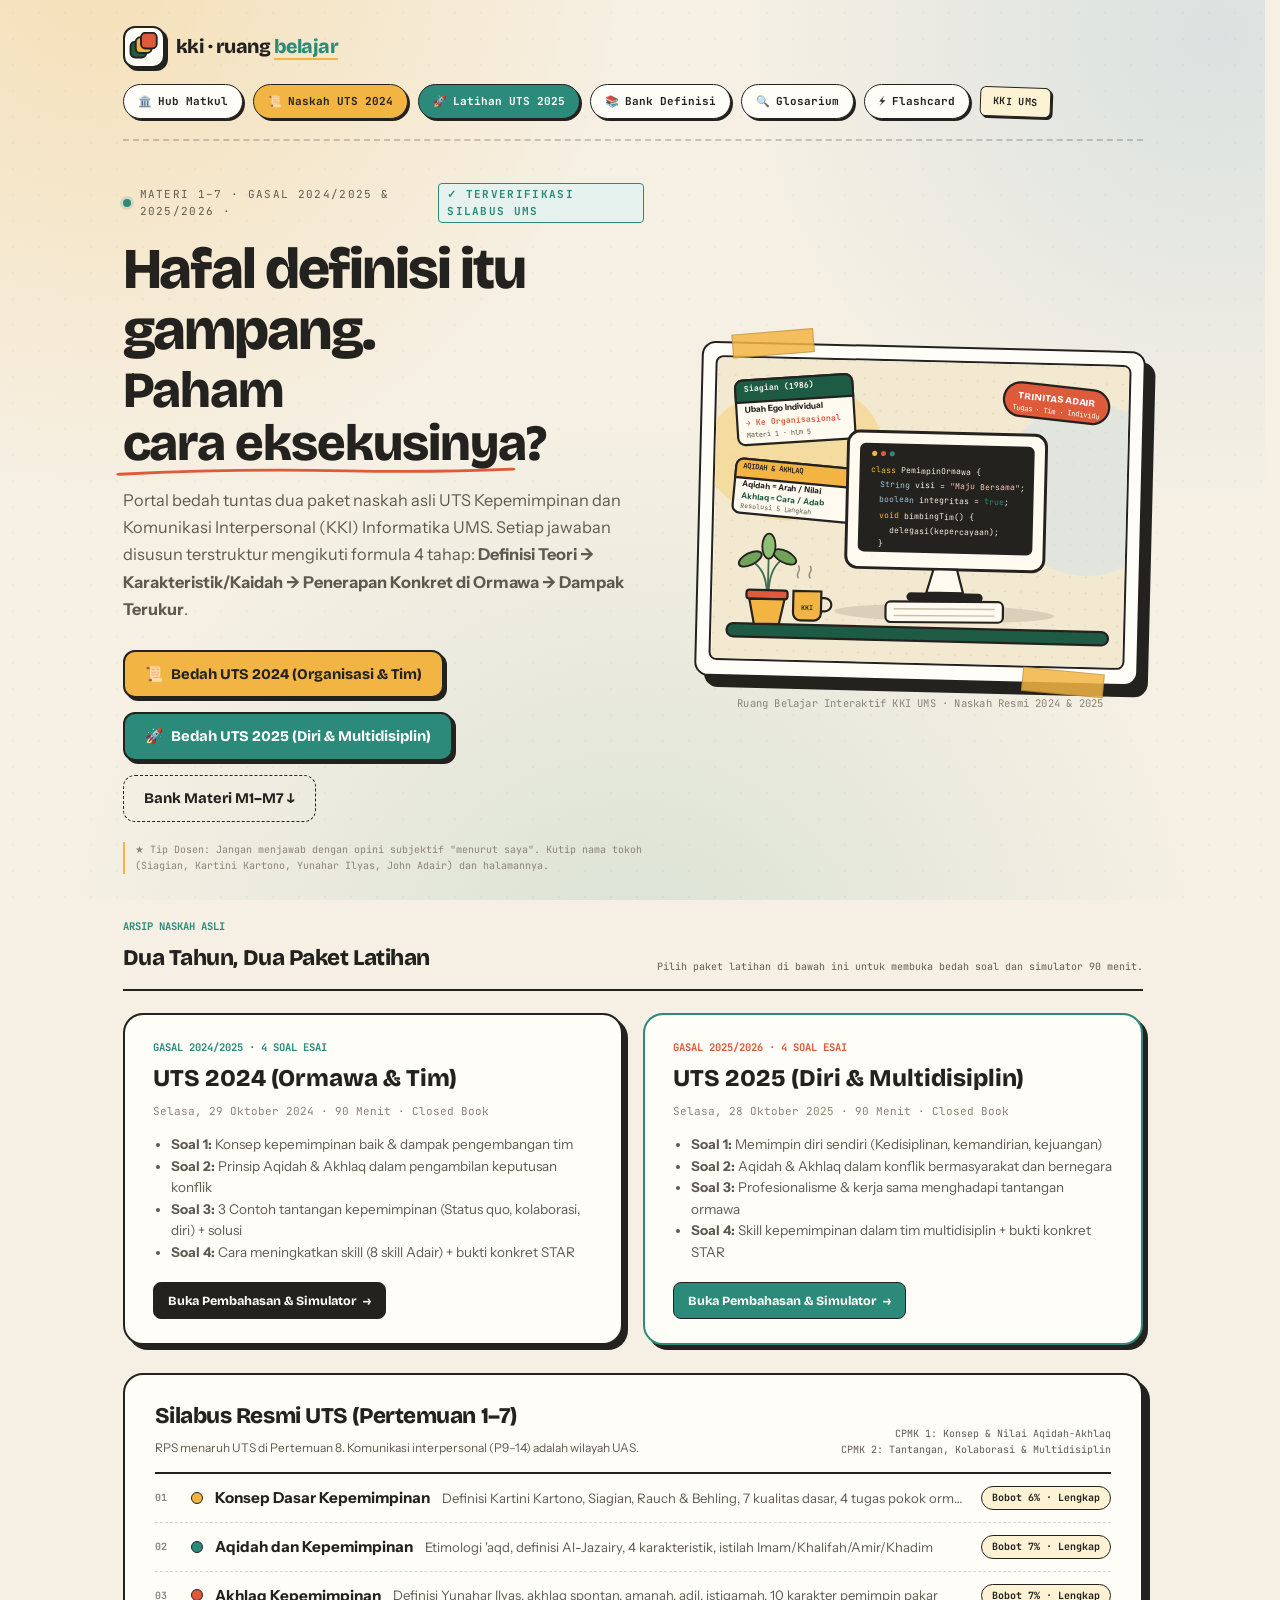
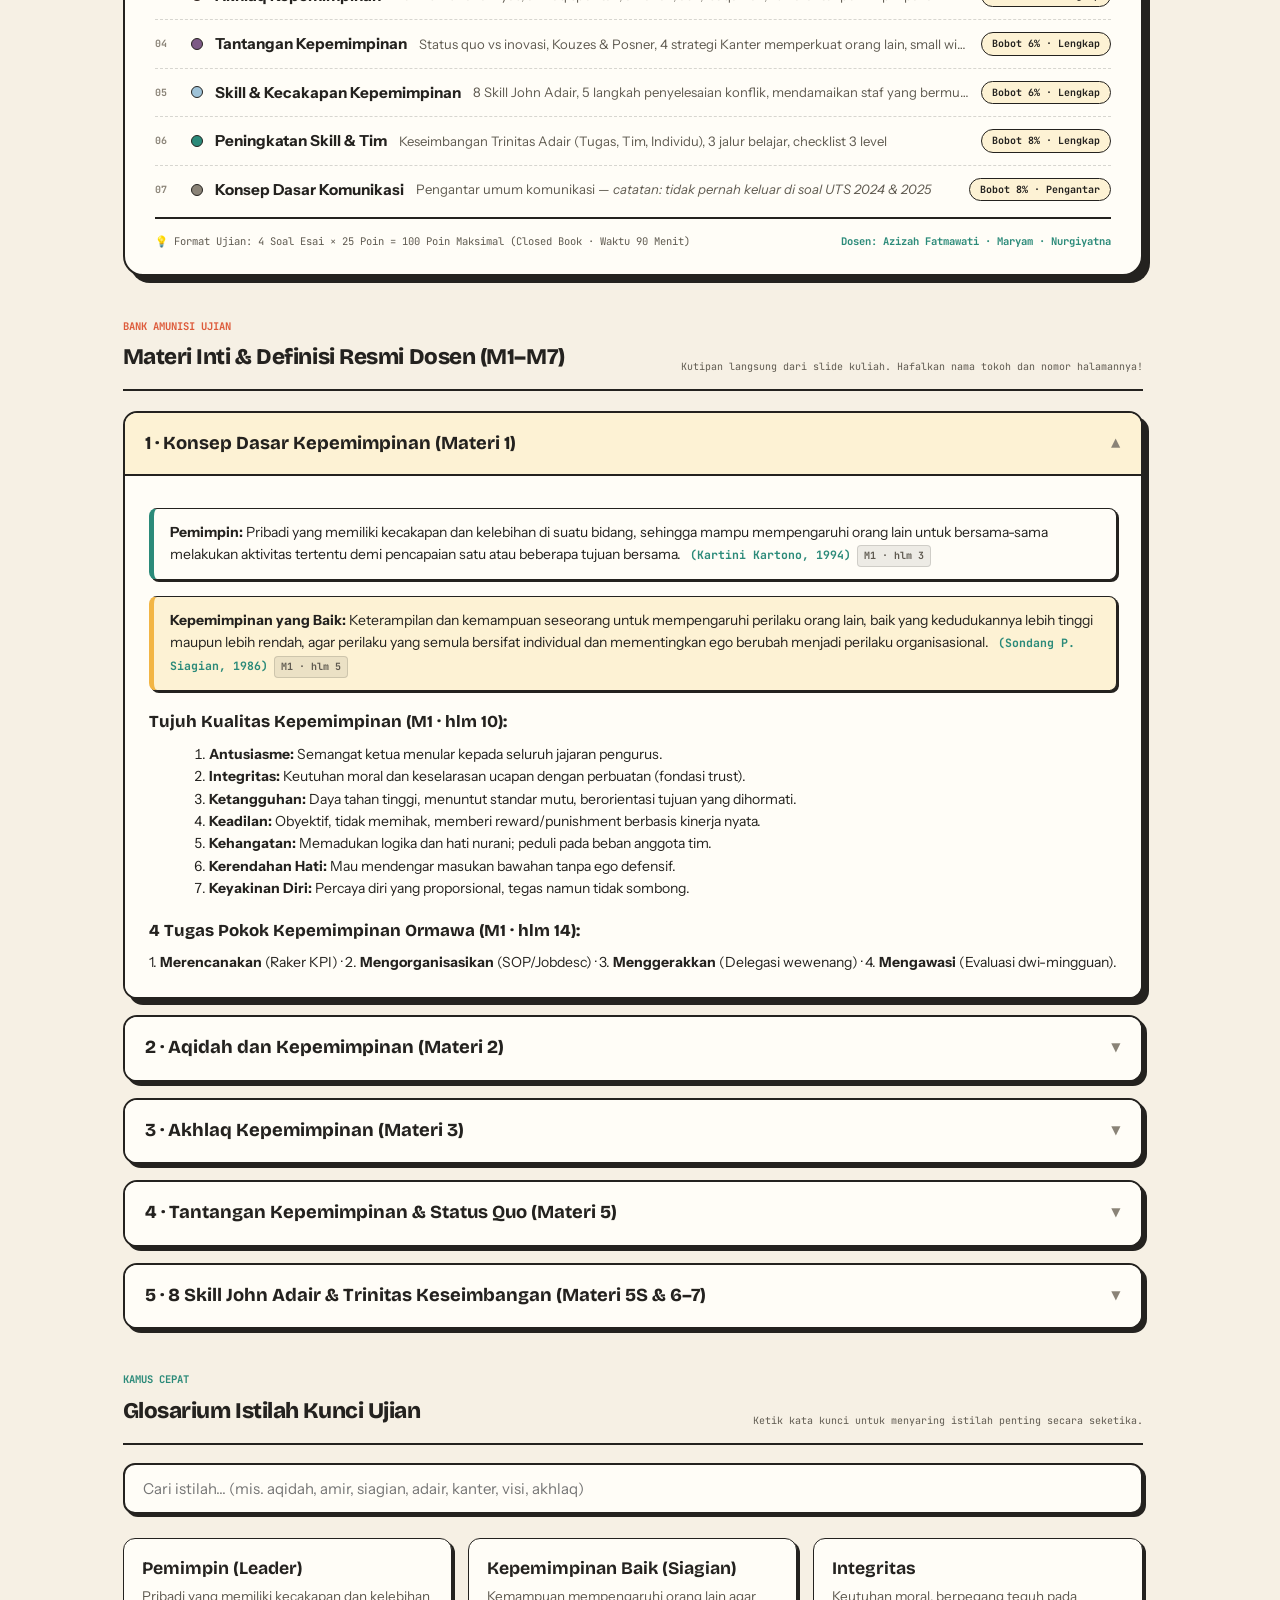
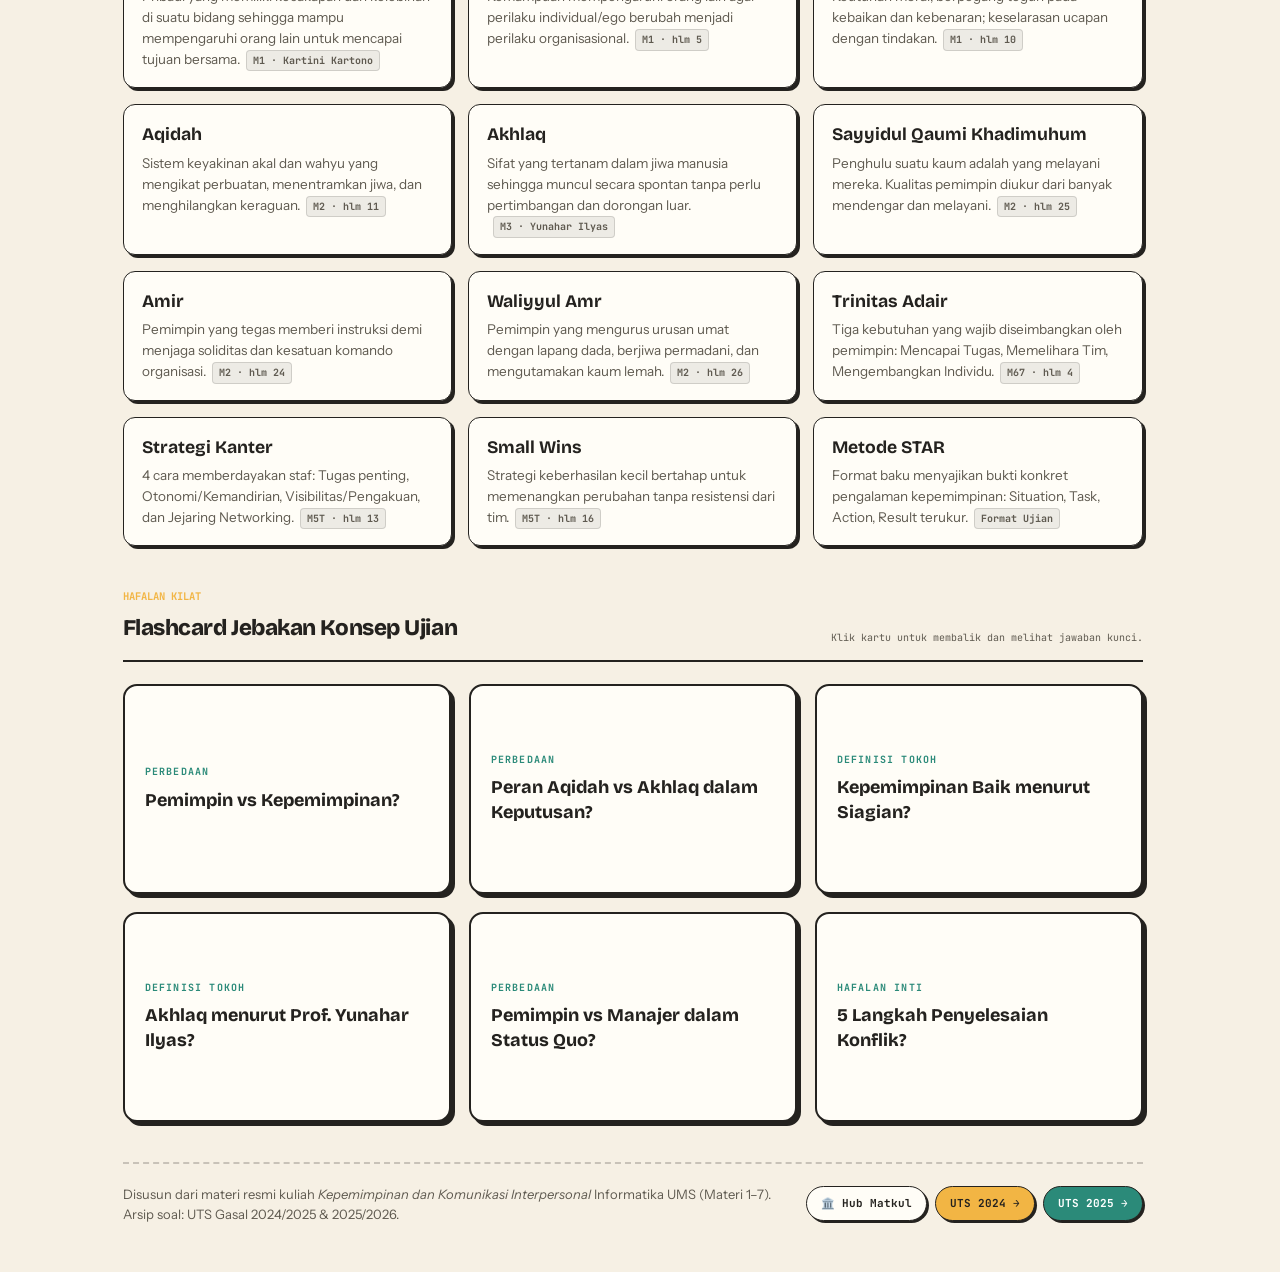
==== commit 4325844c: "feat: tambahkan tautan navigasi Hub Matkul UMS (voltakyy.github.io)" ====
--- a/index.html
+++ b/index.html
@@ -39,6 +39,9 @@
     </a>
 
     <div class="head-meta">
+      <a href="https://voltakyy.github.io/" class="nav-pill" style="background:var(--card);" title="Kembali ke Portal Hub Matkul UMS">
+        <span>🏛️</span> Hub Matkul
+      </a>
       <a href="uts-2024.html" class="nav-pill" style="background:var(--mustard);" title="Buka Pembahasan UTS 2024">
         <span>📜</span> Naskah UTS 2024
       </a>
@@ -484,7 +487,8 @@
       Disusun dari materi resmi kuliah <i>Kepemimpinan dan Komunikasi Interpersonal</i> Informatika UMS (Materi 1–7).<br>
       Arsip soal: UTS Gasal 2024/2025 &amp; 2025/2026.
     </div>
-    <div style="display:flex; gap:8px;">
+    <div style="display:flex; gap:8px; flex-wrap:wrap;">
+      <a href="https://voltakyy.github.io/" class="nav-pill" style="background:var(--card);">🏛️ Hub Matkul</a>
       <a href="uts-2024.html" class="nav-pill" style="background:var(--mustard);">UTS 2024 →</a>
       <a href="uts-2025.html" class="nav-pill" style="background:var(--teal); color:#fff;">UTS 2025 →</a>
     </div>
--- a/styles.css
+++ b/styles.css
@@ -625,6 +625,7 @@
   display: flex;
   gap: 8px;
   overflow-x: auto;
+  -webkit-overflow-scrolling: touch;
   scrollbar-width: none;
   padding-bottom: 4px;
 }
@@ -644,6 +645,8 @@
   cursor: pointer;
   box-shadow: 3px 3px 0 var(--ink);
   white-space: nowrap;
+  flex: 0 0 auto;
+  flex-shrink: 0;
   transition: all .15s ease;
 }
 .tab-trigger:hover {
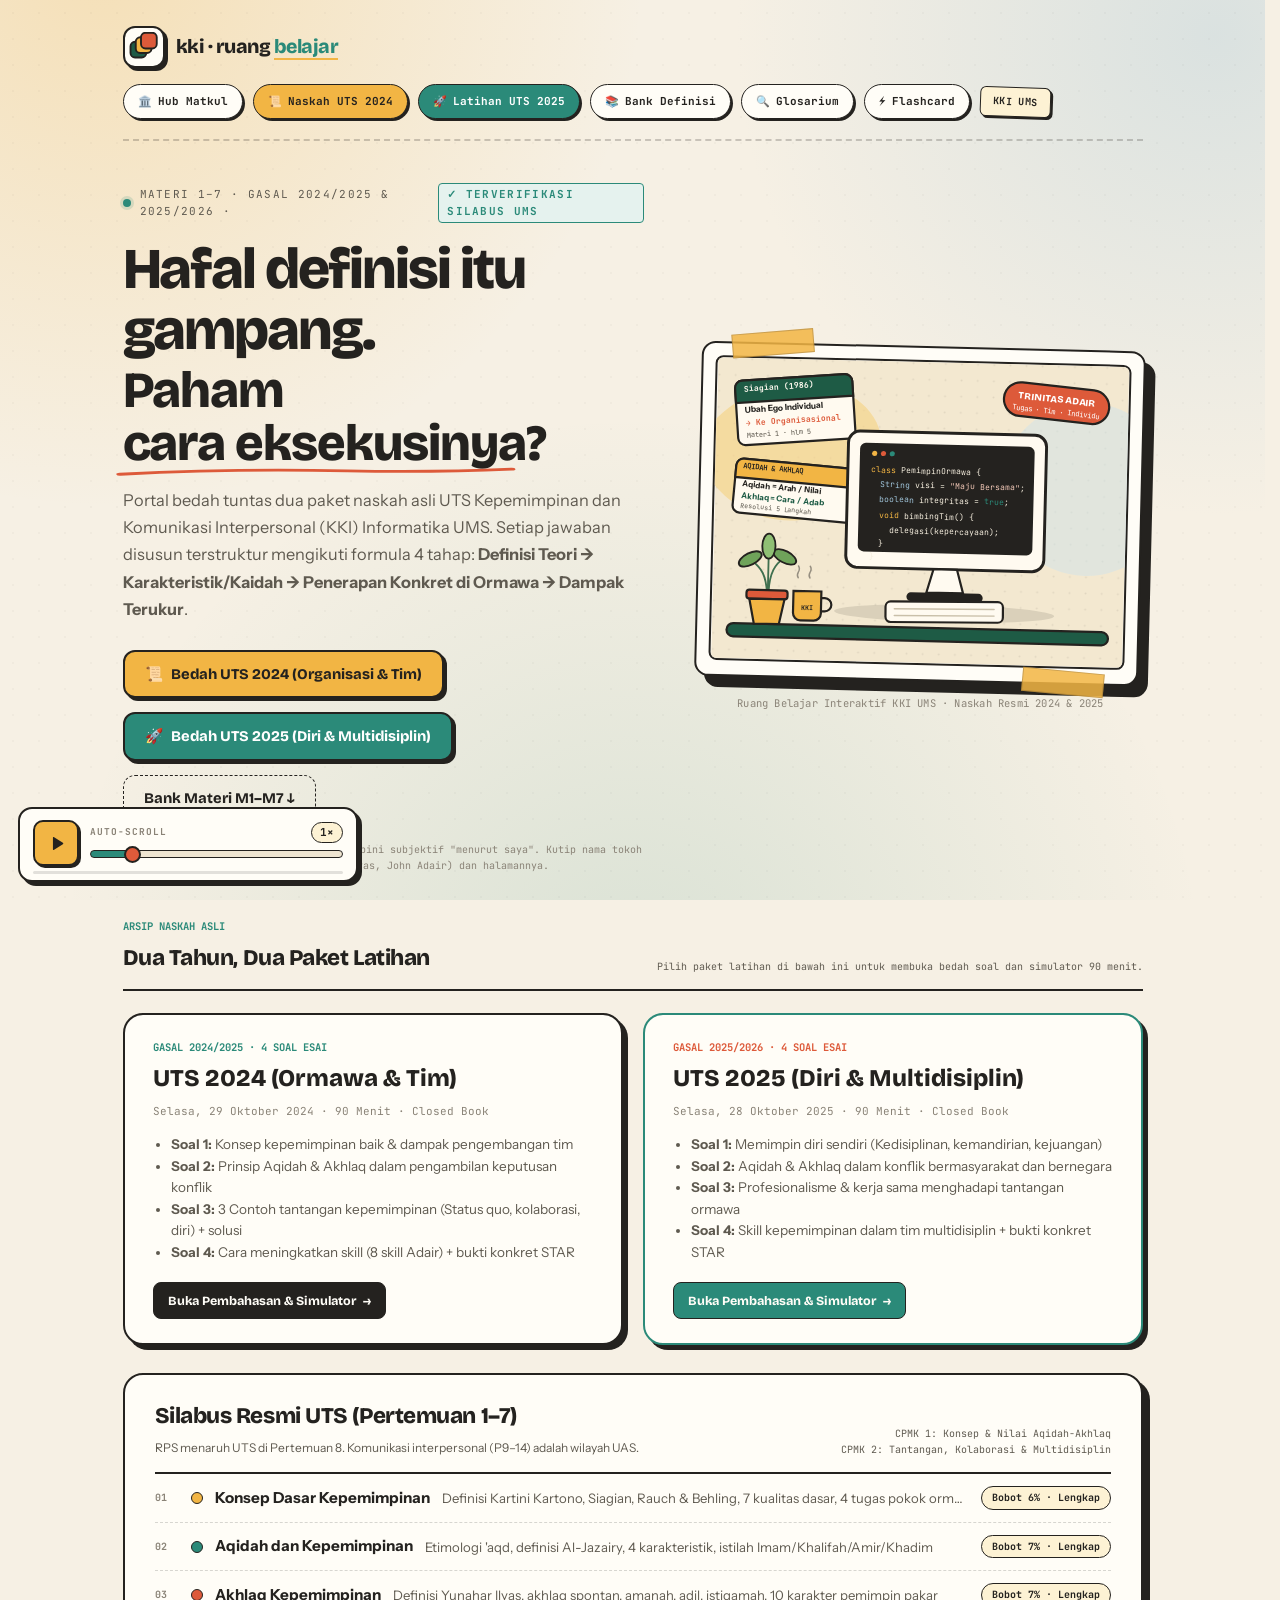
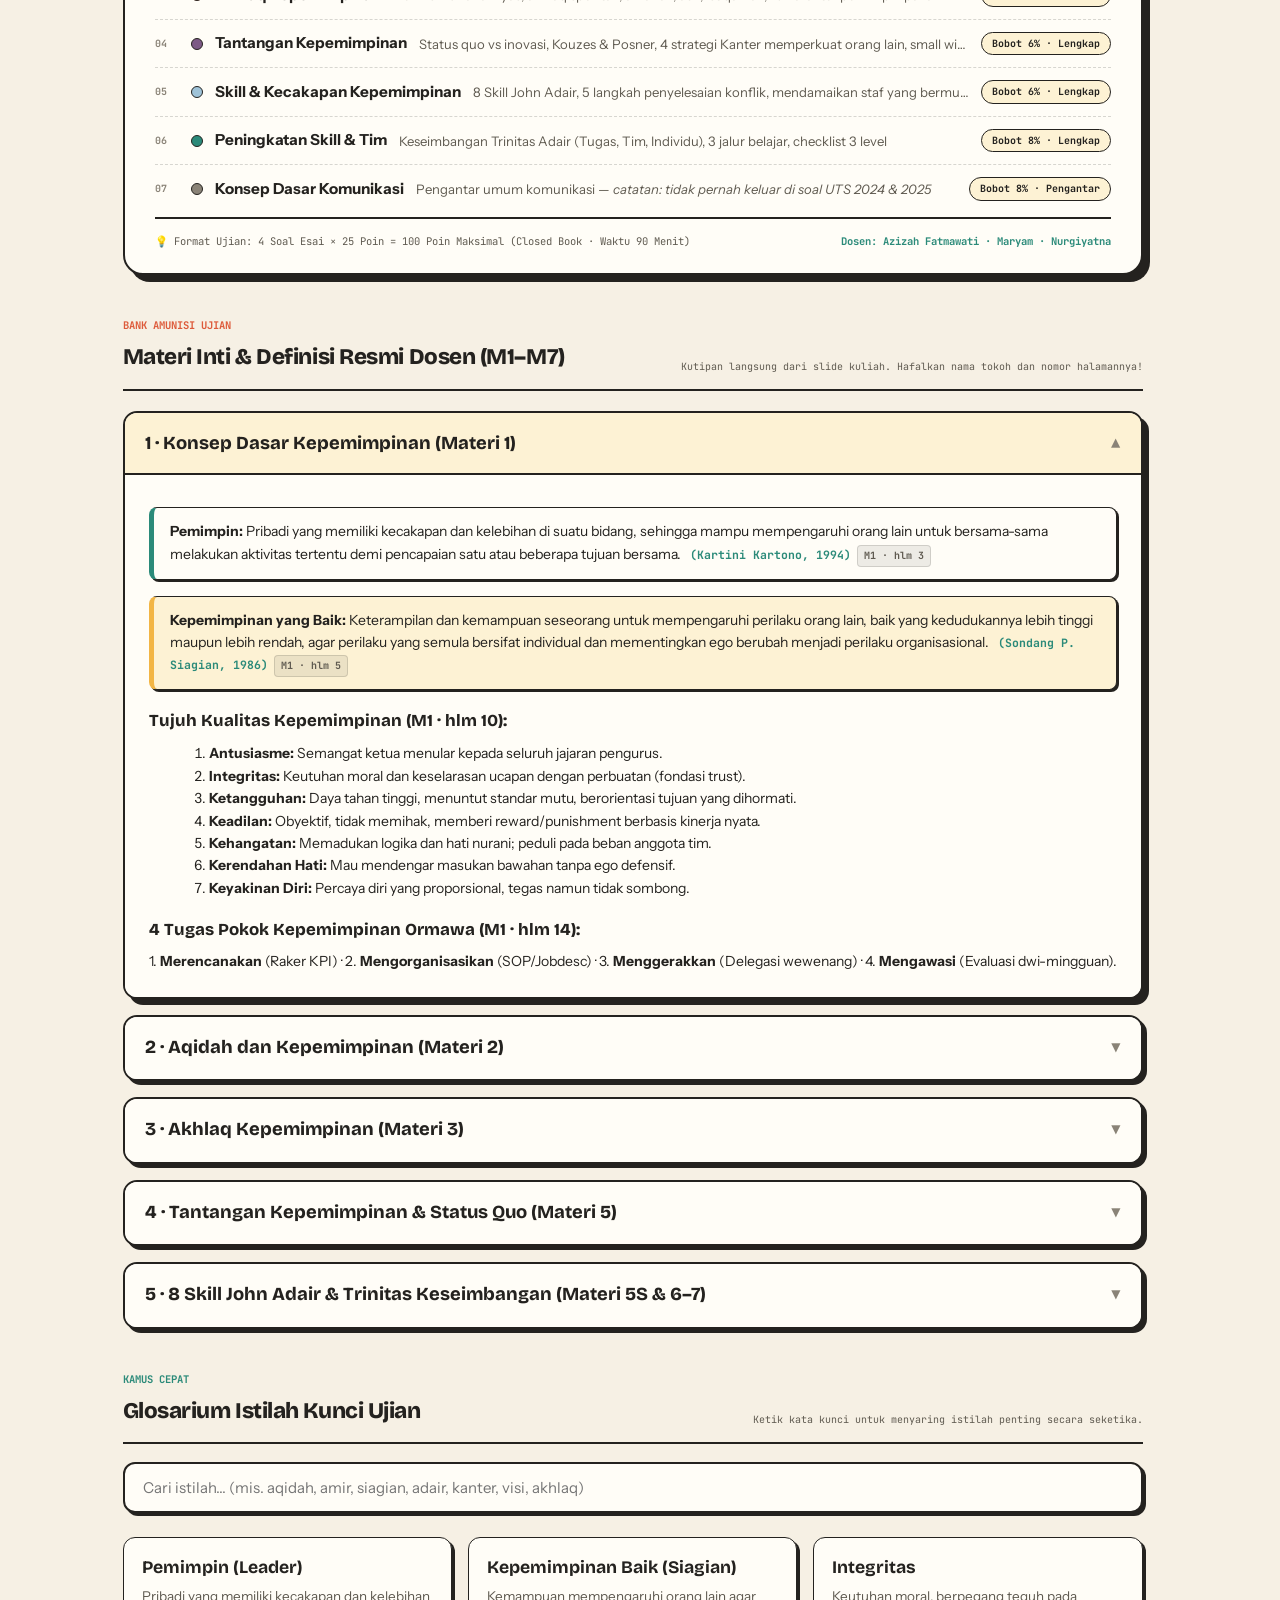
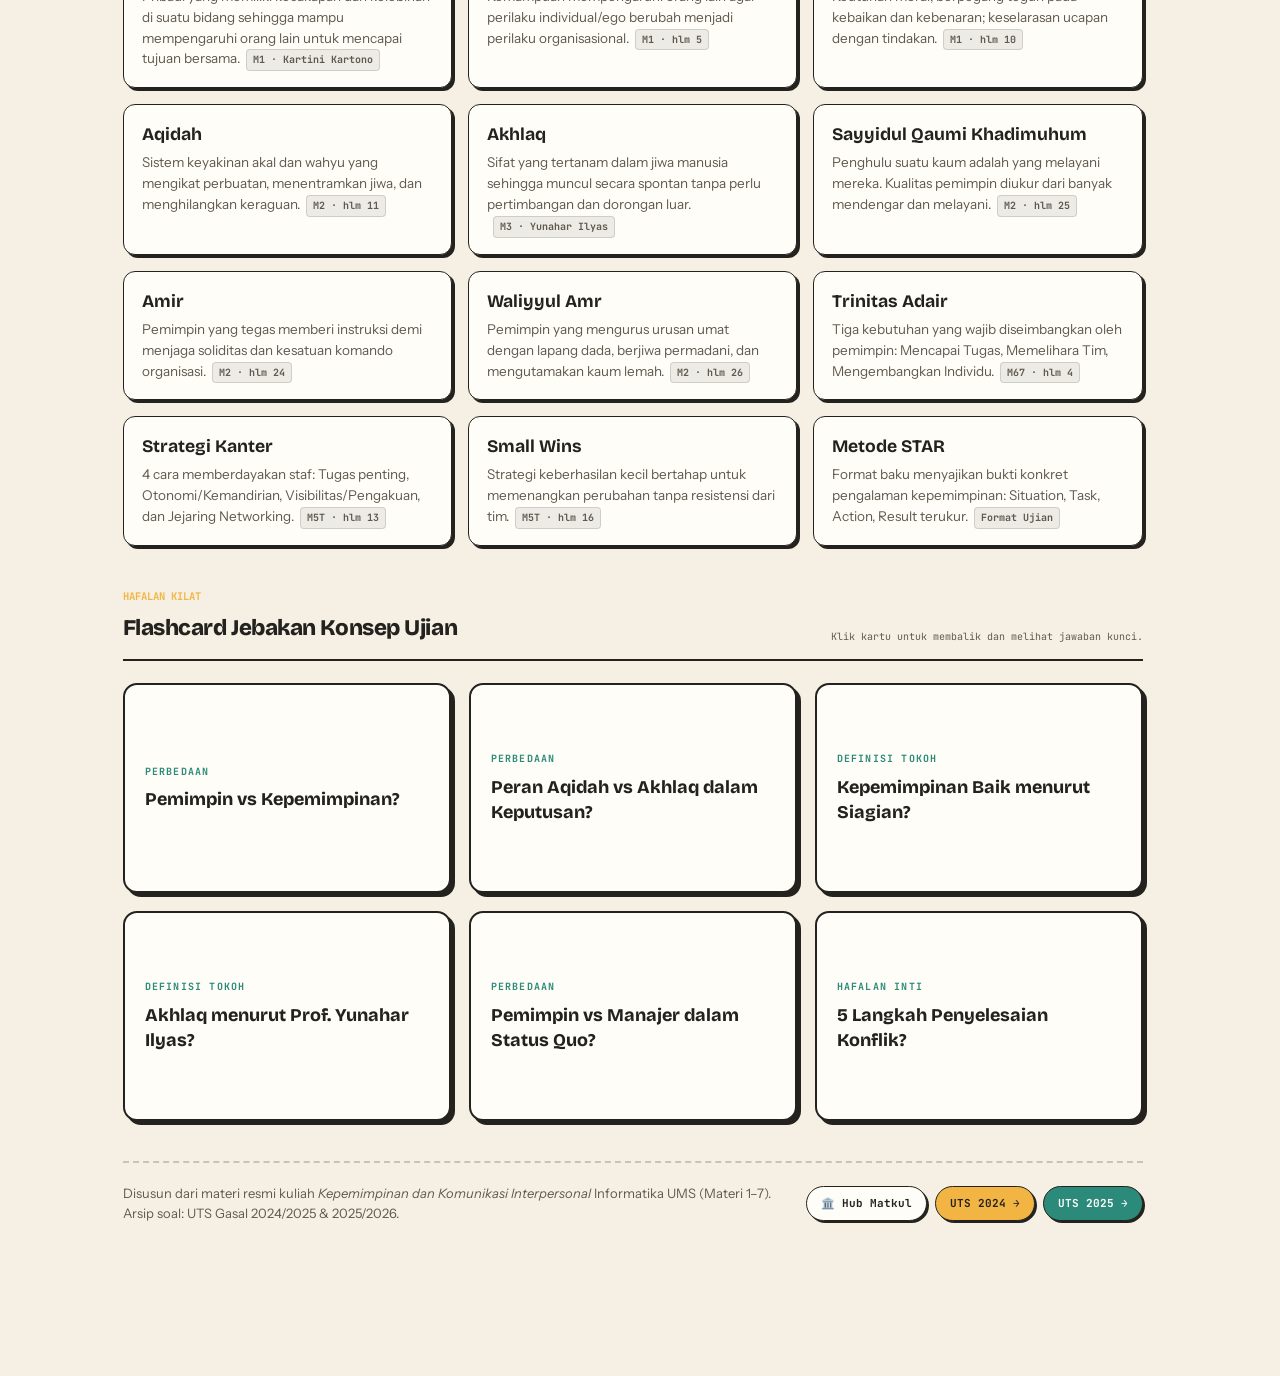
==== commit 0993742b: "feat(kki): aktifkan auto-scroll di halaman materi dan glosarium Halaman beranda kini ikut memakai pe" ====
--- a/index.html
+++ b/index.html
@@ -499,5 +499,6 @@
 <button id="btnBackToTop" class="back-to-top" title="Kembali ke atas" aria-label="Kembali ke atas">↑</button>
 
 <script src="app.js" defer></script>
+<script src="autoscroll.js" defer></script>
 </body>
 </html>
--- a/styles.css
+++ b/styles.css
@@ -377,6 +377,8 @@
   gap: 12px;
   padding: 12px 0;
   border-bottom: 1.5px dashed rgba(36,34,31,.18);
+  min-width: 0;
+  width: 100%;
 }
 .topic-row:last-child { border-bottom: none; }
 .topic-index {
@@ -396,12 +398,14 @@
   background: var(--teal);
 }
 .topic-name {
-  flex: 0 0 auto;
+  flex: 0 1 auto;
+  min-width: 0;
   font-size: .95rem;
   font-weight: 700;
+  line-height: 1.35;
 }
 .topic-desc {
-  flex: 1;
+  flex: 1 1 0;
   min-width: 0;
   overflow: hidden;
   white-space: nowrap;
@@ -411,6 +415,7 @@
 }
 .topic-count {
   flex: 0 0 auto;
+  margin-left: auto;
   padding: 3px 10px;
   border: 1.5px solid var(--ink);
   border-radius: 999px;
@@ -418,6 +423,7 @@
   font-family: var(--mono);
   font-size: 10px;
   font-weight: 700;
+  white-space: nowrap;
 }
 .syllabus-foot {
   display: flex;
@@ -436,7 +442,7 @@
 /* ---------- Year Cards / Paket Ujian ---------- */
 .year-cards {
   display: grid;
-  grid-template-columns: repeat(auto-fit, minmax(280px, 1fr));
+  grid-template-columns: repeat(auto-fit, minmax(min(100%, 280px), 1fr));
   gap: 20px;
   margin: 22px 0;
 }
@@ -1014,7 +1020,7 @@
 }
 .gl {
   display: grid;
-  grid-template-columns: repeat(auto-fit, minmax(280px, 1fr));
+  grid-template-columns: repeat(auto-fit, minmax(min(100%, 280px), 1fr));
   gap: 16px;
 }
 .gl-item {
@@ -1039,7 +1045,7 @@
 /* Flashcards 3D Flip */
 .fc-wrap {
   display: grid;
-  grid-template-columns: repeat(auto-fit, minmax(260px, 1fr));
+  grid-template-columns: repeat(auto-fit, minmax(min(100%, 260px), 1fr));
   gap: 18px;
   margin: 22px 0;
 }
@@ -1400,6 +1406,211 @@
   box-shadow: 1px 1px 0 var(--ink);
 }
 
+/* ---------- Auto-scroll Dock (Naskah 2024 & 2025) ---------- */
+.has-autoscroll {
+  padding-bottom: 104px;
+}
+
+.autoscroll-dock {
+  position: fixed;
+  left: max(18px, env(safe-area-inset-left));
+  bottom: max(18px, env(safe-area-inset-bottom));
+  z-index: 998;
+  display: flex;
+  align-items: center;
+  gap: 11px;
+  width: min(340px, calc(100vw - 36px));
+  padding: 11px 13px 14px;
+  background: var(--card);
+  border: 2px solid var(--ink);
+  border-radius: 14px;
+  box-shadow: 4px 4px 0 var(--ink);
+  font-family: var(--mono);
+  -webkit-user-select: none;
+  user-select: none;
+}
+
+.as-play {
+  flex: 0 0 auto;
+  width: 46px;
+  height: 46px;
+  display: grid;
+  place-items: center;
+  padding: 0;
+  background: var(--mustard);
+  color: var(--ink);
+  border: 2px solid var(--ink);
+  border-radius: 10px;
+  box-shadow: 2px 2px 0 var(--ink);
+  cursor: pointer;
+  touch-action: manipulation;
+  -webkit-tap-highlight-color: transparent;
+  transition: transform .12s ease, background .12s ease, box-shadow .12s ease;
+}
+
+.as-play:hover {
+  transform: translate(-1px, -1px);
+  box-shadow: 3px 3px 0 var(--ink);
+}
+
+.as-play:active {
+  transform: translate(1px, 1px);
+  box-shadow: 1px 1px 0 var(--ink);
+}
+
+.autoscroll-dock.is-playing .as-play {
+  background: var(--teal);
+  color: #fff;
+}
+
+.as-play svg {
+  display: block;
+  width: 19px;
+  height: 19px;
+  fill: currentColor;
+}
+
+.as-ico-pause { display: none; }
+.autoscroll-dock.is-playing .as-ico-play { display: none; }
+.autoscroll-dock.is-playing .as-ico-pause { display: block; }
+
+.as-body {
+  flex: 1 1 auto;
+  min-width: 0;
+}
+
+.as-top {
+  display: flex;
+  align-items: center;
+  justify-content: space-between;
+  gap: 8px;
+  margin-bottom: 1px;
+}
+
+.as-title {
+  overflow: hidden;
+  font-size: 9.5px;
+  font-weight: 700;
+  letter-spacing: .11em;
+  text-transform: uppercase;
+  color: var(--ink-faint);
+  white-space: nowrap;
+  text-overflow: ellipsis;
+}
+
+.as-speed {
+  flex: 0 0 auto;
+  padding: 1px 8px;
+  font-size: 11px;
+  font-weight: 700;
+  color: var(--ink);
+  background: var(--mustard-soft);
+  border: 1.5px solid var(--ink);
+  border-radius: 999px;
+  font-variant-numeric: tabular-nums;
+}
+
+.as-range {
+  -webkit-appearance: none;
+  appearance: none;
+  display: block;
+  width: 100%;
+  height: 20px;
+  margin: 0;
+  padding: 0;
+  background: transparent;
+  cursor: pointer;
+  touch-action: none;
+}
+
+.as-range::-webkit-slider-runnable-track {
+  height: 8px;
+  background: linear-gradient(90deg, var(--teal) 0 var(--fill, 14%), var(--paper-deep) var(--fill, 14%) 100%);
+  border: 1.5px solid var(--ink);
+  border-radius: 999px;
+}
+
+.as-range::-moz-range-track {
+  height: 8px;
+  background: linear-gradient(90deg, var(--teal) 0 var(--fill, 14%), var(--paper-deep) var(--fill, 14%) 100%);
+  border: 1.5px solid var(--ink);
+  border-radius: 999px;
+}
+
+.as-range::-webkit-slider-thumb {
+  -webkit-appearance: none;
+  appearance: none;
+  width: 17px;
+  height: 17px;
+  margin-top: -5.5px;
+  background: var(--tomato);
+  border: 2px solid var(--ink);
+  border-radius: 50%;
+}
+
+.as-range::-moz-range-thumb {
+  width: 14px;
+  height: 14px;
+  background: var(--tomato);
+  border: 2px solid var(--ink);
+  border-radius: 50%;
+}
+
+.as-range:focus-visible {
+  outline: 3px solid var(--blue);
+  outline-offset: 2px;
+  border-radius: 999px;
+}
+
+.as-progress {
+  position: absolute;
+  left: 13px;
+  right: 13px;
+  bottom: 6px;
+  height: 3px;
+  background: rgba(36, 34, 31, .13);
+  border-radius: 999px;
+  overflow: hidden;
+}
+
+.as-progress i {
+  display: block;
+  width: 0;
+  height: 100%;
+  background: var(--teal);
+  border-radius: inherit;
+}
+
+@media (max-width: 640px) {
+  .has-autoscroll {
+    padding-bottom: calc(96px + env(safe-area-inset-bottom));
+  }
+  .autoscroll-dock {
+    left: max(12px, env(safe-area-inset-left));
+    right: max(12px, env(safe-area-inset-right));
+    bottom: max(12px, env(safe-area-inset-bottom));
+    width: auto;
+    gap: 9px;
+    padding: 9px 11px 13px;
+  }
+  .as-play {
+    width: 44px;
+    height: 44px;
+  }
+  .has-autoscroll .back-to-top {
+    right: max(14px, env(safe-area-inset-right));
+    bottom: calc(98px + env(safe-area-inset-bottom));
+    width: 44px;
+    height: 44px;
+  }
+}
+
+@media (prefers-reduced-motion: reduce) {
+  .as-play {
+    transition: none;
+  }
+}
+
 /* ---------- Responsive Breakpoints ---------- */
 @media (max-width: 640px) {
   .site-head {
@@ -1443,6 +1654,60 @@
   .official-header-card::before {
     display: none;
   }
+  .syllabus {
+    padding: 18px 14px;
+    margin: 20px 0;
+    overflow-x: hidden;
+  }
+  .syllabus-head {
+    flex-direction: column;
+    align-items: flex-start;
+    gap: 8px;
+    padding-bottom: 12px;
+  }
+  .syllabus-head h2 {
+    font-size: 1.25rem;
+  }
+  .syllabus-head p {
+    text-align: left;
+    margin-top: 4px;
+  }
+  .topic-row {
+    gap: 8px;
+    padding: 10px 0;
+  }
+  .topic-index {
+    width: 18px;
+    font-size: 9px;
+  }
+  .topic-dot {
+    width: 10px;
+    height: 10px;
+  }
+  .topic-name {
+    flex: 1 1 auto;
+    min-width: 0;
+    font-size: .86rem;
+    line-height: 1.35;
+    word-break: normal;
+  }
+  .topic-desc {
+    display: none;
+  }
+  .topic-count {
+    flex: 0 0 auto;
+    margin-left: auto;
+    font-size: 9px;
+    padding: 2px 7px;
+    white-space: nowrap;
+  }
+  .syllabus-foot {
+    flex-direction: column;
+    align-items: flex-start;
+    gap: 8px;
+    font-size: 9.5px;
+    line-height: 1.45;
+  }
 }
 @media (max-width: 420px) {
   .nav-pill {
@@ -1464,8 +1729,11 @@
     background: #fff !important;
     color: #000 !important;
   }
-  body::before, .site-head, .exam-nav, .exam-tabs-wrap, .exam-score-bar, .sim-actions, .sim-textarea, .no-print, .btn, .back-to-top {
+  body::before, .site-head, .exam-nav, .exam-tabs-wrap, .exam-score-bar, .sim-actions, .sim-textarea, .no-print, .btn, .back-to-top, .autoscroll-dock {
     display: none !important;
+  }
+  .has-autoscroll {
+    padding-bottom: 0 !important;
   }
   .shell {
     width: 100% !important;
